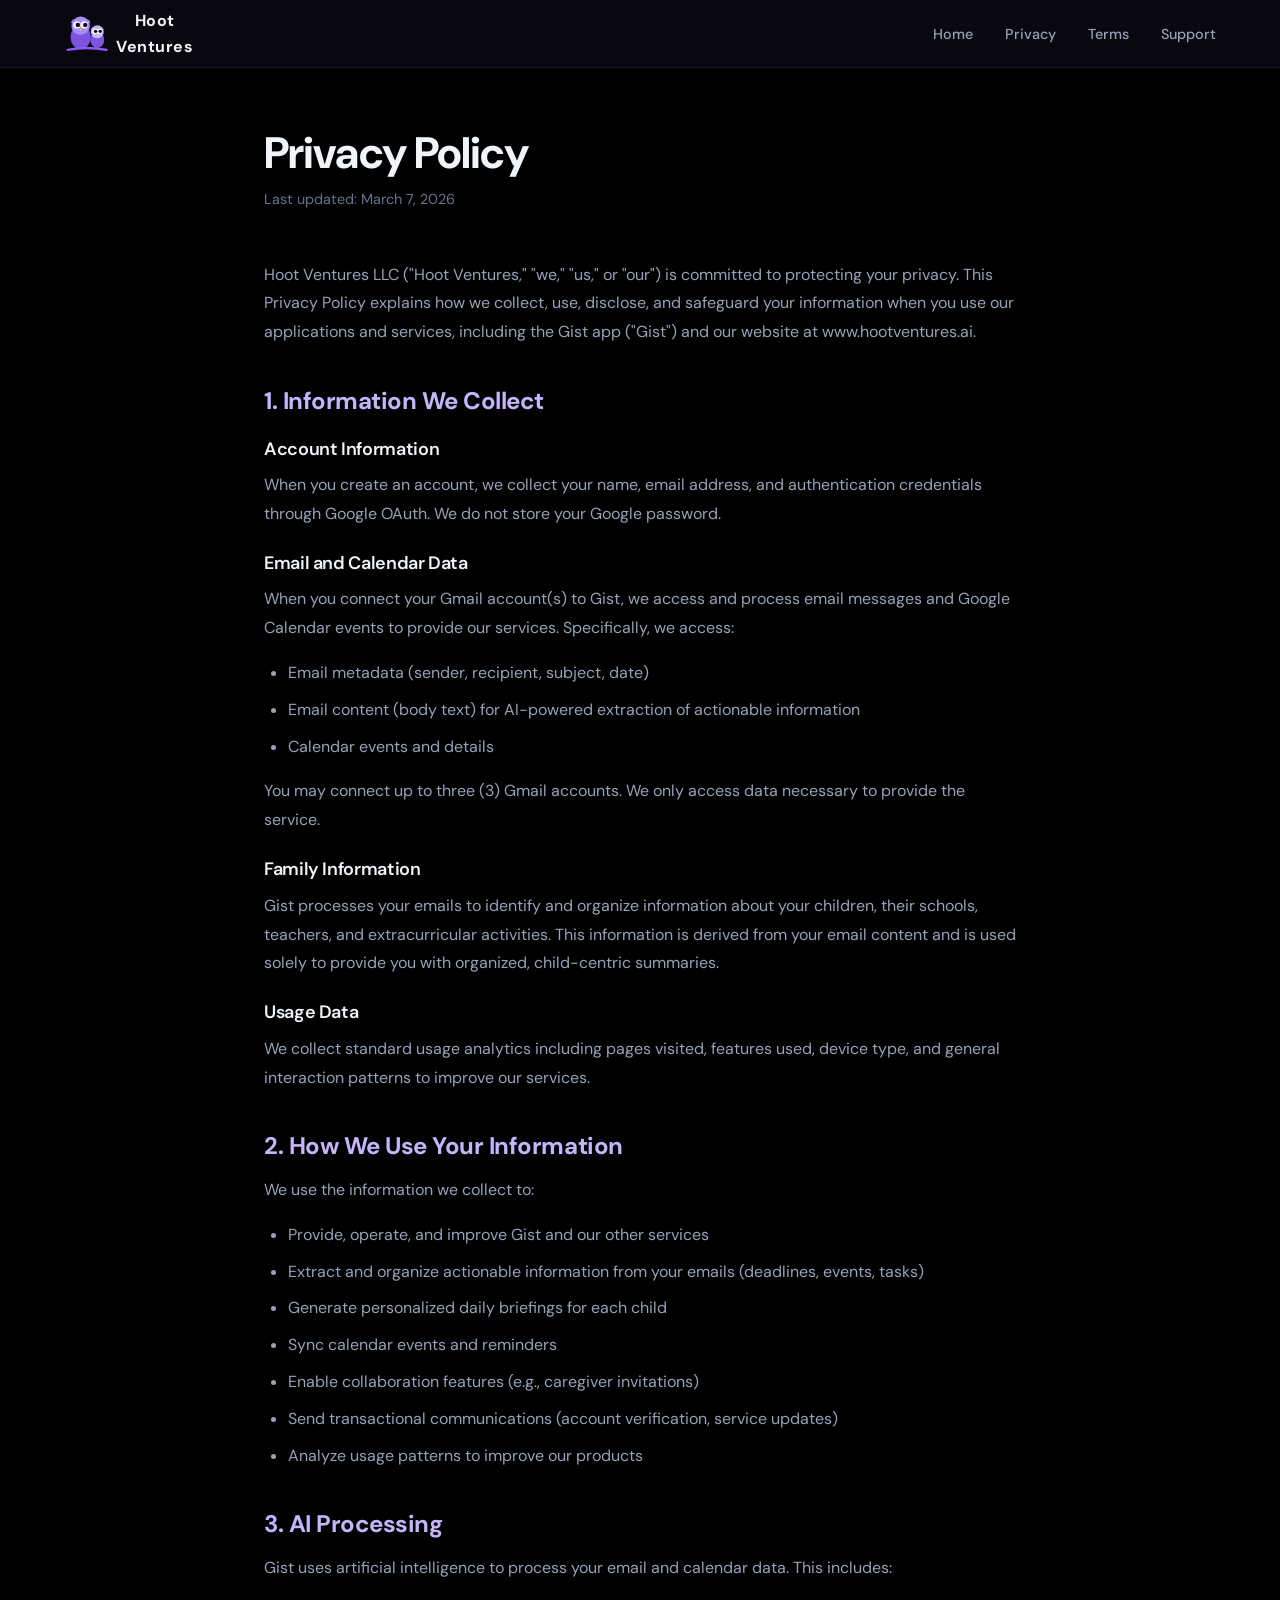
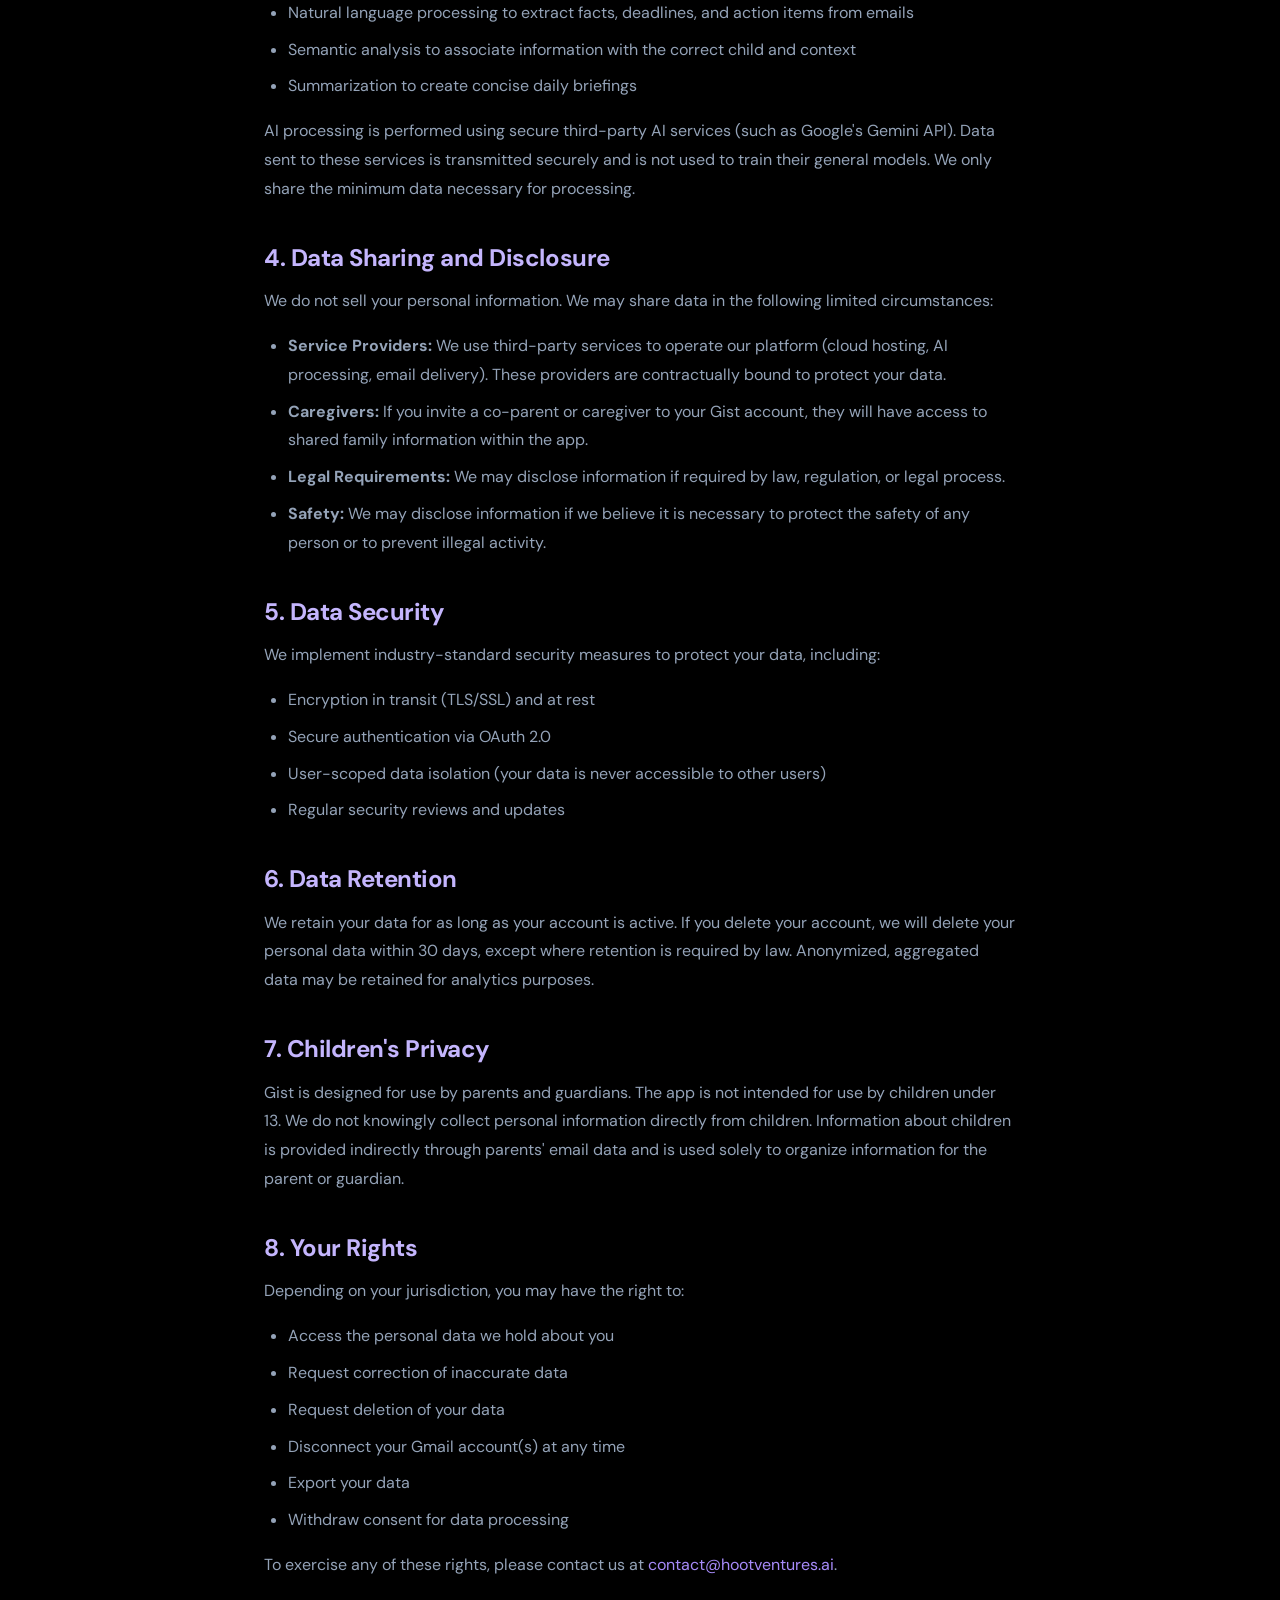
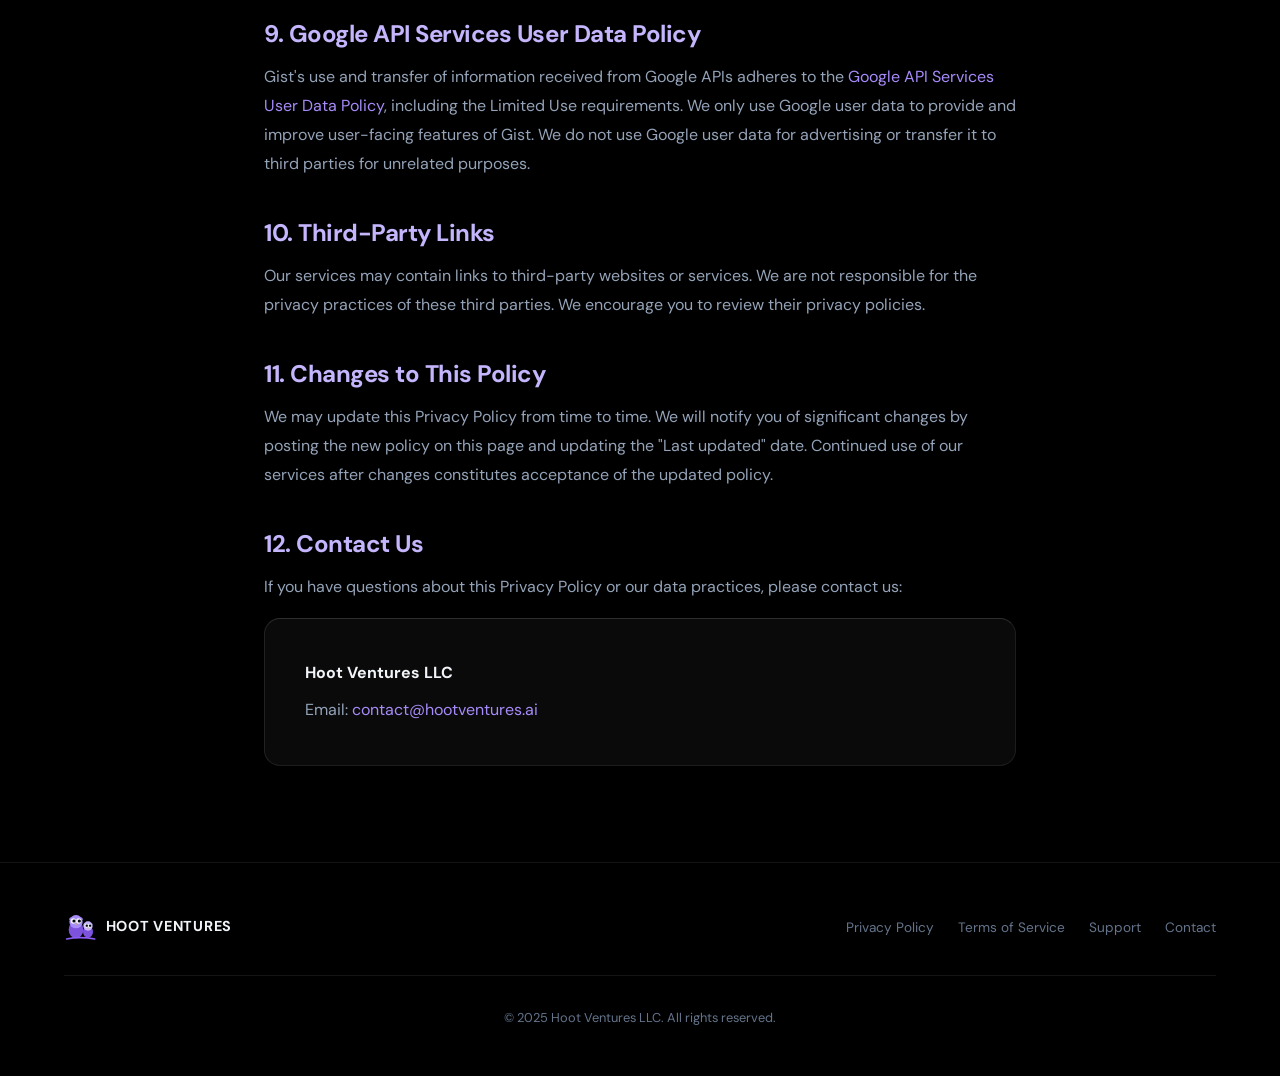
==== privacy.html @ 36d4ffcf "Unify site typography to DM Sans with proper type scale - Replace Inter (body) and Outfit (headings)" ====
<!DOCTYPE html>
<html lang="en">
<head>
  <script async src="https://www.googletagmanager.com/gtag/js?id=G-TLER1XJFMF"></script>
  <script>
    window.dataLayer = window.dataLayer || [];
    function gtag(){dataLayer.push(arguments);}
    gtag('js', new Date());
    gtag('config', 'G-TLER1XJFMF');
  </script>

  <meta charset="UTF-8">
  <meta name="viewport" content="width=device-width, initial-scale=1.0">
  <title>Privacy Policy | Hoot Ventures</title>
  <meta name="description" content="Privacy Policy for Hoot Ventures and its products including Gist.">
  <link rel="canonical" href="https://www.hootventures.ai/privacy.html">

  <link rel="preconnect" href="https://fonts.googleapis.com">
  <link rel="preconnect" href="https://fonts.gstatic.com" crossorigin>
  <link href="https://fonts.googleapis.com/css2?family=DM+Sans:ital,opsz,wght@0,9..40,400;0,9..40,500;0,9..40,600;0,9..40,700;0,9..40,800;1,9..40,400&display=swap" rel="stylesheet">
  <link rel="stylesheet" href="styles.css">

  <link rel="icon" type="image/svg+xml" href="data:image/svg+xml,%3Csvg xmlns='http://www.w3.org/2000/svg' viewBox='0 0 32 32'%3E%3Ccircle cx='16' cy='16' r='15' fill='%238b5cf6'/%3E%3Ccircle cx='11' cy='14' r='4' fill='white'/%3E%3Ccircle cx='21' cy='14' r='4' fill='white'/%3E%3Ccircle cx='12' cy='14' r='2.2' fill='%230a0a12'/%3E%3Ccircle cx='22' cy='14' r='2.2' fill='%230a0a12'/%3E%3Cpath d='M14 20 L16 23 L18 20' fill='%23fbbf24'/%3E%3Cpath d='M6 8 L9 14 L4 11Z' fill='%238b5cf6'/%3E%3Cpath d='M26 8 L23 14 L28 11Z' fill='%238b5cf6'/%3E%3C/svg%3E">
</head>
<body>

  <div class="mesh-bg" aria-hidden="true">
    <video autoplay loop muted playsinline class="bg-video">
      <source src="bg-video.mp4" type="video/mp4">
    </video>
  </div>

  <!-- Navigation -->
  <nav class="nav scrolled">
    <div class="nav-inner">
      <a href="/" class="nav-logo" aria-label="Hoot Ventures Home">
        <svg viewBox="0 0 48 48" fill="none" xmlns="http://www.w3.org/2000/svg">
          <ellipse cx="18" cy="28" rx="11" ry="13" fill="#8b5cf6" opacity="0.9"/>
          <circle cx="18" cy="16" r="10" fill="#a78bfa"/>
          <path d="M9.5 9 L12 16 L7.5 12.5Z" fill="#a78bfa"/>
          <path d="M26.5 9 L24 16 L28.5 12.5Z" fill="#a78bfa"/>
          <circle cx="14" cy="15" r="4" fill="#f1f5f9"/>
          <circle cx="22" cy="15" r="4" fill="#f1f5f9"/>
          <circle cx="15" cy="15" r="2.4" fill="#0a0a12"/>
          <circle cx="23" cy="15" r="2.4" fill="#0a0a12"/>
          <path d="M16.5 19 L18 21.5 L19.5 19Z" fill="#fbbf24"/>
          <ellipse cx="36" cy="31" rx="7.5" ry="9" fill="#8b5cf6" opacity="0.9"/>
          <circle cx="36" cy="22.5" r="7" fill="#c4b5fd"/>
          <path d="M30.5 18 L32.5 22.5 L29 20Z" fill="#c4b5fd"/>
          <path d="M41.5 18 L39.5 22.5 L43 20Z" fill="#c4b5fd"/>
          <circle cx="33.5" cy="22" r="3" fill="#f1f5f9"/>
          <circle cx="38.5" cy="22" r="3" fill="#f1f5f9"/>
          <circle cx="34.2" cy="22" r="1.8" fill="#0a0a12"/>
          <circle cx="39.2" cy="22" r="1.8" fill="#0a0a12"/>
          <path d="M35 25 L36 27 L37 25Z" fill="#fbbf24"/>
          <path d="M4 42 Q 24 38 46 42" stroke="#8b5cf6" stroke-width="2.5" fill="none" stroke-linecap="round"/>
        </svg>
        <span class="nav-logo-text">Hoot <span>Ventures</span></span>
      </a>
      <ul class="nav-links">
        <li><a href="/">Home</a></li>
        <li><a href="privacy.html">Privacy</a></li>
        <li><a href="terms.html">Terms</a></li>
        <li><a href="support.html">Support</a></li>
      </ul>
      <button class="nav-hamburger" id="hamburger" aria-label="Toggle menu">
        <span></span><span></span><span></span>
      </button>
    </div>
  </nav>

  <div class="mobile-menu" id="mobileMenu">
    <a href="/" onclick="closeMobileMenu()">Home</a>
    <a href="privacy.html" onclick="closeMobileMenu()">Privacy</a>
    <a href="terms.html" onclick="closeMobileMenu()">Terms</a>
    <a href="support.html" onclick="closeMobileMenu()">Support</a>
  </div>

  <!-- Content -->
  <div class="content-page">
    <div class="container" style="max-width: 800px;">
      <h1>Privacy Policy</h1>
      <p class="page-updated">Last updated: March 7, 2026</p>

      <p>Hoot Ventures LLC ("Hoot Ventures," "we," "us," or "our") is committed to protecting your privacy. This Privacy Policy explains how we collect, use, disclose, and safeguard your information when you use our applications and services, including the Gist app ("Gist") and our website at www.hootventures.ai.</p>

      <h2>1. Information We Collect</h2>

      <h3>Account Information</h3>
      <p>When you create an account, we collect your name, email address, and authentication credentials through Google OAuth. We do not store your Google password.</p>

      <h3>Email and Calendar Data</h3>
      <p>When you connect your Gmail account(s) to Gist, we access and process email messages and Google Calendar events to provide our services. Specifically, we access:</p>
      <ul>
        <li>Email metadata (sender, recipient, subject, date)</li>
        <li>Email content (body text) for AI-powered extraction of actionable information</li>
        <li>Calendar events and details</li>
      </ul>
      <p>You may connect up to three (3) Gmail accounts. We only access data necessary to provide the service.</p>

      <h3>Family Information</h3>
      <p>Gist processes your emails to identify and organize information about your children, their schools, teachers, and extracurricular activities. This information is derived from your email content and is used solely to provide you with organized, child-centric summaries.</p>

      <h3>Usage Data</h3>
      <p>We collect standard usage analytics including pages visited, features used, device type, and general interaction patterns to improve our services.</p>

      <h2>2. How We Use Your Information</h2>
      <p>We use the information we collect to:</p>
      <ul>
        <li>Provide, operate, and improve Gist and our other services</li>
        <li>Extract and organize actionable information from your emails (deadlines, events, tasks)</li>
        <li>Generate personalized daily briefings for each child</li>
        <li>Sync calendar events and reminders</li>
        <li>Enable collaboration features (e.g., caregiver invitations)</li>
        <li>Send transactional communications (account verification, service updates)</li>
        <li>Analyze usage patterns to improve our products</li>
      </ul>

      <h2>3. AI Processing</h2>
      <p>Gist uses artificial intelligence to process your email and calendar data. This includes:</p>
      <ul>
        <li>Natural language processing to extract facts, deadlines, and action items from emails</li>
        <li>Semantic analysis to associate information with the correct child and context</li>
        <li>Summarization to create concise daily briefings</li>
      </ul>
      <p>AI processing is performed using secure third-party AI services (such as Google's Gemini API). Data sent to these services is transmitted securely and is not used to train their general models. We only share the minimum data necessary for processing.</p>

      <h2>4. Data Sharing and Disclosure</h2>
      <p>We do not sell your personal information. We may share data in the following limited circumstances:</p>
      <ul>
        <li><strong>Service Providers:</strong> We use third-party services to operate our platform (cloud hosting, AI processing, email delivery). These providers are contractually bound to protect your data.</li>
        <li><strong>Caregivers:</strong> If you invite a co-parent or caregiver to your Gist account, they will have access to shared family information within the app.</li>
        <li><strong>Legal Requirements:</strong> We may disclose information if required by law, regulation, or legal process.</li>
        <li><strong>Safety:</strong> We may disclose information if we believe it is necessary to protect the safety of any person or to prevent illegal activity.</li>
      </ul>

      <h2>5. Data Security</h2>
      <p>We implement industry-standard security measures to protect your data, including:</p>
      <ul>
        <li>Encryption in transit (TLS/SSL) and at rest</li>
        <li>Secure authentication via OAuth 2.0</li>
        <li>User-scoped data isolation (your data is never accessible to other users)</li>
        <li>Regular security reviews and updates</li>
      </ul>

      <h2>6. Data Retention</h2>
      <p>We retain your data for as long as your account is active. If you delete your account, we will delete your personal data within 30 days, except where retention is required by law. Anonymized, aggregated data may be retained for analytics purposes.</p>

      <h2>7. Children's Privacy</h2>
      <p>Gist is designed for use by parents and guardians. The app is not intended for use by children under 13. We do not knowingly collect personal information directly from children. Information about children is provided indirectly through parents' email data and is used solely to organize information for the parent or guardian.</p>

      <h2>8. Your Rights</h2>
      <p>Depending on your jurisdiction, you may have the right to:</p>
      <ul>
        <li>Access the personal data we hold about you</li>
        <li>Request correction of inaccurate data</li>
        <li>Request deletion of your data</li>
        <li>Disconnect your Gmail account(s) at any time</li>
        <li>Export your data</li>
        <li>Withdraw consent for data processing</li>
      </ul>
      <p>To exercise any of these rights, please contact us at <a href="mailto:contact@hootventures.ai">contact@hootventures.ai</a>.</p>

      <h2>9. Google API Services User Data Policy</h2>
      <p>Gist's use and transfer of information received from Google APIs adheres to the <a href="https://developers.google.com/terms/api-services-user-data-policy" target="_blank" rel="noopener noreferrer">Google API Services User Data Policy</a>, including the Limited Use requirements. We only use Google user data to provide and improve user-facing features of Gist. We do not use Google user data for advertising or transfer it to third parties for unrelated purposes.</p>

      <h2>10. Third-Party Links</h2>
      <p>Our services may contain links to third-party websites or services. We are not responsible for the privacy practices of these third parties. We encourage you to review their privacy policies.</p>

      <h2>11. Changes to This Policy</h2>
      <p>We may update this Privacy Policy from time to time. We will notify you of significant changes by posting the new policy on this page and updating the "Last updated" date. Continued use of our services after changes constitutes acceptance of the updated policy.</p>

      <h2>12. Contact Us</h2>
      <p>If you have questions about this Privacy Policy or our data practices, please contact us:</p>
      <div class="glass-card" style="margin-top: 1rem;">
        <p style="margin-bottom: 0.5rem;"><strong style="color: var(--text-primary);">Hoot Ventures LLC</strong></p>
        <p style="margin-bottom: 0;">Email: <a href="mailto:contact@hootventures.ai">contact@hootventures.ai</a></p>
      </div>
    </div>
  </div>

  <!-- Footer -->
  <footer class="footer">
    <div class="container">
      <div class="footer-inner">
        <a href="/" class="footer-logo">
          <svg viewBox="0 0 48 48" fill="none" xmlns="http://www.w3.org/2000/svg">
            <ellipse cx="18" cy="28" rx="11" ry="13" fill="#8b5cf6" opacity="0.9"/>
            <circle cx="18" cy="16" r="10" fill="#a78bfa"/>
            <path d="M9.5 9 L12 16 L7.5 12.5Z" fill="#a78bfa"/>
            <path d="M26.5 9 L24 16 L28.5 12.5Z" fill="#a78bfa"/>
            <circle cx="14" cy="15" r="4" fill="#f1f5f9"/>
            <circle cx="22" cy="15" r="4" fill="#f1f5f9"/>
            <circle cx="15" cy="15" r="2.4" fill="#0a0a12"/>
            <circle cx="23" cy="15" r="2.4" fill="#0a0a12"/>
            <path d="M16.5 19 L18 21.5 L19.5 19Z" fill="#fbbf24"/>
            <ellipse cx="36" cy="31" rx="7.5" ry="9" fill="#8b5cf6" opacity="0.9"/>
            <circle cx="36" cy="22.5" r="7" fill="#c4b5fd"/>
            <path d="M30.5 18 L32.5 22.5 L29 20Z" fill="#c4b5fd"/>
            <path d="M41.5 18 L39.5 22.5 L43 20Z" fill="#c4b5fd"/>
            <circle cx="33.5" cy="22" r="3" fill="#f1f5f9"/>
            <circle cx="38.5" cy="22" r="3" fill="#f1f5f9"/>
            <circle cx="34.2" cy="22" r="1.8" fill="#0a0a12"/>
            <circle cx="39.2" cy="22" r="1.8" fill="#0a0a12"/>
            <path d="M35 25 L36 27 L37 25Z" fill="#fbbf24"/>
            <path d="M4 42 Q 24 38 46 42" stroke="#8b5cf6" stroke-width="2.5" fill="none" stroke-linecap="round"/>
          </svg>
          <span class="footer-logo-text">Hoot Ventures</span>
        </a>
        <ul class="footer-links">
          <li><a href="privacy.html">Privacy Policy</a></li>
          <li><a href="terms.html">Terms of Service</a></li>
          <li><a href="support.html">Support</a></li>
          <li><a href="mailto:contact@hootventures.ai">Contact</a></li>
        </ul>
      </div>
      <div class="footer-bottom">
        <p>&copy; 2025 Hoot Ventures LLC. All rights reserved.</p>
      </div>
    </div>
  </footer>

  <script>
    const hamburger = document.getElementById('hamburger');
    const mobileMenu = document.getElementById('mobileMenu');
    hamburger.addEventListener('click', () => {
      hamburger.classList.toggle('active');
      mobileMenu.classList.toggle('active');
      document.body.style.overflow = mobileMenu.classList.contains('active') ? 'hidden' : '';
    });
    function closeMobileMenu() {
      hamburger.classList.remove('active');
      mobileMenu.classList.remove('active');
      document.body.style.overflow = '';
    }
  </script>
</body>
</html>
---- styles.css ----
/* ===========================
   Hoot Ventures - Global Styles
   =========================== */

/* Variables */
:root {
  --bg-primary: #000000;
  --bg-secondary: #111120;
  --text-primary: #f1f5f9;
  --text-secondary: #94a3b8;
  --text-muted: #64748b;
  --accent: #a78bfa;
  --accent-dark: #8b5cf6;
  --accent-light: #c4b5fd;
  --accent-blue: #60a5fa;
  --accent-teal: #2dd4bf;
  --gold: #fbbf24;
  --glass-bg: rgba(255, 255, 255, 0.04);
  --glass-border: rgba(255, 255, 255, 0.08);
  --glass-hover: rgba(255, 255, 255, 0.07);
  --radius-sm: 8px;
  --radius-md: 12px;
  --radius-lg: 16px;
  --radius-xl: 24px;
}


/* Reset */
*, *::before, *::after {
  margin: 0;
  padding: 0;
  box-sizing: border-box;
}

html {
  scroll-behavior: smooth;
  -webkit-font-smoothing: antialiased;
  -moz-osx-font-smoothing: grayscale;
}

body {
  font-family: 'DM Sans', -apple-system, BlinkMacSystemFont, 'Segoe UI', sans-serif;
  font-size: 1rem;
  font-weight: 400;
  background: var(--bg-primary);
  color: var(--text-primary);
  line-height: 1.6;
  overflow-x: hidden;
}

h1, h2, h3, h4, h5, h6 {
  font-family: 'DM Sans', sans-serif;
  letter-spacing: -0.02em;
  line-height: 1.15;
}

h1 { font-size: clamp(2.5rem, 5vw, 3.5rem); font-weight: 700; }
h2 { font-size: clamp(2rem, 4vw, 2.75rem); font-weight: 700; }
h3 { font-size: 1.25rem; font-weight: 600; }
h4 { font-size: 1.125rem; font-weight: 600; }
h5 { font-size: 1rem; font-weight: 600; }
h6 { font-size: 0.875rem; font-weight: 600; text-transform: uppercase; letter-spacing: 0.05em; }

small, .text-sm { font-size: 0.875rem; }
.text-xs { font-size: 0.8rem; }

a {
  color: var(--accent);
  text-decoration: none;
  transition: color 0.2s;
}

a:hover {
  color: var(--accent-light);
}

img {
  max-width: 100%;
  display: block;
}

/* ===========================
   WebGL Ribbon Background
   =========================== */
.mesh-bg {
  position: fixed;
  top: 0;
  left: 0;
  width: 100%;
  height: 100%;
  z-index: 0;
  pointer-events: none;
}

.bg-video {
  display: block;
  width: 100%;
  height: 100%;
  object-fit: cover;
  transition: opacity 0.3s;
  opacity: 0.35;
}


/* ===========================
   Navigation
   =========================== */
.nav {
  position: fixed;
  top: 0;
  left: 0;
  right: 0;
  z-index: 100;
  padding: 1rem 0;
  transition: background 0.3s, backdrop-filter 0.3s;
}

.nav.scrolled {
  background: rgba(10, 10, 18, 0.8);
  backdrop-filter: blur(20px);
  -webkit-backdrop-filter: blur(20px);
  border-bottom: 1px solid var(--glass-border);
  padding: 0.5rem 0;
}

.nav.scrolled .nav-logo {
  flex-direction: row;
  gap: 0.5rem;
}

.nav.scrolled .nav-logo-img {
  height: 40px;
}

.nav.scrolled .nav-logo-text {
  font-size: 1rem;
}

.nav-inner {
  max-width: 1200px;
  margin: 0 auto;
  padding: 0 1.5rem;
  display: flex;
  align-items: center;
  justify-content: space-between;
}

.nav-logo {
  display: flex;
  flex-direction: column;
  align-items: center;
  gap: 0.25rem;
  text-decoration: none;
  color: var(--text-primary);
  transition: all 0.3s cubic-bezier(0.165, 0.84, 0.44, 1);
}

.nav-logo-img {
  height: 99px;
  width: auto;
  display: block;
  transition: height 0.3s cubic-bezier(0.165, 0.84, 0.44, 1);
}

.nav-logo-text {
  font-size: 1.25rem;
  font-weight: 700;
  letter-spacing: 0.03em;
  text-align: center;
  transition: all 0.3s cubic-bezier(0.165, 0.84, 0.44, 1);
}

.nav-links {
  display: flex;
  align-items: center;
  gap: 2rem;
  list-style: none;
}

.nav-links a {
  color: var(--text-secondary);
  font-size: 0.9rem;
  font-weight: 500;
  transition: color 0.2s;
}

.nav-links a:hover {
  color: var(--text-primary);
}


.nav-hamburger {
  display: none;
  flex-direction: column;
  gap: 5px;
  background: none;
  border: none;
  cursor: pointer;
  padding: 4px;
}

.nav-hamburger span {
  display: block;
  width: 24px;
  height: 2px;
  background: var(--text-primary);
  border-radius: 2px;
  transition: transform 0.3s, opacity 0.3s;
}

.nav-hamburger.active span:nth-child(1) {
  transform: rotate(45deg) translate(5px, 5px);
}

.nav-hamburger.active span:nth-child(2) {
  opacity: 0;
}

.nav-hamburger.active span:nth-child(3) {
  transform: rotate(-45deg) translate(5px, -5px);
}

/* Mobile menu */
.mobile-menu {
  display: none;
  position: fixed;
  top: 0;
  left: 0;
  right: 0;
  bottom: 0;
  background: rgba(10, 10, 18, 0.95);
  backdrop-filter: blur(20px);
  -webkit-backdrop-filter: blur(20px);
  z-index: 99;
  flex-direction: column;
  align-items: center;
  justify-content: center;
  gap: 2rem;
}

.mobile-menu.active {
  display: flex;
}

.mobile-menu a {
  color: var(--text-primary);
  font-size: 1.5rem;
  font-weight: 600;
}

/* ===========================
   Layout
   =========================== */
.container {
  max-width: 1200px;
  margin: 0 auto;
  padding: 0 1.5rem;
  position: relative;
  z-index: 1;
}

section {
  padding: 6rem 0;
}

.section-label {
  display: inline-block;
  font-size: 0.8rem;
  font-weight: 600;
  letter-spacing: 0.12em;
  text-transform: uppercase;
  color: var(--accent);
  margin-bottom: 1rem;
  padding: 0.35rem 1rem;
  border: 1px solid rgba(167, 139, 250, 0.3);
  border-radius: 100px;
}

.section-title {
  font-size: clamp(2rem, 4vw, 2.75rem);
  font-weight: 700;
  line-height: 1.1;
  letter-spacing: -0.02em;
  margin-bottom: 1.5rem;
}

.section-subtitle {
  font-size: 1.125rem;
  color: var(--text-secondary);
  max-width: 650px;
  line-height: 1.7;
}

/* ===========================
   Glass Cards
   =========================== */
.glass-card {
  background: var(--glass-bg);
  backdrop-filter: blur(20px);
  -webkit-backdrop-filter: blur(20px);
  border: 1px solid var(--glass-border);
  border-top-color: rgba(255, 255, 255, 0.15);
  border-left-color: rgba(255, 255, 255, 0.1);
  border-radius: var(--radius-lg);
  padding: 2.5rem;
  box-shadow: 0 4px 30px rgba(0, 0, 0, 0.1);
  transition: all 0.4s cubic-bezier(0.165, 0.84, 0.44, 1);
}

.glass-card:hover {
  background: var(--glass-hover);
  border-top-color: rgba(255, 255, 255, 0.25);
  border-left-color: rgba(255, 255, 255, 0.15);
  transform: translateY(-4px);
  box-shadow: 0 10px 40px rgba(0, 0, 0, 0.2);
}

/* ===========================
   Hero Section
   =========================== */
.hero {
  min-height: 100vh;
  display: flex;
  align-items: center;
  justify-content: center;
  text-align: center;
  padding: 10rem 1.5rem 6rem;
}

.hero-content {
  max-width: 900px;
  position: relative;
  z-index: 1;
}

.hero h1 {
  font-size: clamp(3rem, 7vw, 4.5rem);
  font-weight: 800;
  line-height: 1.05;
  letter-spacing: -0.03em;
  margin-bottom: 1.5rem;
  opacity: 0;
  animation: fadeUp 0.8s ease forwards;
}

.hero h1 .gradient-text {
  background: linear-gradient(135deg, var(--accent-light), var(--accent-blue), var(--accent-teal));
  -webkit-background-clip: text;
  background-clip: text;
  -webkit-text-fill-color: transparent;
}

.hero-subtitle {
  font-size: 1.2rem;
  color: var(--text-secondary);
  max-width: 580px;
  margin: 0 auto 2.5rem;
  line-height: 1.7;
  opacity: 0;
  animation: fadeUp 0.8s ease 0.4s forwards;
}

.hero-cta {
  display: flex;
  gap: 1.25rem;
  justify-content: center;
  flex-wrap: wrap;
  opacity: 0;
  animation: fadeUp 0.8s ease 0.4s forwards;
}

.btn {
  display: inline-flex;
  align-items: center;
  gap: 0.5rem;
  padding: 1rem 2.5rem;
  border-radius: 100px;
  font-weight: 600;
  font-size: 1rem;
  letter-spacing: 0.02em;
  cursor: pointer;
  transition: all 0.3s cubic-bezier(0.165, 0.84, 0.44, 1);
  border: none;
  text-decoration: none;
}

.btn-primary {
  background: linear-gradient(135deg, var(--accent-dark), #6b21a8);
  color: white;
  box-shadow: 0 4px 20px rgba(139, 92, 246, 0.4), inset 0 1px 1px rgba(255, 255, 255, 0.2);
}

.btn-primary:hover {
  color: white;
  transform: translateY(-3px);
  box-shadow: 0 8px 30px rgba(139, 92, 246, 0.6), inset 0 1px 1px rgba(255, 255, 255, 0.2);
}

.btn-secondary {
  background: var(--glass-bg);
  color: var(--text-primary);
  border: 1px solid var(--glass-border);
  border-top-color: rgba(255, 255, 255, 0.1);
  backdrop-filter: blur(16px);
  -webkit-backdrop-filter: blur(16px);
}

.btn-secondary:hover {
  color: var(--text-primary);
  background: rgba(255, 255, 255, 0.1);
  border-color: rgba(255, 255, 255, 0.2);
  transform: translateY(-3px);
  box-shadow: 0 8px 30px rgba(0, 0, 0, 0.2);
}

/* ===========================
   About Section
   =========================== */
.about-grid {
  display: grid;
  grid-template-columns: 1fr 1fr;
  gap: 4rem;
  align-items: center;
  margin-top: 3rem;
}

.about-text p {
  color: var(--text-secondary);
  font-size: 1.05rem;
  line-height: 1.8;
  margin-bottom: 1.5rem;
}

.pillars-grid {
  display: grid;
  gap: 1rem;
}

.pillar-card {
  padding: 1.5rem;
}

.pillar-icon {
  width: 40px;
  height: 40px;
  border-radius: var(--radius-sm);
  display: flex;
  align-items: center;
  justify-content: center;
  margin-bottom: 1rem;
  font-size: 1.3rem;
}

.pillar-icon.simplify { background: rgba(167, 139, 250, 0.15); }
.pillar-icon.innovate { background: rgba(96, 165, 250, 0.15); }
.pillar-icon.human { background: rgba(45, 212, 191, 0.15); }

.pillar-card h3 {
  font-size: 1.05rem;
  font-weight: 600;
  margin-bottom: 0.5rem;
}

.pillar-card p {
  font-size: 0.9rem;
  color: var(--text-secondary);
  line-height: 1.6;
}

/* ===========================
   Products Section
   =========================== */
.product-showcase {
  display: grid;
  grid-template-columns: 1fr 1fr;
  gap: 4rem;
  align-items: center;
  margin-top: 3rem;
}

.product-info {
  order: 1;
}

.product-visual {
  order: 2;
  display: flex;
  justify-content: center;
}

.product-badge {
  display: inline-block;
  font-size: 0.8rem;
  font-weight: 600;
  letter-spacing: 0.08em;
  text-transform: uppercase;
  color: var(--accent-teal);
  background: rgba(45, 212, 191, 0.1);
  border: 1px solid rgba(45, 212, 191, 0.2);
  padding: 0.3rem 0.85rem;
  border-radius: 100px;
  margin-bottom: 1rem;
}

.product-name {
  font-size: clamp(1.75rem, 3vw, 2.25rem);
  font-weight: 700;
  letter-spacing: -0.02em;
  margin-bottom: 0.25rem;
}

.product-tagline {
  font-size: 1.125rem;
  color: var(--accent);
  margin-bottom: 1.25rem;
}

.product-desc {
  color: var(--text-secondary);
  line-height: 1.7;
  margin-bottom: 1.5rem;
}

.product-features {
  list-style: none;
  margin-bottom: 2rem;
}

.product-features li {
  display: flex;
  align-items: flex-start;
  gap: 0.75rem;
  color: var(--text-secondary);
  font-size: 0.95rem;
  margin-bottom: 0.75rem;
  line-height: 1.5;
}

.product-features li::before {
  content: '';
  flex-shrink: 0;
  width: 20px;
  height: 20px;
  margin-top: 2px;
  border-radius: 50%;
  background: rgba(167, 139, 250, 0.15);
  border: 1.5px solid var(--accent);
  background-image: url("data:image/svg+xml,%3Csvg xmlns='http://www.w3.org/2000/svg' viewBox='0 0 20 20' fill='%23a78bfa'%3E%3Cpath d='M8.5 13.3 5.7 10.5l1-1L8.5 11.3l4.8-4.8 1 1z'/%3E%3C/svg%3E");
}

/* Phone Mockup */
.phone-mockup {
  width: 280px;
  background: #1a1a2e;
  border-radius: 36px;
  padding: 12px;
  box-shadow: 0 25px 80px rgba(139, 92, 246, 0.15), 0 0 0 1px rgba(255,255,255,0.08);
  position: relative;
}

.phone-mockup::before {
  content: '';
  position: absolute;
  top: 12px;
  left: 50%;
  transform: translateX(-50%);
  width: 80px;
  height: 24px;
  background: #0a0a12;
  border-radius: 0 0 16px 16px;
  z-index: 2;
}

.phone-screen {
  background: #F7F5F2;
  border-radius: 26px;
  padding: 2.5rem 1.25rem 1.5rem;
  min-height: 420px;
}

.mock-header {
  display: flex;
  justify-content: space-between;
  align-items: center;
  margin-bottom: 1.25rem;
}

.mock-app-name {
  font-weight: 700;
  font-size: 1.3rem;
  color: #1c1917;
}

.mock-date {
  font-size: 0.8rem;
  color: #78716c;
}

.mock-child-tab {
  background: #5B8DB8;
  color: white;
  font-size: 0.8rem;
  font-weight: 600;
  padding: 0.5rem 1rem;
  border-radius: 10px;
  margin-bottom: 1rem;
  display: inline-block;
}

.mock-card {
  background: white;
  border-radius: 10px;
  padding: 0.85rem 1rem;
  margin-bottom: 0.6rem;
  box-shadow: 0 1px 3px rgba(0,0,0,0.05);
}

.mock-card-badge {
  font-size: 0.65rem;
  font-weight: 600;
  text-transform: uppercase;
  letter-spacing: 0.05em;
  padding: 0.15rem 0.5rem;
  border-radius: 4px;
  display: inline-block;
  margin-bottom: 0.4rem;
}

.mock-badge-urgent {
  background: #FEF2F2;
  color: #DC2626;
}

.mock-badge-info {
  background: #EDF1F6;
  color: #5B8DB8;
}

.mock-badge-calendar {
  background: #FEF3C7;
  color: #92400E;
}

.mock-badge-task {
  background: #F0FDF4;
  color: #16A34A;
}

.mock-card-text {
  font-size: 0.78rem;
  color: #44403c;
  line-height: 1.4;
}

/* ===========================
   Expertise Section
   =========================== */
.expertise-grid {
  display: grid;
  grid-template-columns: repeat(2, 1fr);
  gap: 1.5rem;
  margin-top: 3rem;
}

.expertise-card {
  padding: 2rem;
}

.expertise-icon {
  width: 48px;
  height: 48px;
  border-radius: var(--radius-md);
  display: flex;
  align-items: center;
  justify-content: center;
  margin-bottom: 1.25rem;
  font-size: 1.4rem;
}

.expertise-icon.ai { background: linear-gradient(135deg, rgba(139, 92, 246, 0.2), rgba(96, 165, 250, 0.2)); }
.expertise-icon.data { background: linear-gradient(135deg, rgba(96, 165, 250, 0.2), rgba(45, 212, 191, 0.2)); }
.expertise-icon.apps { background: linear-gradient(135deg, rgba(45, 212, 191, 0.2), rgba(167, 139, 250, 0.2)); }
.expertise-icon.strategy { background: linear-gradient(135deg, rgba(251, 191, 36, 0.2), rgba(139, 92, 246, 0.2)); }

.expertise-card h3 {
  font-size: 1.15rem;
  font-weight: 600;
  margin-bottom: 0.75rem;
}

.expertise-card p {
  font-size: 0.95rem;
  color: var(--text-secondary);
  line-height: 1.6;
}

/* ===========================
   Contact / CTA Section
   =========================== */
.contact-section {
  text-align: center;
  padding: 6rem 0;
}

.contact-section .section-subtitle {
  margin: 0 auto 2rem;
}

.contact-email {
  font-size: 1.3rem;
  font-weight: 600;
  color: var(--accent);
  margin-top: 1.5rem;
  display: inline-block;
}

.contact-email:hover {
  color: var(--accent-light);
}

/* ===========================
   Footer
   =========================== */
.footer {
  border-top: 1px solid var(--glass-border);
  padding: 3rem 0;
  position: relative;
  z-index: 1;
}

.footer-inner {
  display: flex;
  justify-content: space-between;
  align-items: center;
  flex-wrap: wrap;
  gap: 1.5rem;
}

.footer-logo {
  display: flex;
  align-items: center;
  gap: 0.6rem;
  color: var(--text-primary);
  text-decoration: none;
}

.footer-logo svg {
  width: 32px;
  height: 32px;
}

.footer-logo-text {
  font-weight: 700;
  font-size: 0.9rem;
  letter-spacing: 0.05em;
  text-transform: uppercase;
}

.footer-links {
  display: flex;
  gap: 1.5rem;
  list-style: none;
  flex-wrap: wrap;
}

.footer-links a {
  color: var(--text-muted);
  font-size: 0.85rem;
  transition: color 0.2s;
}

.footer-links a:hover {
  color: var(--text-primary);
}

.footer-bottom {
  text-align: center;
  margin-top: 2rem;
  padding-top: 2rem;
  border-top: 1px solid var(--glass-border);
  color: var(--text-muted);
  font-size: 0.8rem;
}

/* ===========================
   Content Pages (Privacy, Terms, Support)
   =========================== */
.content-page {
  padding-top: 8rem;
  padding-bottom: 4rem;
  min-height: 100vh;
}

.content-page h1 {
  font-size: clamp(2rem, 4vw, 2.75rem);
  font-weight: 700;
  letter-spacing: -0.02em;
  margin-bottom: 0.5rem;
}

.content-page .page-updated {
  color: var(--text-muted);
  font-size: 0.9rem;
  margin-bottom: 3rem;
}

.content-page h2 {
  font-size: 1.5rem;
  font-weight: 700;
  margin-top: 2.5rem;
  margin-bottom: 1rem;
  color: var(--accent-light);
}

.content-page h3 {
  font-size: 1.125rem;
  font-weight: 600;
  margin-top: 1.5rem;
  margin-bottom: 0.75rem;
}

.content-page p {
  color: var(--text-secondary);
  line-height: 1.8;
  margin-bottom: 1rem;
}

.content-page ul, .content-page ol {
  color: var(--text-secondary);
  line-height: 1.8;
  margin-bottom: 1rem;
  padding-left: 1.5rem;
}

.content-page li {
  margin-bottom: 0.5rem;
}

.content-page a {
  color: var(--accent);
}

.content-page .glass-card {
  margin: 2rem 0;
}

/* Support-specific */
.faq-item {
  margin-bottom: 1.5rem;
}

.faq-item h3 {
  color: var(--text-primary);
  margin-bottom: 0.5rem;
}

/* ===========================
   Animations
   =========================== */
@keyframes fadeUp {
  from {
    opacity: 0;
    transform: translateY(24px);
  }
  to {
    opacity: 1;
    transform: translateY(0);
  }
}

.fade-in {
  opacity: 0;
  transform: translateY(24px);
  transition: opacity 0.6s ease, transform 0.6s ease;
}

.fade-in.visible {
  opacity: 1;
  transform: translateY(0);
}

/* ===========================
   Responsive
   =========================== */
@media (max-width: 768px) {
  .nav-links {
    display: none;
  }

  .nav-hamburger {
    display: flex;
  }

  .hero {
    padding: 7rem 1.5rem 3rem;
  }

  .hero-subtitle {
    font-size: 1rem;
  }

  .hero-logo {
    width: 120px;
    height: 120px;
  }

  section {
    padding: 4rem 0;
  }

  .about-grid {
    grid-template-columns: 1fr;
    gap: 2rem;
  }

  .product-showcase {
    grid-template-columns: 1fr;
    gap: 2.5rem;
  }

  .product-visual {
    order: 1;
  }

  .product-info {
    order: 2;
  }

  .expertise-grid {
    grid-template-columns: 1fr;
  }

  .footer-inner {
    flex-direction: column;
    text-align: center;
  }

  .footer-links {
    justify-content: center;
  }

  .phone-mockup {
    width: 260px;
  }
}

@media (max-width: 480px) {
  .hero-cta {
    flex-direction: column;
    align-items: center;
  }

  .btn {
    width: 100%;
    justify-content: center;
    max-width: 280px;
  }
}
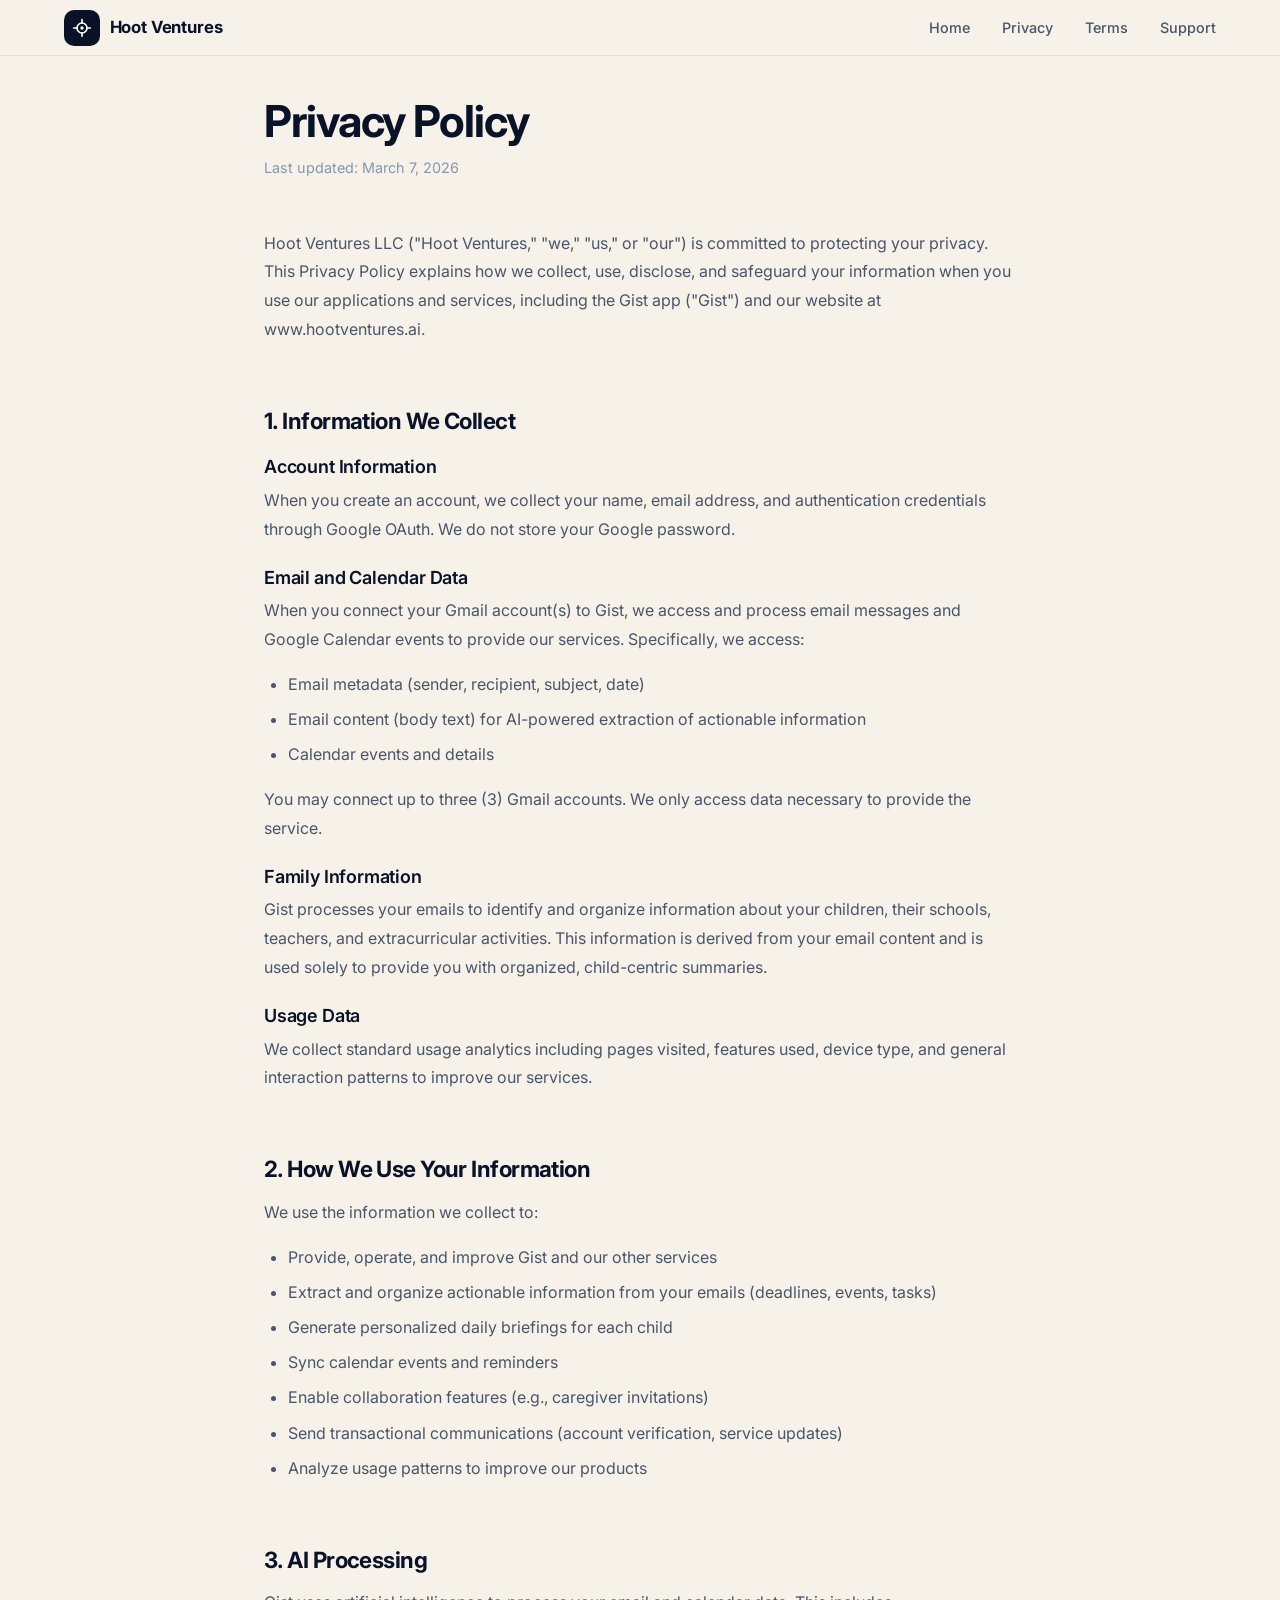
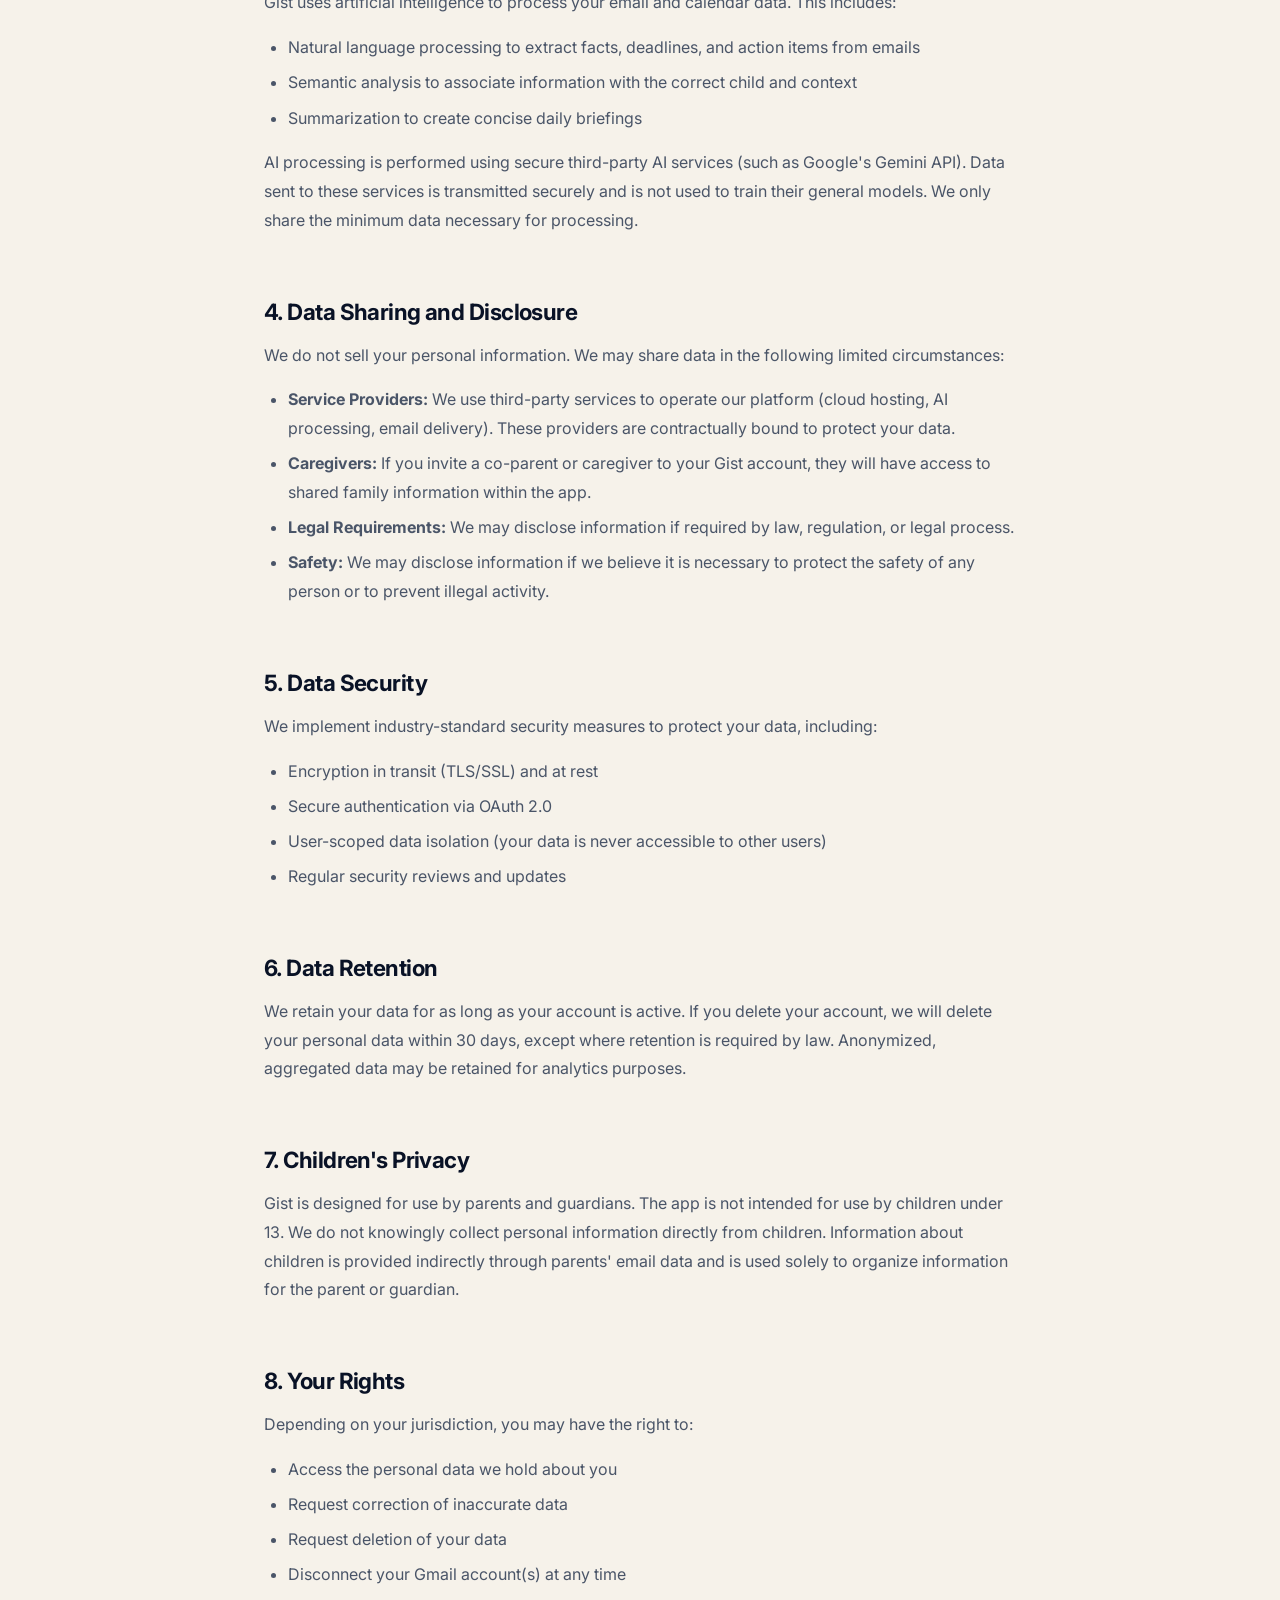
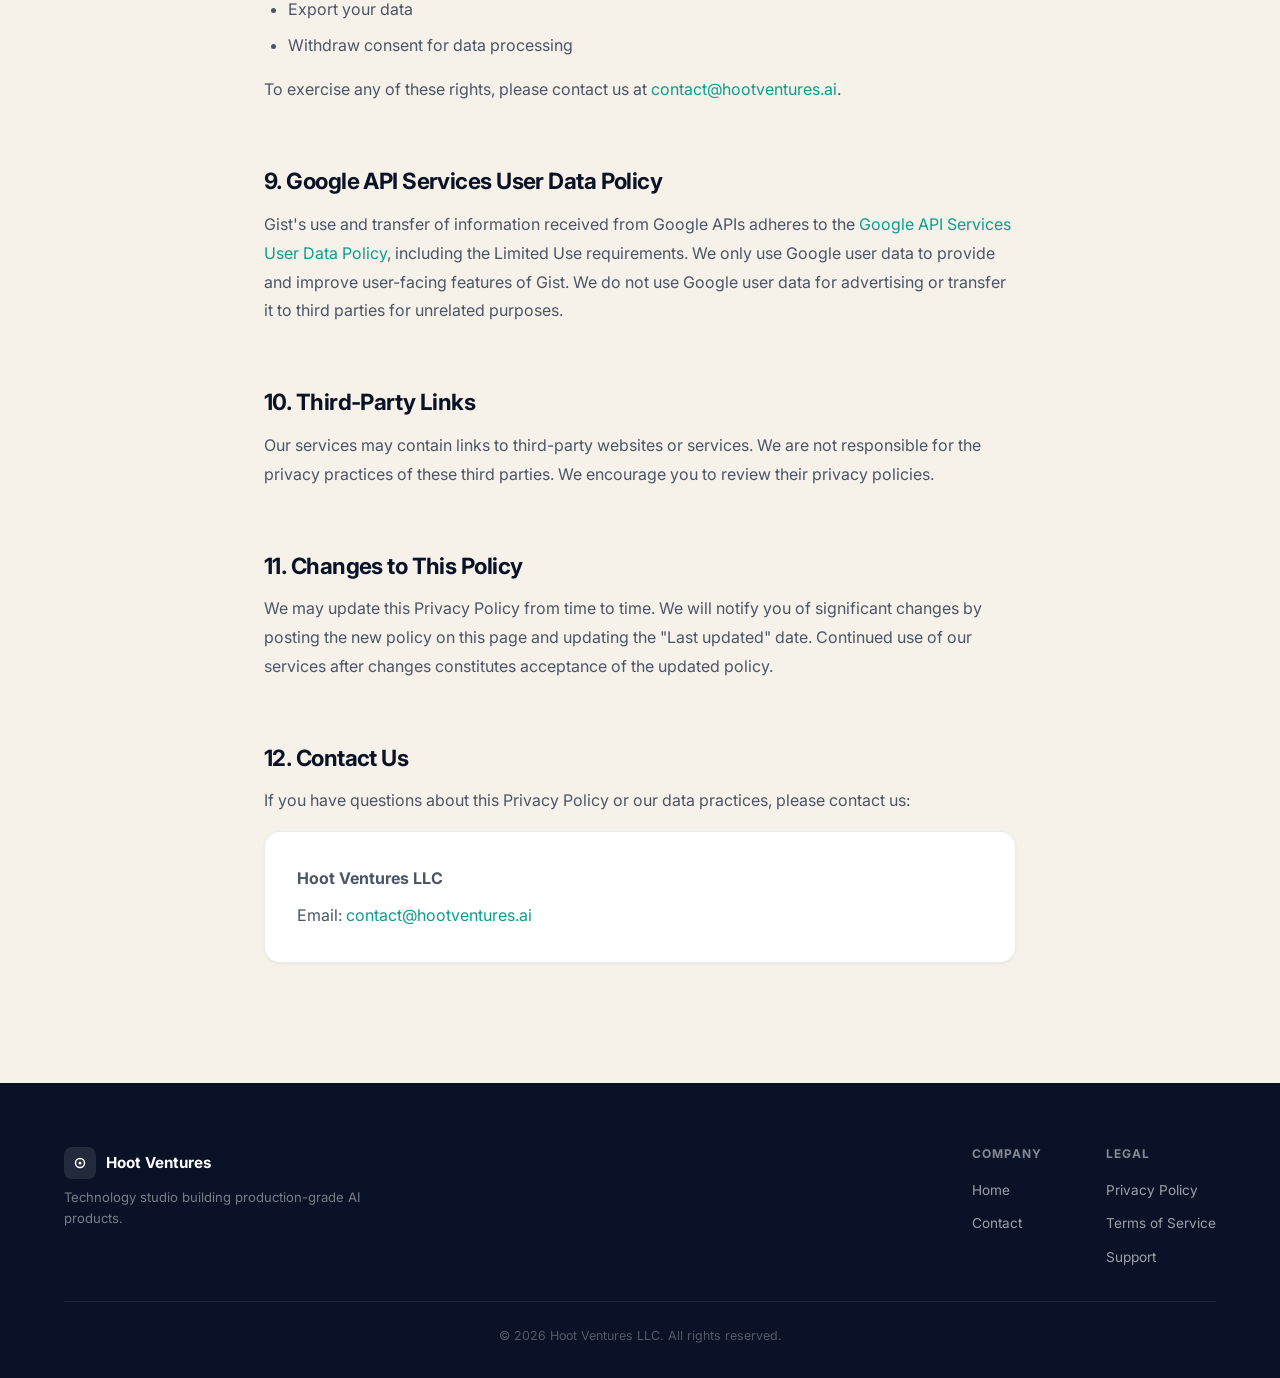
==== commit e4683693: "p90 redesign: production AI studio aesthetic with blueprint centerpiece Complete site rebuild from d" ====
--- a/privacy.html
+++ b/privacy.html
@@ -11,51 +11,35 @@
 
   <meta charset="UTF-8">
   <meta name="viewport" content="width=device-width, initial-scale=1.0">
+  <meta name="theme-color" content="#091226">
   <title>Privacy Policy | Hoot Ventures</title>
   <meta name="description" content="Privacy Policy for Hoot Ventures and its products including Gist.">
   <link rel="canonical" href="https://www.hootventures.ai/privacy.html">
 
   <link rel="preconnect" href="https://fonts.googleapis.com">
   <link rel="preconnect" href="https://fonts.gstatic.com" crossorigin>
-  <link href="https://fonts.googleapis.com/css2?family=DM+Sans:ital,opsz,wght@0,9..40,400;0,9..40,500;0,9..40,600;0,9..40,700;0,9..40,800;1,9..40,400&display=swap" rel="stylesheet">
+  <link href="https://fonts.googleapis.com/css2?family=Inter:ital,opsz,wght@0,14..32,400;0,14..32,500;0,14..32,600;0,14..32,700;0,14..32,800;1,14..32,400&display=swap" rel="stylesheet">
   <link rel="stylesheet" href="styles.css">
 
-  <link rel="icon" type="image/svg+xml" href="data:image/svg+xml,%3Csvg xmlns='http://www.w3.org/2000/svg' viewBox='0 0 32 32'%3E%3Ccircle cx='16' cy='16' r='15' fill='%238b5cf6'/%3E%3Ccircle cx='11' cy='14' r='4' fill='white'/%3E%3Ccircle cx='21' cy='14' r='4' fill='white'/%3E%3Ccircle cx='12' cy='14' r='2.2' fill='%230a0a12'/%3E%3Ccircle cx='22' cy='14' r='2.2' fill='%230a0a12'/%3E%3Cpath d='M14 20 L16 23 L18 20' fill='%23fbbf24'/%3E%3Cpath d='M6 8 L9 14 L4 11Z' fill='%238b5cf6'/%3E%3Cpath d='M26 8 L23 14 L28 11Z' fill='%238b5cf6'/%3E%3C/svg%3E">
+  <link rel="icon" type="image/svg+xml" href="data:image/svg+xml,%3Csvg xmlns='http://www.w3.org/2000/svg' viewBox='0 0 32 32'%3E%3Crect width='32' height='32' rx='8' fill='%23091226'/%3E%3Ccircle cx='16' cy='16' r='6' fill='none' stroke='%230DB7A3' stroke-width='2'/%3E%3Ccircle cx='16' cy='16' r='2' fill='%230DB7A3'/%3E%3C/svg%3E">
 </head>
 <body>
-
-  <div class="mesh-bg" aria-hidden="true">
-    <video autoplay loop muted playsinline class="bg-video">
-      <source src="bg-video.mp4" type="video/mp4">
-    </video>
-  </div>
 
   <!-- Navigation -->
   <nav class="nav scrolled">
     <div class="nav-inner">
       <a href="/" class="nav-logo" aria-label="Hoot Ventures Home">
-        <svg viewBox="0 0 48 48" fill="none" xmlns="http://www.w3.org/2000/svg">
-          <ellipse cx="18" cy="28" rx="11" ry="13" fill="#8b5cf6" opacity="0.9"/>
-          <circle cx="18" cy="16" r="10" fill="#a78bfa"/>
-          <path d="M9.5 9 L12 16 L7.5 12.5Z" fill="#a78bfa"/>
-          <path d="M26.5 9 L24 16 L28.5 12.5Z" fill="#a78bfa"/>
-          <circle cx="14" cy="15" r="4" fill="#f1f5f9"/>
-          <circle cx="22" cy="15" r="4" fill="#f1f5f9"/>
-          <circle cx="15" cy="15" r="2.4" fill="#0a0a12"/>
-          <circle cx="23" cy="15" r="2.4" fill="#0a0a12"/>
-          <path d="M16.5 19 L18 21.5 L19.5 19Z" fill="#fbbf24"/>
-          <ellipse cx="36" cy="31" rx="7.5" ry="9" fill="#8b5cf6" opacity="0.9"/>
-          <circle cx="36" cy="22.5" r="7" fill="#c4b5fd"/>
-          <path d="M30.5 18 L32.5 22.5 L29 20Z" fill="#c4b5fd"/>
-          <path d="M41.5 18 L39.5 22.5 L43 20Z" fill="#c4b5fd"/>
-          <circle cx="33.5" cy="22" r="3" fill="#f1f5f9"/>
-          <circle cx="38.5" cy="22" r="3" fill="#f1f5f9"/>
-          <circle cx="34.2" cy="22" r="1.8" fill="#0a0a12"/>
-          <circle cx="39.2" cy="22" r="1.8" fill="#0a0a12"/>
-          <path d="M35 25 L36 27 L37 25Z" fill="#fbbf24"/>
-          <path d="M4 42 Q 24 38 46 42" stroke="#8b5cf6" stroke-width="2.5" fill="none" stroke-linecap="round"/>
-        </svg>
-        <span class="nav-logo-text">Hoot <span>Ventures</span></span>
+        <div class="nav-logo-mark">
+          <svg viewBox="0 0 24 24" fill="none" stroke="white" stroke-width="2" stroke-linecap="round">
+            <circle cx="12" cy="12" r="6"/>
+            <circle cx="12" cy="12" r="2" fill="white" stroke="none"/>
+            <line x1="12" y1="2" x2="12" y2="6"/>
+            <line x1="12" y1="18" x2="12" y2="22"/>
+            <line x1="2" y1="12" x2="6" y2="12"/>
+            <line x1="18" y1="12" x2="22" y2="12"/>
+          </svg>
+        </div>
+        <span class="nav-logo-text">Hoot Ventures</span>
       </a>
       <ul class="nav-links">
         <li><a href="/">Home</a></li>
@@ -173,7 +157,7 @@
       <h2>12. Contact Us</h2>
       <p>If you have questions about this Privacy Policy or our data practices, please contact us:</p>
       <div class="glass-card" style="margin-top: 1rem;">
-        <p style="margin-bottom: 0.5rem;"><strong style="color: var(--text-primary);">Hoot Ventures LLC</strong></p>
+        <p style="margin-bottom: 0.5rem;"><strong>Hoot Ventures LLC</strong></p>
         <p style="margin-bottom: 0;">Email: <a href="mailto:contact@hootventures.ai">contact@hootventures.ai</a></p>
       </div>
     </div>
@@ -183,39 +167,38 @@
   <footer class="footer">
     <div class="container">
       <div class="footer-inner">
-        <a href="/" class="footer-logo">
-          <svg viewBox="0 0 48 48" fill="none" xmlns="http://www.w3.org/2000/svg">
-            <ellipse cx="18" cy="28" rx="11" ry="13" fill="#8b5cf6" opacity="0.9"/>
-            <circle cx="18" cy="16" r="10" fill="#a78bfa"/>
-            <path d="M9.5 9 L12 16 L7.5 12.5Z" fill="#a78bfa"/>
-            <path d="M26.5 9 L24 16 L28.5 12.5Z" fill="#a78bfa"/>
-            <circle cx="14" cy="15" r="4" fill="#f1f5f9"/>
-            <circle cx="22" cy="15" r="4" fill="#f1f5f9"/>
-            <circle cx="15" cy="15" r="2.4" fill="#0a0a12"/>
-            <circle cx="23" cy="15" r="2.4" fill="#0a0a12"/>
-            <path d="M16.5 19 L18 21.5 L19.5 19Z" fill="#fbbf24"/>
-            <ellipse cx="36" cy="31" rx="7.5" ry="9" fill="#8b5cf6" opacity="0.9"/>
-            <circle cx="36" cy="22.5" r="7" fill="#c4b5fd"/>
-            <path d="M30.5 18 L32.5 22.5 L29 20Z" fill="#c4b5fd"/>
-            <path d="M41.5 18 L39.5 22.5 L43 20Z" fill="#c4b5fd"/>
-            <circle cx="33.5" cy="22" r="3" fill="#f1f5f9"/>
-            <circle cx="38.5" cy="22" r="3" fill="#f1f5f9"/>
-            <circle cx="34.2" cy="22" r="1.8" fill="#0a0a12"/>
-            <circle cx="39.2" cy="22" r="1.8" fill="#0a0a12"/>
-            <path d="M35 25 L36 27 L37 25Z" fill="#fbbf24"/>
-            <path d="M4 42 Q 24 38 46 42" stroke="#8b5cf6" stroke-width="2.5" fill="none" stroke-linecap="round"/>
-          </svg>
-          <span class="footer-logo-text">Hoot Ventures</span>
-        </a>
-        <ul class="footer-links">
-          <li><a href="privacy.html">Privacy Policy</a></li>
-          <li><a href="terms.html">Terms of Service</a></li>
-          <li><a href="support.html">Support</a></li>
-          <li><a href="mailto:contact@hootventures.ai">Contact</a></li>
-        </ul>
+        <div class="footer-brand">
+          <a href="/" class="footer-logo">
+            <div class="footer-logo-mark">
+              <svg viewBox="0 0 24 24" fill="none" stroke="white" stroke-width="2" stroke-linecap="round">
+                <circle cx="12" cy="12" r="6"/>
+                <circle cx="12" cy="12" r="2" fill="white" stroke="none"/>
+              </svg>
+            </div>
+            <span class="footer-logo-text">Hoot Ventures</span>
+          </a>
+          <p>Technology studio building production-grade AI products.</p>
+        </div>
+        <div class="footer-links-section">
+          <div class="footer-links-col">
+            <h4>Company</h4>
+            <ul>
+              <li><a href="/">Home</a></li>
+              <li><a href="mailto:contact@hootventures.ai">Contact</a></li>
+            </ul>
+          </div>
+          <div class="footer-links-col">
+            <h4>Legal</h4>
+            <ul>
+              <li><a href="privacy.html">Privacy Policy</a></li>
+              <li><a href="terms.html">Terms of Service</a></li>
+              <li><a href="support.html">Support</a></li>
+            </ul>
+          </div>
+        </div>
       </div>
       <div class="footer-bottom">
-        <p>&copy; 2025 Hoot Ventures LLC. All rights reserved.</p>
+        <p>&copy; 2026 Hoot Ventures LLC. All rights reserved.</p>
       </div>
     </div>
   </footer>
--- a/styles.css
+++ b/styles.css
@@ -1,29 +1,44 @@
 /* ===========================
-   Hoot Ventures - Global Styles
+   Hoot Ventures — p90 Redesign
+   Production AI Studio Aesthetic
    =========================== */
 
 /* Variables */
 :root {
-  --bg-primary: #000000;
-  --bg-secondary: #111120;
-  --text-primary: #f1f5f9;
-  --text-secondary: #94a3b8;
-  --text-muted: #64748b;
-  --accent: #a78bfa;
-  --accent-dark: #8b5cf6;
-  --accent-light: #c4b5fd;
-  --accent-blue: #60a5fa;
-  --accent-teal: #2dd4bf;
-  --gold: #fbbf24;
-  --glass-bg: rgba(255, 255, 255, 0.04);
-  --glass-border: rgba(255, 255, 255, 0.08);
-  --glass-hover: rgba(255, 255, 255, 0.07);
+  --ink: #091226;
+  --ink-light: #1a2744;
+  --ink-muted: #3d4f6f;
+  --text-primary: #091226;
+  --text-secondary: #4a5568;
+  --text-muted: #8896ab;
+  --paper: #F6F2EA;
+  --paper-light: #FAF8F4;
+  --card-bg: #FFFFFF;
+  --card-border: rgba(9, 18, 38, 0.08);
+  --accent: #0DB7A3;
+  --accent-dark: #0a9e8d;
+  --accent-light: #e6f9f6;
+  --highlight: #FFB86B;
+  --highlight-light: #FFF4E5;
+  --white: #FFFFFF;
   --radius-sm: 8px;
   --radius-md: 12px;
   --radius-lg: 16px;
   --radius-xl: 24px;
-}
-
+  --radius-2xl: 32px;
+  --shadow-sm: 0 1px 3px rgba(9, 18, 38, 0.06);
+  --shadow-md: 0 4px 16px rgba(9, 18, 38, 0.08);
+  --shadow-lg: 0 8px 32px rgba(9, 18, 38, 0.1);
+  --shadow-xl: 0 16px 48px rgba(9, 18, 38, 0.12);
+  --space-xs: 0.5rem;
+  --space-sm: 1rem;
+  --space-md: 1.5rem;
+  --space-lg: 2rem;
+  --space-xl: 3rem;
+  --space-2xl: 4rem;
+  --space-3xl: 6rem;
+  --space-4xl: 8rem;
+}
 
 /* Reset */
 *, *::before, *::after {
@@ -39,39 +54,47 @@
 }
 
 body {
-  font-family: 'DM Sans', -apple-system, BlinkMacSystemFont, 'Segoe UI', sans-serif;
+  font-family: 'Inter', -apple-system, BlinkMacSystemFont, 'Segoe UI', sans-serif;
   font-size: 1rem;
   font-weight: 400;
-  background: var(--bg-primary);
+  background: var(--paper);
   color: var(--text-primary);
   line-height: 1.6;
   overflow-x: hidden;
 }
 
+/* Typography */
 h1, h2, h3, h4, h5, h6 {
-  font-family: 'DM Sans', sans-serif;
-  letter-spacing: -0.02em;
+  font-family: 'Inter', sans-serif;
+  letter-spacing: -0.025em;
   line-height: 1.15;
+  color: var(--ink);
 }
 
 h1 { font-size: clamp(2.5rem, 5vw, 3.5rem); font-weight: 700; }
-h2 { font-size: clamp(2rem, 4vw, 2.75rem); font-weight: 700; }
-h3 { font-size: 1.25rem; font-weight: 600; }
+h2 { font-size: clamp(1.75rem, 3.5vw, 2.5rem); font-weight: 700; }
+h3 { font-size: 1.25rem; font-weight: 600; letter-spacing: -0.01em; }
 h4 { font-size: 1.125rem; font-weight: 600; }
 h5 { font-size: 1rem; font-weight: 600; }
-h6 { font-size: 0.875rem; font-weight: 600; text-transform: uppercase; letter-spacing: 0.05em; }
+h6 { font-size: 0.8rem; font-weight: 600; text-transform: uppercase; letter-spacing: 0.08em; }
 
 small, .text-sm { font-size: 0.875rem; }
 .text-xs { font-size: 0.8rem; }
 
 a {
-  color: var(--accent);
+  color: var(--accent-dark);
   text-decoration: none;
   transition: color 0.2s;
 }
 
 a:hover {
-  color: var(--accent-light);
+  color: var(--ink);
+}
+
+a:focus-visible,
+button:focus-visible {
+  outline: 2px solid var(--accent);
+  outline-offset: 3px;
 }
 
 img {
@@ -80,27 +103,28 @@
 }
 
 /* ===========================
-   WebGL Ribbon Background
+   Layout
    =========================== */
-.mesh-bg {
-  position: fixed;
-  top: 0;
-  left: 0;
-  width: 100%;
-  height: 100%;
-  z-index: 0;
-  pointer-events: none;
-}
-
-.bg-video {
-  display: block;
-  width: 100%;
-  height: 100%;
-  object-fit: cover;
-  transition: opacity 0.3s;
-  opacity: 0.35;
-}
-
+.container {
+  max-width: 1200px;
+  margin: 0 auto;
+  padding: 0 1.5rem;
+}
+
+.container-narrow {
+  max-width: 800px;
+  margin: 0 auto;
+  padding: 0 1.5rem;
+}
+
+section {
+  padding: var(--space-4xl) 0;
+  position: relative;
+}
+
+section[id] {
+  scroll-margin-top: 80px;
+}
 
 /* ===========================
    Navigation
@@ -112,28 +136,15 @@
   right: 0;
   z-index: 100;
   padding: 1rem 0;
-  transition: background 0.3s, backdrop-filter 0.3s;
+  transition: all 0.4s cubic-bezier(0.25, 0.1, 0.25, 1);
 }
 
 .nav.scrolled {
-  background: rgba(10, 10, 18, 0.8);
+  background: rgba(246, 242, 234, 0.92);
   backdrop-filter: blur(20px);
   -webkit-backdrop-filter: blur(20px);
-  border-bottom: 1px solid var(--glass-border);
-  padding: 0.5rem 0;
-}
-
-.nav.scrolled .nav-logo {
-  flex-direction: row;
-  gap: 0.5rem;
-}
-
-.nav.scrolled .nav-logo-img {
-  height: 40px;
-}
-
-.nav.scrolled .nav-logo-text {
-  font-size: 1rem;
+  border-bottom: 1px solid var(--card-border);
+  padding: 0.6rem 0;
 }
 
 .nav-inner {
@@ -147,27 +158,36 @@
 
 .nav-logo {
   display: flex;
-  flex-direction: column;
-  align-items: center;
-  gap: 0.25rem;
+  align-items: center;
+  gap: 0.6rem;
   text-decoration: none;
-  color: var(--text-primary);
-  transition: all 0.3s cubic-bezier(0.165, 0.84, 0.44, 1);
-}
-
-.nav-logo-img {
-  height: 99px;
-  width: auto;
-  display: block;
-  transition: height 0.3s cubic-bezier(0.165, 0.84, 0.44, 1);
+  color: var(--ink);
+}
+
+.nav-logo-mark {
+  width: 36px;
+  height: 36px;
+  background: var(--ink);
+  border-radius: 10px;
+  display: flex;
+  align-items: center;
+  justify-content: center;
+  transition: transform 0.3s ease;
+}
+
+.nav-logo:hover .nav-logo-mark {
+  transform: rotate(-6deg);
+}
+
+.nav-logo-mark svg {
+  width: 20px;
+  height: 20px;
 }
 
 .nav-logo-text {
-  font-size: 1.25rem;
+  font-size: 1.05rem;
   font-weight: 700;
-  letter-spacing: 0.03em;
-  text-align: center;
-  transition: all 0.3s cubic-bezier(0.165, 0.84, 0.44, 1);
+  letter-spacing: -0.01em;
 }
 
 .nav-links {
@@ -184,10 +204,30 @@
   transition: color 0.2s;
 }
 
-.nav-links a:hover {
-  color: var(--text-primary);
-}
-
+.nav-links a:hover,
+.nav-links a.active {
+  color: var(--ink);
+}
+
+.nav-cta {
+  display: inline-flex;
+  align-items: center;
+  gap: 0.4rem;
+  padding: 0.55rem 1.25rem;
+  background: var(--ink);
+  color: var(--white) !important;
+  border-radius: 100px;
+  font-size: 0.85rem;
+  font-weight: 600;
+  transition: all 0.3s ease;
+}
+
+.nav-cta:hover {
+  background: var(--ink-light);
+  color: var(--white) !important;
+  transform: translateY(-1px);
+  box-shadow: var(--shadow-md);
+}
 
 .nav-hamburger {
   display: none;
@@ -203,7 +243,7 @@
   display: block;
   width: 24px;
   height: 2px;
-  background: var(--text-primary);
+  background: var(--ink);
   border-radius: 2px;
   transition: transform 0.3s, opacity 0.3s;
 }
@@ -211,24 +251,17 @@
 .nav-hamburger.active span:nth-child(1) {
   transform: rotate(45deg) translate(5px, 5px);
 }
-
-.nav-hamburger.active span:nth-child(2) {
-  opacity: 0;
-}
-
+.nav-hamburger.active span:nth-child(2) { opacity: 0; }
 .nav-hamburger.active span:nth-child(3) {
   transform: rotate(-45deg) translate(5px, -5px);
 }
 
 /* Mobile menu */
 .mobile-menu {
-  display: none;
+  display: flex;
   position: fixed;
-  top: 0;
-  left: 0;
-  right: 0;
-  bottom: 0;
-  background: rgba(10, 10, 18, 0.95);
+  top: 0; left: 0; right: 0; bottom: 0;
+  background: rgba(246, 242, 234, 0.98);
   backdrop-filter: blur(20px);
   -webkit-backdrop-filter: blur(20px);
   z-index: 99;
@@ -236,83 +269,130 @@
   align-items: center;
   justify-content: center;
   gap: 2rem;
+  opacity: 0;
+  visibility: hidden;
+  transition: opacity 0.3s ease, visibility 0.3s;
 }
 
 .mobile-menu.active {
-  display: flex;
+  opacity: 1;
+  visibility: visible;
 }
 
 .mobile-menu a {
-  color: var(--text-primary);
+  color: var(--ink);
   font-size: 1.5rem;
   font-weight: 600;
 }
 
 /* ===========================
-   Layout
+   Buttons
    =========================== */
-.container {
-  max-width: 1200px;
-  margin: 0 auto;
-  padding: 0 1.5rem;
-  position: relative;
-  z-index: 1;
-}
-
-section {
-  padding: 6rem 0;
-}
-
+.btn {
+  display: inline-flex;
+  align-items: center;
+  gap: 0.5rem;
+  padding: 0.85rem 2rem;
+  border-radius: 100px;
+  font-weight: 600;
+  font-size: 0.95rem;
+  cursor: pointer;
+  transition: all 0.3s cubic-bezier(0.25, 0.1, 0.25, 1);
+  border: none;
+  text-decoration: none;
+  letter-spacing: -0.01em;
+}
+
+.btn-primary {
+  background: var(--ink);
+  color: var(--white);
+  box-shadow: var(--shadow-md);
+}
+
+.btn-primary:hover {
+  color: var(--white);
+  background: var(--ink-light);
+  transform: translateY(-2px);
+  box-shadow: var(--shadow-lg);
+}
+
+.btn-secondary {
+  background: var(--white);
+  color: var(--ink);
+  border: 1px solid var(--card-border);
+  box-shadow: var(--shadow-sm);
+}
+
+.btn-secondary:hover {
+  color: var(--ink);
+  background: var(--paper-light);
+  transform: translateY(-2px);
+  box-shadow: var(--shadow-md);
+}
+
+.btn-accent {
+  background: var(--accent);
+  color: var(--white);
+  box-shadow: 0 4px 16px rgba(13, 183, 163, 0.3);
+}
+
+.btn-accent:hover {
+  color: var(--white);
+  background: var(--accent-dark);
+  transform: translateY(-2px);
+  box-shadow: 0 8px 24px rgba(13, 183, 163, 0.4);
+}
+
+.btn-ghost {
+  background: transparent;
+  color: var(--ink);
+  padding: 0.85rem 0;
+}
+
+.btn-ghost:hover {
+  color: var(--accent-dark);
+}
+
+.btn-ghost svg {
+  transition: transform 0.2s ease;
+}
+
+.btn-ghost:hover svg {
+  transform: translateX(3px);
+}
+
+/* ===========================
+   Section Labels
+   =========================== */
 .section-label {
-  display: inline-block;
-  font-size: 0.8rem;
-  font-weight: 600;
-  letter-spacing: 0.12em;
+  display: inline-flex;
+  align-items: center;
+  gap: 0.5rem;
+  font-size: 0.75rem;
+  font-weight: 700;
+  letter-spacing: 0.1em;
   text-transform: uppercase;
-  color: var(--accent);
-  margin-bottom: 1rem;
-  padding: 0.35rem 1rem;
-  border: 1px solid rgba(167, 139, 250, 0.3);
-  border-radius: 100px;
+  color: var(--accent-dark);
+  margin-bottom: var(--space-md);
+}
+
+.section-label::before {
+  content: '';
+  width: 24px;
+  height: 2px;
+  background: var(--accent);
+  border-radius: 1px;
 }
 
 .section-title {
-  font-size: clamp(2rem, 4vw, 2.75rem);
-  font-weight: 700;
-  line-height: 1.1;
-  letter-spacing: -0.02em;
-  margin-bottom: 1.5rem;
+  margin-bottom: var(--space-md);
 }
 
 .section-subtitle {
   font-size: 1.125rem;
   color: var(--text-secondary);
-  max-width: 650px;
+  max-width: 640px;
   line-height: 1.7;
-}
-
-/* ===========================
-   Glass Cards
-   =========================== */
-.glass-card {
-  background: var(--glass-bg);
-  backdrop-filter: blur(20px);
-  -webkit-backdrop-filter: blur(20px);
-  border: 1px solid var(--glass-border);
-  border-top-color: rgba(255, 255, 255, 0.15);
-  border-left-color: rgba(255, 255, 255, 0.1);
-  border-radius: var(--radius-lg);
-  padding: 2.5rem;
-  box-shadow: 0 4px 30px rgba(0, 0, 0, 0.1);
-  transition: all 0.4s cubic-bezier(0.165, 0.84, 0.44, 1);
-}
-
-.glass-card:hover {
-  background: var(--glass-hover);
-  border-top-color: rgba(255, 255, 255, 0.25);
-  border-left-color: rgba(255, 255, 255, 0.15);
-  transform: translateY(-4px);
-  box-shadow: 0 10px 40px rgba(0, 0, 0, 0.2);
 }
 
 /* ===========================
@@ -322,252 +402,1080 @@
   min-height: 100vh;
   display: flex;
   align-items: center;
-  justify-content: center;
-  text-align: center;
-  padding: 10rem 1.5rem 6rem;
-}
-
-.hero-content {
-  max-width: 900px;
+  padding: 8rem 0 var(--space-4xl);
+  background: var(--ink);
+  color: var(--white);
+  position: relative;
+  overflow: hidden;
+}
+
+.hero::before {
+  content: '';
+  position: absolute;
+  top: 0; left: 0; right: 0; bottom: 0;
+  background:
+    radial-gradient(ellipse at 20% 50%, rgba(13, 183, 163, 0.08) 0%, transparent 60%),
+    radial-gradient(ellipse at 80% 30%, rgba(255, 184, 107, 0.06) 0%, transparent 50%),
+    radial-gradient(ellipse at 50% 80%, rgba(13, 183, 163, 0.04) 0%, transparent 40%);
+  pointer-events: none;
+}
+
+.hero .container {
   position: relative;
   z-index: 1;
 }
 
-.hero h1 {
-  font-size: clamp(3rem, 7vw, 4.5rem);
+.hero-grid {
+  display: grid;
+  grid-template-columns: 1.1fr 0.9fr;
+  gap: var(--space-3xl);
+  align-items: center;
+}
+
+.hero-content h1 {
+  font-size: clamp(2.75rem, 5.5vw, 4rem);
   font-weight: 800;
   line-height: 1.05;
-  letter-spacing: -0.03em;
-  margin-bottom: 1.5rem;
+  letter-spacing: -0.035em;
+  color: var(--white);
+  margin-bottom: var(--space-md);
   opacity: 0;
   animation: fadeUp 0.8s ease forwards;
 }
 
-.hero h1 .gradient-text {
-  background: linear-gradient(135deg, var(--accent-light), var(--accent-blue), var(--accent-teal));
-  -webkit-background-clip: text;
-  background-clip: text;
-  -webkit-text-fill-color: transparent;
+.hero-content h1 .accent-word {
+  color: var(--accent);
 }
 
 .hero-subtitle {
-  font-size: 1.2rem;
-  color: var(--text-secondary);
-  max-width: 580px;
-  margin: 0 auto 2.5rem;
+  font-size: 1.15rem;
+  color: rgba(255, 255, 255, 0.65);
+  max-width: 520px;
   line-height: 1.7;
+  margin-bottom: var(--space-lg);
   opacity: 0;
-  animation: fadeUp 0.8s ease 0.4s forwards;
+  animation: fadeUp 0.8s ease 0.15s forwards;
 }
 
 .hero-cta {
   display: flex;
-  gap: 1.25rem;
+  gap: 1rem;
+  flex-wrap: wrap;
+  margin-bottom: var(--space-xl);
+  opacity: 0;
+  animation: fadeUp 0.8s ease 0.3s forwards;
+}
+
+.hero .btn-primary {
+  background: var(--accent);
+  box-shadow: 0 4px 20px rgba(13, 183, 163, 0.3);
+}
+
+.hero .btn-primary:hover {
+  background: var(--accent-dark);
+  box-shadow: 0 8px 30px rgba(13, 183, 163, 0.4);
+}
+
+.hero .btn-secondary {
+  background: rgba(255, 255, 255, 0.08);
+  color: var(--white);
+  border: 1px solid rgba(255, 255, 255, 0.15);
+}
+
+.hero .btn-secondary:hover {
+  color: var(--white);
+  background: rgba(255, 255, 255, 0.14);
+  border-color: rgba(255, 255, 255, 0.25);
+}
+
+.hero-microcopy {
+  font-size: 0.8rem;
+  color: rgba(255, 255, 255, 0.4);
+  letter-spacing: 0.02em;
+  opacity: 0;
+  animation: fadeUp 0.8s ease 0.45s forwards;
+}
+
+/* Trust strip */
+.trust-strip {
+  opacity: 0;
+  animation: fadeUp 0.8s ease 0.5s forwards;
+}
+
+.trust-strip-label {
+  font-size: 0.7rem;
+  font-weight: 600;
+  text-transform: uppercase;
+  letter-spacing: 0.1em;
+  color: rgba(255, 255, 255, 0.35);
+  margin-bottom: 0.75rem;
+}
+
+.trust-strip-logos {
+  display: flex;
+  gap: 2rem;
+  flex-wrap: wrap;
+  align-items: center;
+}
+
+.trust-strip-logos span {
+  font-size: 0.8rem;
+  font-weight: 500;
+  color: rgba(255, 255, 255, 0.45);
+  letter-spacing: 0.02em;
+}
+
+/* Hero right side - abstract system visual */
+.hero-visual {
+  position: relative;
+  opacity: 0;
+  animation: fadeUp 0.8s ease 0.3s forwards;
+}
+
+.hero-diagram {
+  position: relative;
+  width: 100%;
+  aspect-ratio: 1;
+  max-width: 480px;
+  margin: 0 auto;
+}
+
+/* Animated node system in hero */
+.hero-node {
+  position: absolute;
+  border-radius: 14px;
+  display: flex;
+  align-items: center;
+  gap: 0.5rem;
+  padding: 0.6rem 1rem;
+  font-size: 0.78rem;
+  font-weight: 500;
+  animation: nodeFloat 6s ease-in-out infinite;
+  white-space: nowrap;
+}
+
+.hero-node-icon {
+  width: 28px;
+  height: 28px;
+  border-radius: 8px;
+  display: flex;
+  align-items: center;
   justify-content: center;
+  flex-shrink: 0;
+}
+
+.hero-node-icon svg {
+  width: 16px;
+  height: 16px;
+}
+
+.hero-node.input {
+  background: rgba(255, 255, 255, 0.06);
+  border: 1px solid rgba(255, 255, 255, 0.1);
+  color: rgba(255, 255, 255, 0.7);
+}
+
+.hero-node.input .hero-node-icon {
+  background: rgba(255, 255, 255, 0.08);
+}
+
+.hero-node.agent {
+  background: rgba(13, 183, 163, 0.1);
+  border: 1px solid rgba(13, 183, 163, 0.2);
+  color: var(--accent);
+}
+
+.hero-node.agent .hero-node-icon {
+  background: rgba(13, 183, 163, 0.15);
+}
+
+.hero-node.output {
+  background: rgba(255, 184, 107, 0.1);
+  border: 1px solid rgba(255, 184, 107, 0.2);
+  color: var(--highlight);
+}
+
+.hero-node.output .hero-node-icon {
+  background: rgba(255, 184, 107, 0.15);
+}
+
+/* Node positions */
+.hero-node:nth-child(1) { top: 5%; left: 0%; animation-delay: 0s; }
+.hero-node:nth-child(2) { top: 18%; left: 55%; animation-delay: 0.8s; }
+.hero-node:nth-child(3) { top: 32%; left: 8%; animation-delay: 1.6s; }
+.hero-node:nth-child(4) { top: 45%; left: 40%; animation-delay: 0.4s; }
+.hero-node:nth-child(5) { top: 58%; left: 5%; animation-delay: 1.2s; }
+.hero-node:nth-child(6) { top: 70%; left: 50%; animation-delay: 2s; }
+.hero-node:nth-child(7) { top: 82%; left: 15%; animation-delay: 0.6s; }
+
+@keyframes nodeFloat {
+  0%, 100% { transform: translateY(0); }
+  50% { transform: translateY(-8px); }
+}
+
+/* Connecting lines (SVG) */
+.hero-lines {
+  position: absolute;
+  top: 0; left: 0;
+  width: 100%;
+  height: 100%;
+  pointer-events: none;
+}
+
+.hero-lines line {
+  stroke: rgba(13, 183, 163, 0.15);
+  stroke-width: 1;
+  stroke-dasharray: 6 4;
+}
+
+/* ===========================
+   Proof Cards Section
+   =========================== */
+.proof-section {
+  padding: var(--space-3xl) 0;
+  background: var(--paper);
+}
+
+.proof-grid {
+  display: grid;
+  grid-template-columns: repeat(3, 1fr);
+  gap: var(--space-md);
+}
+
+.proof-card {
+  background: var(--card-bg);
+  border: 1px solid var(--card-border);
+  border-radius: var(--radius-lg);
+  padding: var(--space-lg);
+  transition: all 0.3s ease;
+  position: relative;
+  overflow: hidden;
+}
+
+.proof-card:hover {
+  transform: translateY(-4px);
+  box-shadow: var(--shadow-lg);
+}
+
+.proof-card-label {
+  font-size: 0.7rem;
+  font-weight: 700;
+  text-transform: uppercase;
+  letter-spacing: 0.08em;
+  color: var(--accent-dark);
+  margin-bottom: var(--space-sm);
+}
+
+.proof-card h3 {
+  font-size: 1.15rem;
+  margin-bottom: var(--space-xs);
+  line-height: 1.3;
+}
+
+.proof-card p {
+  font-size: 0.9rem;
+  color: var(--text-secondary);
+  line-height: 1.6;
+}
+
+.proof-card-accent {
+  position: absolute;
+  top: 0; left: 0; right: 0;
+  height: 3px;
+}
+
+.proof-card:nth-child(1) .proof-card-accent { background: var(--accent); }
+.proof-card:nth-child(2) .proof-card-accent { background: var(--highlight); }
+.proof-card:nth-child(3) .proof-card-accent { background: var(--ink); }
+
+/* Metric callouts inside proof cards */
+.proof-metrics {
+  display: flex;
   flex-wrap: wrap;
-  opacity: 0;
-  animation: fadeUp 0.8s ease 0.4s forwards;
-}
-
-.btn {
-  display: inline-flex;
-  align-items: center;
-  gap: 0.5rem;
-  padding: 1rem 2.5rem;
+  gap: var(--space-sm);
+  margin-top: var(--space-sm);
+}
+
+.proof-metric {
+  font-size: 0.8rem;
+  font-weight: 600;
+  color: var(--ink);
+  background: var(--paper);
+  padding: 0.25rem 0.7rem;
   border-radius: 100px;
-  font-weight: 600;
-  font-size: 1rem;
-  letter-spacing: 0.02em;
-  cursor: pointer;
-  transition: all 0.3s cubic-bezier(0.165, 0.84, 0.44, 1);
-  border: none;
-  text-decoration: none;
-}
-
-.btn-primary {
-  background: linear-gradient(135deg, var(--accent-dark), #6b21a8);
-  color: white;
-  box-shadow: 0 4px 20px rgba(139, 92, 246, 0.4), inset 0 1px 1px rgba(255, 255, 255, 0.2);
-}
-
-.btn-primary:hover {
-  color: white;
-  transform: translateY(-3px);
-  box-shadow: 0 8px 30px rgba(139, 92, 246, 0.6), inset 0 1px 1px rgba(255, 255, 255, 0.2);
-}
-
-.btn-secondary {
-  background: var(--glass-bg);
-  color: var(--text-primary);
-  border: 1px solid var(--glass-border);
-  border-top-color: rgba(255, 255, 255, 0.1);
-  backdrop-filter: blur(16px);
-  -webkit-backdrop-filter: blur(16px);
-}
-
-.btn-secondary:hover {
-  color: var(--text-primary);
-  background: rgba(255, 255, 255, 0.1);
-  border-color: rgba(255, 255, 255, 0.2);
-  transform: translateY(-3px);
-  box-shadow: 0 8px 30px rgba(0, 0, 0, 0.2);
 }
 
 /* ===========================
-   About Section
+   Problem Section
    =========================== */
-.about-grid {
+.problem-section {
+  background: var(--white);
+  border-top: 1px solid var(--card-border);
+  border-bottom: 1px solid var(--card-border);
+}
+
+.problem-grid {
   display: grid;
   grid-template-columns: 1fr 1fr;
-  gap: 4rem;
-  align-items: center;
-  margin-top: 3rem;
-}
-
-.about-text p {
-  color: var(--text-secondary);
+  gap: var(--space-3xl);
+  align-items: center;
+}
+
+.problem-text h2 {
+  margin-bottom: var(--space-md);
+}
+
+.problem-text p {
+  color: var(--text-secondary);
+  line-height: 1.8;
+  margin-bottom: var(--space-sm);
+}
+
+.problem-text p:last-of-type {
+  color: var(--ink);
+  font-weight: 600;
+  margin-top: var(--space-md);
+}
+
+.problem-visual {
+  display: flex;
+  flex-direction: column;
+  gap: var(--space-lg);
+}
+
+.problem-compare {
+  border-radius: var(--radius-lg);
+  padding: var(--space-lg);
+}
+
+.problem-compare-label {
+  font-size: 0.7rem;
+  font-weight: 700;
+  text-transform: uppercase;
+  letter-spacing: 0.08em;
+  margin-bottom: var(--space-sm);
+}
+
+.problem-compare-flow {
+  display: flex;
+  align-items: center;
+  gap: 0.5rem;
+  flex-wrap: wrap;
+}
+
+.problem-compare-flow span {
+  font-size: 0.82rem;
+  font-weight: 500;
+  padding: 0.4rem 0.85rem;
+  border-radius: var(--radius-sm);
+}
+
+.problem-compare-flow .arrow {
+  color: var(--text-muted);
+  font-size: 0.9rem;
+  padding: 0;
+  background: none;
+}
+
+.compare-demo {
+  background: var(--paper-light);
+  border: 1px dashed rgba(9, 18, 38, 0.15);
+}
+
+.compare-demo .problem-compare-label {
+  color: var(--text-muted);
+}
+
+.compare-demo .problem-compare-flow span:not(.arrow) {
+  background: var(--white);
+  color: var(--text-secondary);
+  border: 1px solid var(--card-border);
+}
+
+.compare-production {
+  background: var(--ink);
+}
+
+.compare-production .problem-compare-label {
+  color: var(--accent);
+}
+
+.compare-production .problem-compare-flow span:not(.arrow) {
+  background: rgba(255, 255, 255, 0.08);
+  color: rgba(255, 255, 255, 0.85);
+  border: 1px solid rgba(255, 255, 255, 0.12);
+}
+
+.compare-production .problem-compare-flow .arrow {
+  color: rgba(255, 255, 255, 0.35);
+}
+
+/* ===========================
+   Approach Section
+   =========================== */
+.approach-section {
+  background: var(--paper);
+}
+
+.approach-content {
+  max-width: 700px;
+}
+
+.approach-content h2 {
+  margin-bottom: var(--space-md);
+}
+
+.approach-content > p {
+  color: var(--text-secondary);
+  line-height: 1.8;
+  margin-bottom: var(--space-md);
+}
+
+.approach-pillars {
+  display: grid;
+  grid-template-columns: repeat(5, 1fr);
+  gap: var(--space-sm);
+  margin-top: var(--space-2xl);
+}
+
+.approach-pillar {
+  text-align: center;
+}
+
+.approach-pillar-icon {
+  width: 48px;
+  height: 48px;
+  border-radius: var(--radius-md);
+  background: var(--white);
+  border: 1px solid var(--card-border);
+  display: flex;
+  align-items: center;
+  justify-content: center;
+  margin: 0 auto var(--space-xs);
+  transition: all 0.3s ease;
+}
+
+.approach-pillar:hover .approach-pillar-icon {
+  background: var(--accent-light);
+  border-color: var(--accent);
+  transform: translateY(-2px);
+  box-shadow: var(--shadow-md);
+}
+
+.approach-pillar-icon svg {
+  width: 22px;
+  height: 22px;
+  stroke: var(--ink-muted);
+  stroke-width: 1.8;
+  fill: none;
+}
+
+.approach-pillar:hover .approach-pillar-icon svg {
+  stroke: var(--accent-dark);
+}
+
+.approach-pillar-text {
+  font-size: 0.78rem;
+  font-weight: 600;
+  color: var(--text-secondary);
+  line-height: 1.3;
+}
+
+/* ===========================
+   Blueprint Section (Centerpiece)
+   =========================== */
+.blueprint-section {
+  background: var(--white);
+  border-top: 1px solid var(--card-border);
+  border-bottom: 1px solid var(--card-border);
+  padding: var(--space-4xl) 0;
+  overflow: hidden;
+}
+
+.blueprint-header {
+  text-align: center;
+  max-width: 700px;
+  margin: 0 auto var(--space-3xl);
+}
+
+.blueprint-header h2 {
+  margin-bottom: var(--space-sm);
+}
+
+.blueprint-header p {
+  color: var(--text-secondary);
+  line-height: 1.7;
+}
+
+/* Three-zone diagram */
+.blueprint-diagram {
+  display: grid;
+  grid-template-columns: 240px 1fr 240px;
+  gap: var(--space-lg);
+  align-items: stretch;
+  margin-bottom: var(--space-2xl);
+}
+
+/* Zone 1: Chaos */
+.blueprint-chaos {
+  background: var(--paper);
+  border: 1px dashed rgba(9, 18, 38, 0.12);
+  border-radius: var(--radius-xl);
+  padding: var(--space-lg);
+  display: flex;
+  flex-direction: column;
+}
+
+.blueprint-zone-title {
+  font-size: 0.7rem;
+  font-weight: 700;
+  text-transform: uppercase;
+  letter-spacing: 0.1em;
+  margin-bottom: 0.25rem;
+}
+
+.blueprint-zone-subtitle {
+  font-size: 0.78rem;
+  color: var(--text-muted);
+  margin-bottom: var(--space-md);
+  line-height: 1.5;
+}
+
+.chaos-nodes {
+  display: flex;
+  flex-wrap: wrap;
+  gap: 0.5rem;
+  flex: 1;
+  align-content: flex-start;
+}
+
+.chaos-node {
+  display: flex;
+  align-items: center;
+  gap: 0.4rem;
+  padding: 0.4rem 0.7rem;
+  background: var(--white);
+  border: 1px solid var(--card-border);
+  border-radius: var(--radius-sm);
+  font-size: 0.75rem;
+  font-weight: 500;
+  color: var(--text-secondary);
+  transition: all 0.2s ease;
+  cursor: default;
+  position: relative;
+}
+
+.chaos-node:hover {
+  border-color: var(--accent);
+  color: var(--ink);
+  transform: translateY(-2px);
+  box-shadow: var(--shadow-sm);
+}
+
+.chaos-node svg {
+  width: 14px;
+  height: 14px;
+  stroke: var(--text-muted);
+  stroke-width: 1.8;
+  fill: none;
+  flex-shrink: 0;
+}
+
+.chaos-node:hover svg {
+  stroke: var(--accent);
+}
+
+/* Rotation for organic feel */
+.chaos-node:nth-child(1) { transform: rotate(-2deg); }
+.chaos-node:nth-child(2) { transform: rotate(1deg); }
+.chaos-node:nth-child(3) { transform: rotate(-1deg); }
+.chaos-node:nth-child(4) { transform: rotate(2deg); }
+.chaos-node:nth-child(5) { transform: rotate(-1.5deg); }
+.chaos-node:nth-child(6) { transform: rotate(1.5deg); }
+.chaos-node:nth-child(7) { transform: rotate(-0.5deg); }
+
+.chaos-node:hover {
+  transform: rotate(0deg) translateY(-2px);
+}
+
+/* Zone 2: Engine */
+.blueprint-engine {
+  background: var(--ink);
+  border-radius: var(--radius-xl);
+  padding: var(--space-lg);
+  display: flex;
+  flex-direction: column;
+  gap: var(--space-sm);
+  position: relative;
+}
+
+.blueprint-engine .blueprint-zone-title {
+  color: var(--accent);
+}
+
+.blueprint-engine .blueprint-zone-subtitle {
+  color: rgba(255, 255, 255, 0.4);
+}
+
+.engine-layer {
+  background: rgba(255, 255, 255, 0.04);
+  border: 1px solid rgba(255, 255, 255, 0.08);
+  border-radius: var(--radius-md);
+  padding: 0.85rem 1rem;
+  display: flex;
+  align-items: center;
+  gap: 0.75rem;
+  cursor: default;
+  transition: all 0.25s ease;
+  position: relative;
+}
+
+.engine-layer:hover {
+  background: rgba(255, 255, 255, 0.08);
+  border-color: rgba(13, 183, 163, 0.3);
+  transform: translateX(4px);
+}
+
+.engine-layer-num {
+  width: 28px;
+  height: 28px;
+  border-radius: 8px;
+  background: rgba(13, 183, 163, 0.15);
+  display: flex;
+  align-items: center;
+  justify-content: center;
+  font-size: 0.7rem;
+  font-weight: 700;
+  color: var(--accent);
+  flex-shrink: 0;
+}
+
+.engine-layer-content {
+  flex: 1;
+  min-width: 0;
+}
+
+.engine-layer-title {
+  font-size: 0.82rem;
+  font-weight: 600;
+  color: rgba(255, 255, 255, 0.9);
+  margin-bottom: 0.15rem;
+}
+
+.engine-layer-desc {
+  font-size: 0.72rem;
+  color: rgba(255, 255, 255, 0.4);
+  line-height: 1.4;
+}
+
+.engine-layer-chevron {
+  color: rgba(255, 255, 255, 0.2);
+  font-size: 0.8rem;
+  transition: all 0.2s ease;
+}
+
+.engine-layer:hover .engine-layer-chevron {
+  color: var(--accent);
+  transform: translateX(2px);
+}
+
+/* Engine layer hover tooltip */
+.engine-tooltip {
+  display: none;
+  position: absolute;
+  left: calc(100% + 12px);
+  top: 50%;
+  transform: translateY(-50%);
+  background: var(--white);
+  color: var(--ink);
+  border-radius: var(--radius-md);
+  padding: 1rem 1.25rem;
+  width: 280px;
+  box-shadow: var(--shadow-xl);
+  z-index: 10;
+  font-size: 0.8rem;
+  line-height: 1.6;
+  border: 1px solid var(--card-border);
+}
+
+.engine-tooltip::before {
+  content: '';
+  position: absolute;
+  left: -6px;
+  top: 50%;
+  transform: translateY(-50%) rotate(45deg);
+  width: 12px;
+  height: 12px;
+  background: var(--white);
+  border-left: 1px solid var(--card-border);
+  border-bottom: 1px solid var(--card-border);
+}
+
+.engine-layer:hover .engine-tooltip {
+  display: block;
+  animation: tooltipIn 0.2s ease;
+}
+
+@keyframes tooltipIn {
+  from { opacity: 0; transform: translateY(-50%) translateX(-4px); }
+  to { opacity: 1; transform: translateY(-50%) translateX(0); }
+}
+
+.engine-tooltip-title {
+  font-weight: 700;
+  font-size: 0.82rem;
+  margin-bottom: 0.35rem;
+  color: var(--ink);
+}
+
+.engine-tooltip-body {
+  color: var(--text-secondary);
+}
+
+/* Governance bar */
+.engine-governance {
+  background: rgba(13, 183, 163, 0.08);
+  border: 1px solid rgba(13, 183, 163, 0.15);
+  border-radius: var(--radius-md);
+  padding: 0.65rem 1rem;
+  display: flex;
+  align-items: center;
+  gap: 1rem;
+  margin-top: auto;
+}
+
+.engine-governance-label {
+  font-size: 0.7rem;
+  font-weight: 700;
+  text-transform: uppercase;
+  letter-spacing: 0.08em;
+  color: var(--accent);
+  flex-shrink: 0;
+}
+
+.engine-governance-items {
+  display: flex;
+  gap: 0.75rem;
+  flex-wrap: wrap;
+}
+
+.engine-governance-items span {
+  font-size: 0.7rem;
+  color: rgba(255, 255, 255, 0.5);
+}
+
+/* Zone 3: Experiences */
+.blueprint-experiences {
+  display: flex;
+  flex-direction: column;
+  gap: var(--space-sm);
+}
+
+.experience-card {
+  background: var(--card-bg);
+  border: 1px solid var(--card-border);
+  border-radius: var(--radius-lg);
+  padding: var(--space-md);
+  transition: all 0.3s ease;
+  flex: 1;
+  display: flex;
+  flex-direction: column;
+}
+
+.experience-card:hover {
+  transform: translateY(-3px);
+  box-shadow: var(--shadow-lg);
+}
+
+.experience-card.primary {
+  border-left: 4px solid var(--accent);
+}
+
+.experience-card-label {
+  font-size: 0.65rem;
+  font-weight: 700;
+  text-transform: uppercase;
+  letter-spacing: 0.08em;
+  color: var(--accent-dark);
+  margin-bottom: 0.35rem;
+}
+
+.experience-card h3 {
   font-size: 1.05rem;
+  margin-bottom: 0.35rem;
+}
+
+.experience-card p {
+  font-size: 0.8rem;
+  color: var(--text-secondary);
+  line-height: 1.5;
+  flex: 1;
+}
+
+.experience-card-bullets {
+  list-style: none;
+  margin-top: 0.5rem;
+}
+
+.experience-card-bullets li {
+  font-size: 0.78rem;
+  color: var(--text-secondary);
+  padding: 0.2rem 0;
+  padding-left: 1rem;
+  position: relative;
+}
+
+.experience-card-bullets li::before {
+  content: '';
+  position: absolute;
+  left: 0;
+  top: 0.6rem;
+  width: 5px;
+  height: 5px;
+  border-radius: 50%;
+  background: var(--accent);
+}
+
+/* Blueprint microcopy */
+.blueprint-footer {
+  text-align: center;
+  max-width: 560px;
+  margin: 0 auto;
+}
+
+.blueprint-footer p {
+  font-size: 1rem;
+  color: var(--text-secondary);
+  line-height: 1.7;
+}
+
+.blueprint-footer p strong {
+  color: var(--ink);
+}
+
+.blueprint-cta {
+  margin-top: var(--space-md);
+  display: flex;
+  gap: var(--space-sm);
+  justify-content: center;
+}
+
+/* Technical brief block */
+.blueprint-brief {
+  background: var(--paper);
+  border: 1px solid var(--card-border);
+  border-radius: var(--radius-lg);
+  padding: var(--space-lg);
+  margin-top: var(--space-2xl);
+  max-width: 800px;
+  margin-left: auto;
+  margin-right: auto;
+}
+
+.blueprint-brief h3 {
+  font-size: 0.85rem;
+  text-transform: uppercase;
+  letter-spacing: 0.06em;
+  color: var(--ink-muted);
+  margin-bottom: var(--space-sm);
+}
+
+.blueprint-brief p {
+  font-size: 0.9rem;
+  color: var(--text-secondary);
   line-height: 1.8;
-  margin-bottom: 1.5rem;
-}
-
-.pillars-grid {
+}
+
+/* ===========================
+   Proof / Credibility Section
+   =========================== */
+.credibility-section {
+  background: var(--paper);
+}
+
+.credibility-grid {
   display: grid;
-  gap: 1rem;
-}
-
-.pillar-card {
-  padding: 1.5rem;
-}
-
-.pillar-icon {
-  width: 40px;
-  height: 40px;
-  border-radius: var(--radius-sm);
-  display: flex;
-  align-items: center;
-  justify-content: center;
-  margin-bottom: 1rem;
-  font-size: 1.3rem;
-}
-
-.pillar-icon.simplify { background: rgba(167, 139, 250, 0.15); }
-.pillar-icon.innovate { background: rgba(96, 165, 250, 0.15); }
-.pillar-icon.human { background: rgba(45, 212, 191, 0.15); }
-
-.pillar-card h3 {
-  font-size: 1.05rem;
-  font-weight: 600;
-  margin-bottom: 0.5rem;
-}
-
-.pillar-card p {
+  grid-template-columns: 1fr 1.2fr;
+  gap: var(--space-3xl);
+  align-items: center;
+}
+
+.credibility-text h2 {
+  margin-bottom: var(--space-md);
+}
+
+.credibility-text p {
+  color: var(--text-secondary);
+  line-height: 1.8;
+  margin-bottom: var(--space-sm);
+}
+
+.credibility-text ul {
+  list-style: none;
+  margin: var(--space-md) 0;
+}
+
+.credibility-text ul li {
+  color: var(--text-secondary);
+  font-size: 0.95rem;
+  padding: 0.4rem 0;
+  padding-left: 1.5rem;
+  position: relative;
+  line-height: 1.6;
+}
+
+.credibility-text ul li::before {
+  content: '';
+  position: absolute;
+  left: 0;
+  top: 0.75rem;
+  width: 8px;
+  height: 2px;
+  background: var(--accent);
+  border-radius: 1px;
+}
+
+.founder-line {
+  margin-top: var(--space-lg);
+  padding-top: var(--space-md);
+  border-top: 1px solid var(--card-border);
+}
+
+.founder-name {
+  font-weight: 700;
+  font-size: 1rem;
+  color: var(--ink);
+}
+
+.founder-title {
+  font-size: 0.85rem;
+  color: var(--text-muted);
+  margin-bottom: 0.25rem;
+}
+
+.founder-tagline {
   font-size: 0.9rem;
   color: var(--text-secondary);
-  line-height: 1.6;
+  font-style: italic;
+}
+
+/* Metrics strip */
+.metrics-strip {
+  background: var(--card-bg);
+  border: 1px solid var(--card-border);
+  border-radius: var(--radius-xl);
+  padding: var(--space-lg) var(--space-2xl);
+  display: grid;
+  grid-template-columns: repeat(3, 1fr);
+  gap: var(--space-lg);
+  text-align: center;
+}
+
+.metric-item {
+  padding: var(--space-sm) 0;
+}
+
+.metric-value {
+  font-size: clamp(2rem, 4vw, 2.75rem);
+  font-weight: 800;
+  color: var(--ink);
+  letter-spacing: -0.03em;
+  line-height: 1;
+  margin-bottom: 0.35rem;
+}
+
+.metric-label {
+  font-size: 0.78rem;
+  color: var(--text-muted);
+  line-height: 1.4;
 }
 
 /* ===========================
    Products Section
    =========================== */
+.products-section {
+  background: var(--white);
+  border-top: 1px solid var(--card-border);
+  border-bottom: 1px solid var(--card-border);
+}
+
 .product-showcase {
   display: grid;
   grid-template-columns: 1fr 1fr;
-  gap: 4rem;
-  align-items: center;
-  margin-top: 3rem;
-}
-
-.product-info {
-  order: 1;
-}
-
-.product-visual {
-  order: 2;
-  display: flex;
-  justify-content: center;
-}
-
-.product-badge {
-  display: inline-block;
-  font-size: 0.8rem;
-  font-weight: 600;
-  letter-spacing: 0.08em;
-  text-transform: uppercase;
-  color: var(--accent-teal);
-  background: rgba(45, 212, 191, 0.1);
-  border: 1px solid rgba(45, 212, 191, 0.2);
-  padding: 0.3rem 0.85rem;
-  border-radius: 100px;
-  margin-bottom: 1rem;
-}
-
-.product-name {
+  gap: var(--space-3xl);
+  align-items: center;
+}
+
+.product-info h2 {
   font-size: clamp(1.75rem, 3vw, 2.25rem);
-  font-weight: 700;
-  letter-spacing: -0.02em;
   margin-bottom: 0.25rem;
 }
 
 .product-tagline {
-  font-size: 1.125rem;
-  color: var(--accent);
-  margin-bottom: 1.25rem;
+  font-size: 1.05rem;
+  color: var(--accent-dark);
+  font-weight: 500;
+  margin-bottom: var(--space-md);
 }
 
 .product-desc {
   color: var(--text-secondary);
-  line-height: 1.7;
-  margin-bottom: 1.5rem;
+  line-height: 1.8;
+  margin-bottom: var(--space-md);
 }
 
 .product-features {
   list-style: none;
-  margin-bottom: 2rem;
+  margin-bottom: var(--space-lg);
 }
 
 .product-features li {
   display: flex;
   align-items: flex-start;
-  gap: 0.75rem;
-  color: var(--text-secondary);
-  font-size: 0.95rem;
-  margin-bottom: 0.75rem;
+  gap: 0.6rem;
+  color: var(--text-secondary);
+  font-size: 0.92rem;
+  margin-bottom: 0.65rem;
   line-height: 1.5;
 }
 
 .product-features li::before {
   content: '';
   flex-shrink: 0;
-  width: 20px;
-  height: 20px;
-  margin-top: 2px;
+  width: 18px;
+  height: 18px;
+  margin-top: 3px;
   border-radius: 50%;
-  background: rgba(167, 139, 250, 0.15);
+  background: var(--accent-light);
   border: 1.5px solid var(--accent);
-  background-image: url("data:image/svg+xml,%3Csvg xmlns='http://www.w3.org/2000/svg' viewBox='0 0 20 20' fill='%23a78bfa'%3E%3Cpath d='M8.5 13.3 5.7 10.5l1-1L8.5 11.3l4.8-4.8 1 1z'/%3E%3C/svg%3E");
+  background-image: url("data:image/svg+xml,%3Csvg xmlns='http://www.w3.org/2000/svg' viewBox='0 0 20 20' fill='%230DB7A3'%3E%3Cpath d='M8.5 13.3 5.7 10.5l1-1L8.5 11.3l4.8-4.8 1 1z'/%3E%3C/svg%3E");
+}
+
+.product-visual {
+  display: flex;
+  justify-content: center;
 }
 
 /* Phone Mockup */
 .phone-mockup {
-  width: 280px;
-  background: #1a1a2e;
+  width: 300px;
+  background: var(--ink);
   border-radius: 36px;
   padding: 12px;
-  box-shadow: 0 25px 80px rgba(139, 92, 246, 0.15), 0 0 0 1px rgba(255,255,255,0.08);
+  box-shadow: var(--shadow-xl);
   position: relative;
 }
 
 .phone-mockup::before {
   content: '';
   position: absolute;
-  top: 12px;
+  top: 20px;
   left: 50%;
   transform: translateX(-50%);
-  width: 80px;
-  height: 24px;
-  background: #0a0a12;
-  border-radius: 0 0 16px 16px;
+  width: 100px;
+  height: 28px;
+  background: #050a15;
+  border-radius: 20px;
   z-index: 2;
 }
 
@@ -626,25 +1534,10 @@
   margin-bottom: 0.4rem;
 }
 
-.mock-badge-urgent {
-  background: #FEF2F2;
-  color: #DC2626;
-}
-
-.mock-badge-info {
-  background: #EDF1F6;
-  color: #5B8DB8;
-}
-
-.mock-badge-calendar {
-  background: #FEF3C7;
-  color: #92400E;
-}
-
-.mock-badge-task {
-  background: #F0FDF4;
-  color: #16A34A;
-}
+.mock-badge-urgent { background: #FEF2F2; color: #DC2626; }
+.mock-badge-info { background: #EDF1F6; color: #5B8DB8; }
+.mock-badge-calendar { background: #FEF3C7; color: #92400E; }
+.mock-badge-task { background: #F0FDF4; color: #16A34A; }
 
 .mock-card-text {
   font-size: 0.78rem;
@@ -653,205 +1546,429 @@
 }
 
 /* ===========================
-   Expertise Section
+   Services Section
    =========================== */
-.expertise-grid {
+.services-section {
+  background: var(--paper);
+}
+
+.services-grid {
   display: grid;
-  grid-template-columns: repeat(2, 1fr);
-  gap: 1.5rem;
-  margin-top: 3rem;
-}
-
-.expertise-card {
-  padding: 2rem;
-}
-
-.expertise-icon {
-  width: 48px;
-  height: 48px;
-  border-radius: var(--radius-md);
-  display: flex;
-  align-items: center;
-  justify-content: center;
-  margin-bottom: 1.25rem;
-  font-size: 1.4rem;
-}
-
-.expertise-icon.ai { background: linear-gradient(135deg, rgba(139, 92, 246, 0.2), rgba(96, 165, 250, 0.2)); }
-.expertise-icon.data { background: linear-gradient(135deg, rgba(96, 165, 250, 0.2), rgba(45, 212, 191, 0.2)); }
-.expertise-icon.apps { background: linear-gradient(135deg, rgba(45, 212, 191, 0.2), rgba(167, 139, 250, 0.2)); }
-.expertise-icon.strategy { background: linear-gradient(135deg, rgba(251, 191, 36, 0.2), rgba(139, 92, 246, 0.2)); }
-
-.expertise-card h3 {
-  font-size: 1.15rem;
-  font-weight: 600;
-  margin-bottom: 0.75rem;
-}
-
-.expertise-card p {
+  grid-template-columns: repeat(3, 1fr);
+  gap: var(--space-md);
+  margin-top: var(--space-2xl);
+}
+
+.service-card {
+  background: var(--card-bg);
+  border: 1px solid var(--card-border);
+  border-radius: var(--radius-lg);
+  padding: var(--space-lg);
+  transition: all 0.3s ease;
+}
+
+.service-card:hover {
+  transform: translateY(-4px);
+  box-shadow: var(--shadow-lg);
+}
+
+.service-card h3 {
+  margin-bottom: var(--space-xs);
+}
+
+.service-card p {
+  font-size: 0.9rem;
+  color: var(--text-secondary);
+  line-height: 1.7;
+}
+
+.services-note {
+  text-align: center;
+  margin-top: var(--space-2xl);
   font-size: 0.95rem;
   color: var(--text-secondary);
-  line-height: 1.6;
+  font-style: italic;
 }
 
 /* ===========================
-   Contact / CTA Section
+   Culture Section
+   =========================== */
+.culture-section {
+  background: var(--ink);
+  color: var(--white);
+}
+
+.culture-section h2 {
+  color: var(--white);
+  margin-bottom: var(--space-md);
+}
+
+.culture-content {
+  max-width: 640px;
+}
+
+.culture-content p {
+  color: rgba(255, 255, 255, 0.65);
+  line-height: 1.8;
+  margin-bottom: var(--space-sm);
+}
+
+.culture-values {
+  list-style: none;
+  margin: var(--space-lg) 0;
+  display: flex;
+  flex-direction: column;
+  gap: 0.5rem;
+}
+
+.culture-values li {
+  color: rgba(255, 255, 255, 0.7);
+  font-size: 0.95rem;
+  padding-left: 1.5rem;
+  position: relative;
+  line-height: 1.7;
+}
+
+.culture-values li::before {
+  content: '';
+  position: absolute;
+  left: 0;
+  top: 0.65rem;
+  width: 8px;
+  height: 2px;
+  background: var(--accent);
+  border-radius: 1px;
+}
+
+.culture-section .btn-accent {
+  margin-top: var(--space-sm);
+}
+
+/* ===========================
+   Contact Section
    =========================== */
 .contact-section {
-  text-align: center;
-  padding: 6rem 0;
-}
-
-.contact-section .section-subtitle {
-  margin: 0 auto 2rem;
-}
-
-.contact-email {
-  font-size: 1.3rem;
+  background: var(--paper);
+  padding: var(--space-4xl) 0;
+}
+
+.contact-grid {
+  display: grid;
+  grid-template-columns: 1fr 1fr;
+  gap: var(--space-3xl);
+  align-items: start;
+}
+
+.contact-text h2 {
+  margin-bottom: var(--space-md);
+}
+
+.contact-text p {
+  color: var(--text-secondary);
+  line-height: 1.8;
+  margin-bottom: var(--space-md);
+}
+
+.contact-email-link {
+  display: inline-flex;
+  align-items: center;
+  gap: 0.5rem;
+  font-size: 1.1rem;
   font-weight: 600;
-  color: var(--accent);
-  margin-top: 1.5rem;
-  display: inline-block;
-}
-
-.contact-email:hover {
-  color: var(--accent-light);
+  color: var(--accent-dark);
+  padding: 0.75rem 1.5rem;
+  background: var(--accent-light);
+  border-radius: var(--radius-md);
+  transition: all 0.3s ease;
+}
+
+.contact-email-link:hover {
+  color: var(--white);
+  background: var(--accent);
+  transform: translateY(-2px);
+  box-shadow: 0 4px 16px rgba(13, 183, 163, 0.3);
+}
+
+/* Contact form */
+.contact-form {
+  background: var(--card-bg);
+  border: 1px solid var(--card-border);
+  border-radius: var(--radius-xl);
+  padding: var(--space-2xl);
+  box-shadow: var(--shadow-md);
+}
+
+.contact-form h3 {
+  margin-bottom: var(--space-md);
+}
+
+.form-group {
+  margin-bottom: var(--space-md);
+}
+
+.form-group label {
+  display: block;
+  font-size: 0.82rem;
+  font-weight: 600;
+  color: var(--ink);
+  margin-bottom: 0.4rem;
+}
+
+.form-group input,
+.form-group textarea,
+.form-group select {
+  width: 100%;
+  padding: 0.7rem 1rem;
+  border: 1px solid var(--card-border);
+  border-radius: var(--radius-sm);
+  font-family: inherit;
+  font-size: 0.9rem;
+  color: var(--ink);
+  background: var(--paper-light);
+  transition: border-color 0.2s, box-shadow 0.2s;
+}
+
+.form-group input:focus,
+.form-group textarea:focus,
+.form-group select:focus {
+  outline: none;
+  border-color: var(--accent);
+  box-shadow: 0 0 0 3px rgba(13, 183, 163, 0.1);
+}
+
+.form-group textarea {
+  resize: vertical;
+  min-height: 80px;
+}
+
+.form-radio-group {
+  display: flex;
+  gap: 0.75rem;
+  flex-wrap: wrap;
+}
+
+.form-radio {
+  display: flex;
+  align-items: center;
+  gap: 0.35rem;
+  cursor: pointer;
+}
+
+.form-radio input[type="radio"] {
+  width: auto;
+  accent-color: var(--accent);
+}
+
+.form-radio span {
+  font-size: 0.85rem;
+  color: var(--text-secondary);
+}
+
+.form-submit {
+  width: 100%;
+  padding: 0.85rem;
+  background: var(--ink);
+  color: var(--white);
+  border: none;
+  border-radius: var(--radius-sm);
+  font-family: inherit;
+  font-size: 0.95rem;
+  font-weight: 600;
+  cursor: pointer;
+  transition: all 0.3s ease;
+}
+
+.form-submit:hover {
+  background: var(--ink-light);
+  transform: translateY(-1px);
+  box-shadow: var(--shadow-md);
 }
 
 /* ===========================
    Footer
    =========================== */
 .footer {
-  border-top: 1px solid var(--glass-border);
-  padding: 3rem 0;
-  position: relative;
-  z-index: 1;
+  background: var(--ink);
+  color: var(--white);
+  padding: var(--space-2xl) 0 var(--space-lg);
 }
 
 .footer-inner {
   display: flex;
   justify-content: space-between;
-  align-items: center;
+  align-items: flex-start;
   flex-wrap: wrap;
-  gap: 1.5rem;
+  gap: var(--space-lg);
+}
+
+.footer-brand p {
+  font-size: 0.82rem;
+  color: rgba(255, 255, 255, 0.45);
+  max-width: 300px;
+  line-height: 1.6;
+  margin-top: 0.5rem;
 }
 
 .footer-logo {
   display: flex;
   align-items: center;
   gap: 0.6rem;
-  color: var(--text-primary);
+  color: var(--white);
   text-decoration: none;
 }
 
-.footer-logo svg {
+.footer-logo-mark {
   width: 32px;
   height: 32px;
+  background: rgba(255, 255, 255, 0.1);
+  border-radius: 8px;
+  display: flex;
+  align-items: center;
+  justify-content: center;
+}
+
+.footer-logo-mark svg {
+  width: 18px;
+  height: 18px;
 }
 
 .footer-logo-text {
   font-weight: 700;
-  font-size: 0.9rem;
-  letter-spacing: 0.05em;
+  font-size: 0.95rem;
+}
+
+.footer-links-section {
+  display: flex;
+  gap: var(--space-2xl);
+}
+
+.footer-links-col h4 {
+  font-size: 0.75rem;
+  font-weight: 700;
   text-transform: uppercase;
-}
-
-.footer-links {
-  display: flex;
-  gap: 1.5rem;
+  letter-spacing: 0.08em;
+  color: rgba(255, 255, 255, 0.5);
+  margin-bottom: var(--space-sm);
+}
+
+.footer-links-col ul {
   list-style: none;
-  flex-wrap: wrap;
-}
-
-.footer-links a {
-  color: var(--text-muted);
+  display: flex;
+  flex-direction: column;
+  gap: 0.5rem;
+}
+
+.footer-links-col a {
+  color: rgba(255, 255, 255, 0.6);
   font-size: 0.85rem;
   transition: color 0.2s;
 }
 
-.footer-links a:hover {
-  color: var(--text-primary);
+.footer-links-col a:hover {
+  color: var(--white);
 }
 
 .footer-bottom {
   text-align: center;
-  margin-top: 2rem;
-  padding-top: 2rem;
-  border-top: 1px solid var(--glass-border);
-  color: var(--text-muted);
-  font-size: 0.8rem;
+  margin-top: var(--space-lg);
+  padding-top: var(--space-md);
+  border-top: 1px solid rgba(255, 255, 255, 0.08);
+  color: rgba(255, 255, 255, 0.3);
+  font-size: 0.78rem;
+}
+
+.footer-bottom a {
+  color: rgba(255, 255, 255, 0.4);
+}
+
+.footer-bottom a:hover {
+  color: rgba(255, 255, 255, 0.7);
 }
 
 /* ===========================
    Content Pages (Privacy, Terms, Support)
    =========================== */
 .content-page {
-  padding-top: 8rem;
-  padding-bottom: 4rem;
+  padding-top: 6rem;
+  padding-bottom: var(--space-3xl);
   min-height: 100vh;
+  background: var(--paper);
 }
 
 .content-page h1 {
   font-size: clamp(2rem, 4vw, 2.75rem);
-  font-weight: 700;
-  letter-spacing: -0.02em;
   margin-bottom: 0.5rem;
 }
 
 .content-page .page-updated {
   color: var(--text-muted);
   font-size: 0.9rem;
-  margin-bottom: 3rem;
+  margin-bottom: var(--space-xl);
 }
 
 .content-page h2 {
-  font-size: 1.5rem;
-  font-weight: 700;
-  margin-top: 2.5rem;
-  margin-bottom: 1rem;
-  color: var(--accent-light);
+  font-size: 1.4rem;
+  margin-top: var(--space-2xl);
+  margin-bottom: var(--space-sm);
+  color: var(--ink);
 }
 
 .content-page h3 {
   font-size: 1.125rem;
-  font-weight: 600;
-  margin-top: 1.5rem;
-  margin-bottom: 0.75rem;
+  margin-top: var(--space-md);
+  margin-bottom: 0.5rem;
 }
 
 .content-page p {
   color: var(--text-secondary);
   line-height: 1.8;
-  margin-bottom: 1rem;
+  margin-bottom: var(--space-sm);
 }
 
 .content-page ul, .content-page ol {
   color: var(--text-secondary);
   line-height: 1.8;
-  margin-bottom: 1rem;
+  margin-bottom: var(--space-sm);
   padding-left: 1.5rem;
 }
 
 .content-page li {
-  margin-bottom: 0.5rem;
+  margin-bottom: 0.4rem;
 }
 
 .content-page a {
-  color: var(--accent);
+  color: var(--accent-dark);
 }
 
 .content-page .glass-card {
-  margin: 2rem 0;
+  background: var(--card-bg);
+  border: 1px solid var(--card-border);
+  border-radius: var(--radius-lg);
+  padding: var(--space-lg);
+  margin: var(--space-md) 0;
+  backdrop-filter: none;
+  -webkit-backdrop-filter: none;
+  box-shadow: var(--shadow-sm);
+}
+
+.content-page .glass-card:hover {
+  transform: none;
 }
 
 /* Support-specific */
 .faq-item {
-  margin-bottom: 1.5rem;
+  margin-bottom: var(--space-md);
+  padding-bottom: var(--space-md);
+  border-bottom: 1px solid var(--card-border);
+}
+
+.faq-item:last-child {
+  border-bottom: none;
 }
 
 .faq-item h3 {
-  color: var(--text-primary);
-  margin-bottom: 0.5rem;
+  color: var(--ink);
+  margin-bottom: 0.35rem;
 }
 
 /* ===========================
@@ -860,7 +1977,7 @@
 @keyframes fadeUp {
   from {
     opacity: 0;
-    transform: translateY(24px);
+    transform: translateY(20px);
   }
   to {
     opacity: 1;
@@ -870,7 +1987,7 @@
 
 .fade-in {
   opacity: 0;
-  transform: translateY(24px);
+  transform: translateY(20px);
   transition: opacity 0.6s ease, transform 0.6s ease;
 }
 
@@ -879,9 +1996,53 @@
   transform: translateY(0);
 }
 
+@media (prefers-reduced-motion: reduce) {
+  *, *::before, *::after {
+    animation-duration: 0.01ms !important;
+    transition-duration: 0.01ms !important;
+  }
+}
+
 /* ===========================
    Responsive
    =========================== */
+@media (max-width: 1024px) {
+  .blueprint-diagram {
+    grid-template-columns: 1fr;
+    gap: var(--space-md);
+  }
+
+  .blueprint-chaos {
+    flex-direction: row;
+    flex-wrap: wrap;
+    gap: var(--space-sm);
+    align-items: flex-start;
+  }
+
+  .blueprint-chaos .blueprint-zone-title,
+  .blueprint-chaos .blueprint-zone-subtitle {
+    width: 100%;
+  }
+
+  .engine-tooltip {
+    display: none !important;
+  }
+
+  .blueprint-experiences {
+    flex-direction: row;
+    flex-wrap: wrap;
+  }
+
+  .experience-card {
+    flex: 1 1 200px;
+  }
+
+  .credibility-grid {
+    grid-template-columns: 1fr;
+    gap: var(--space-2xl);
+  }
+}
+
 @media (max-width: 768px) {
   .nav-links {
     display: none;
@@ -891,52 +2052,76 @@
     display: flex;
   }
 
+  section {
+    padding: var(--space-3xl) 0;
+  }
+
   .hero {
-    padding: 7rem 1.5rem 3rem;
-  }
-
-  .hero-subtitle {
-    font-size: 1rem;
-  }
-
-  .hero-logo {
-    width: 120px;
-    height: 120px;
-  }
-
-  section {
-    padding: 4rem 0;
-  }
-
-  .about-grid {
+    padding: 6rem 0 var(--space-3xl);
+  }
+
+  .hero-grid {
     grid-template-columns: 1fr;
-    gap: 2rem;
+    gap: var(--space-2xl);
+  }
+
+  .hero-visual {
+    display: none;
+  }
+
+  .hero-content h1 {
+    font-size: clamp(2.25rem, 8vw, 3rem);
+  }
+
+  .proof-grid {
+    grid-template-columns: 1fr;
+  }
+
+  .problem-grid {
+    grid-template-columns: 1fr;
+    gap: var(--space-2xl);
+  }
+
+  .approach-pillars {
+    grid-template-columns: repeat(3, 1fr);
   }
 
   .product-showcase {
     grid-template-columns: 1fr;
-    gap: 2.5rem;
-  }
-
-  .product-visual {
-    order: 1;
-  }
-
-  .product-info {
-    order: 2;
-  }
-
-  .expertise-grid {
+    gap: var(--space-2xl);
+  }
+
+  .services-grid {
     grid-template-columns: 1fr;
+  }
+
+  .contact-grid {
+    grid-template-columns: 1fr;
+    gap: var(--space-2xl);
   }
 
   .footer-inner {
     flex-direction: column;
-    text-align: center;
-  }
-
-  .footer-links {
-    justify-content: center;
+    gap: var(--space-lg);
+  }
+
+  .footer-links-section {
+    gap: var(--space-2xl);
+  }
+
+  .metrics-strip {
+    grid-template-columns: 1fr;
+    gap: 0;
+    padding: var(--space-md);
+  }
+
+  .metric-item {
+    padding: var(--space-sm);
+    border-bottom: 1px solid var(--card-border);
+  }
+
+  .metric-item:last-child {
+    border-bottom: none;
   }
 
   .phone-mockup {
@@ -947,12 +2132,18 @@
 @media (max-width: 480px) {
   .hero-cta {
     flex-direction: column;
-    align-items: center;
   }
 
   .btn {
     width: 100%;
     justify-content: center;
-    max-width: 280px;
-  }
-}
+  }
+
+  .approach-pillars {
+    grid-template-columns: repeat(2, 1fr);
+  }
+
+  .trust-strip-logos {
+    gap: 1rem;
+  }
+}
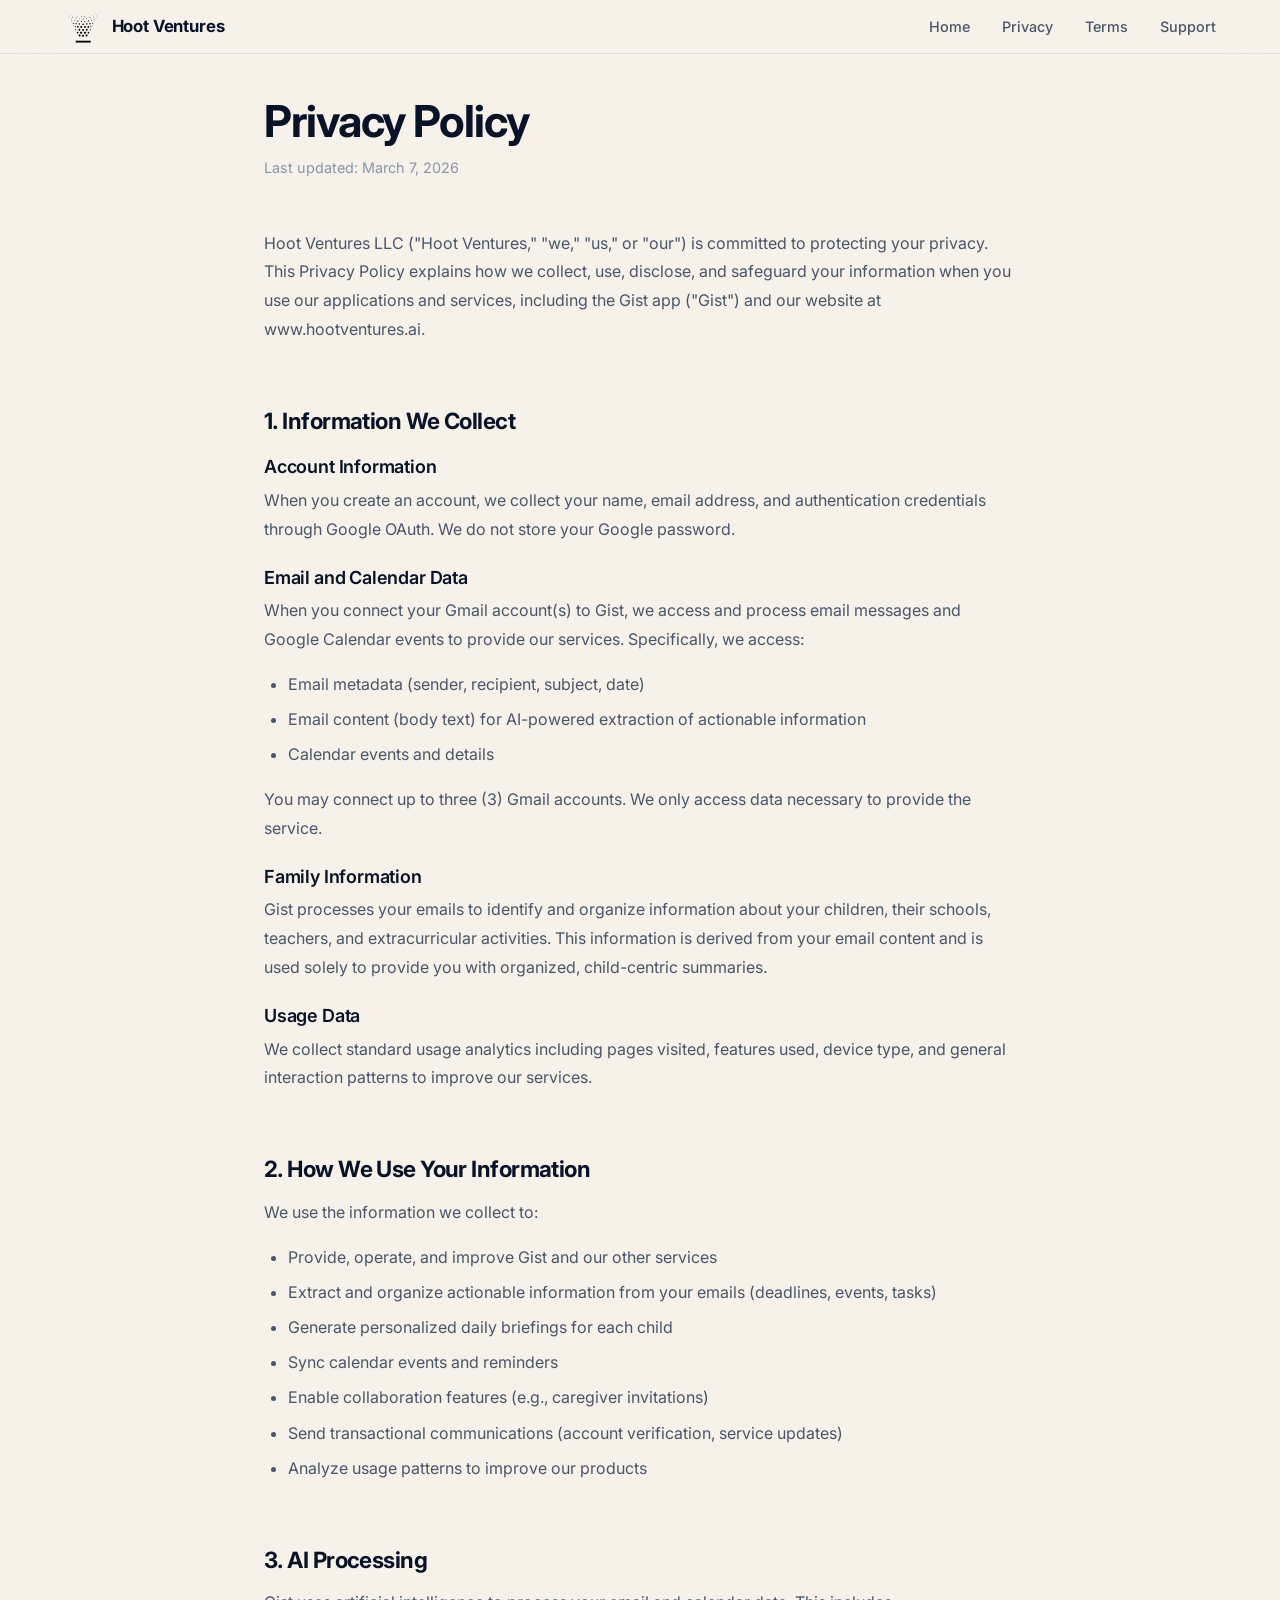
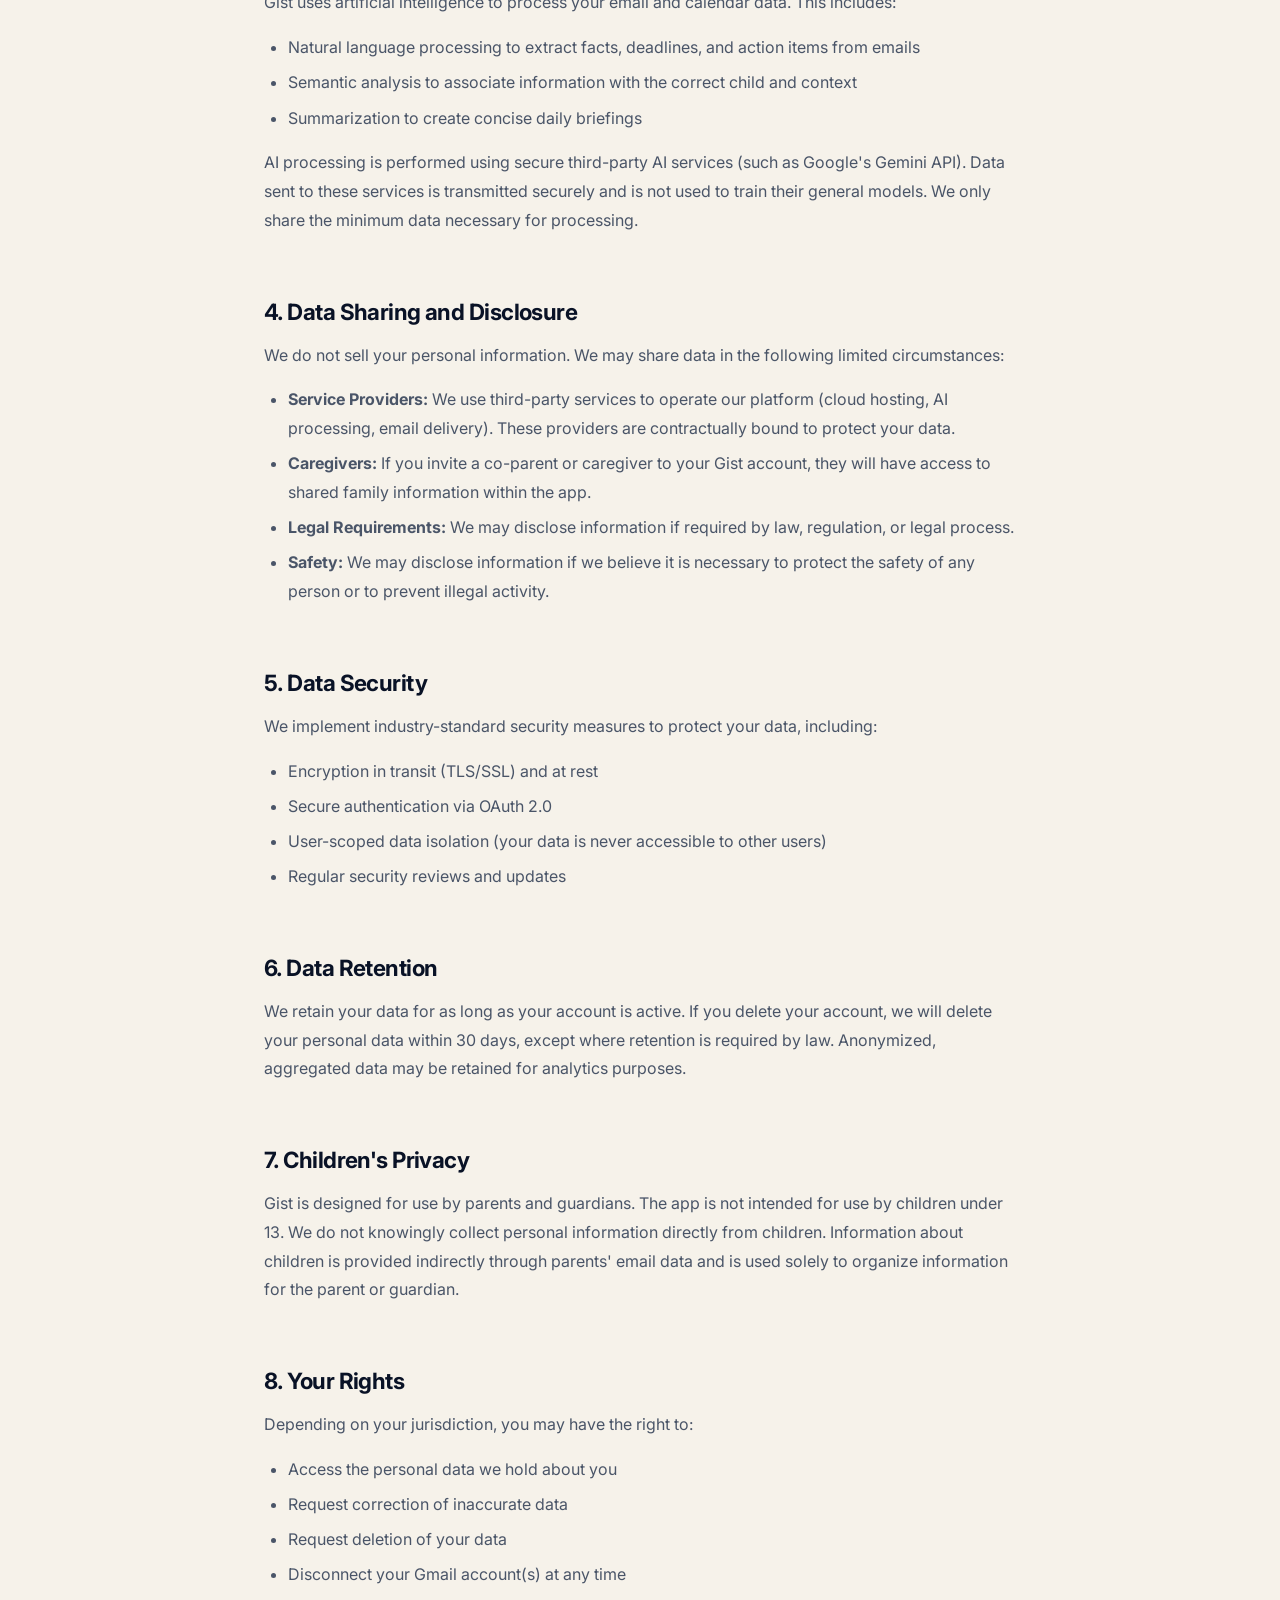
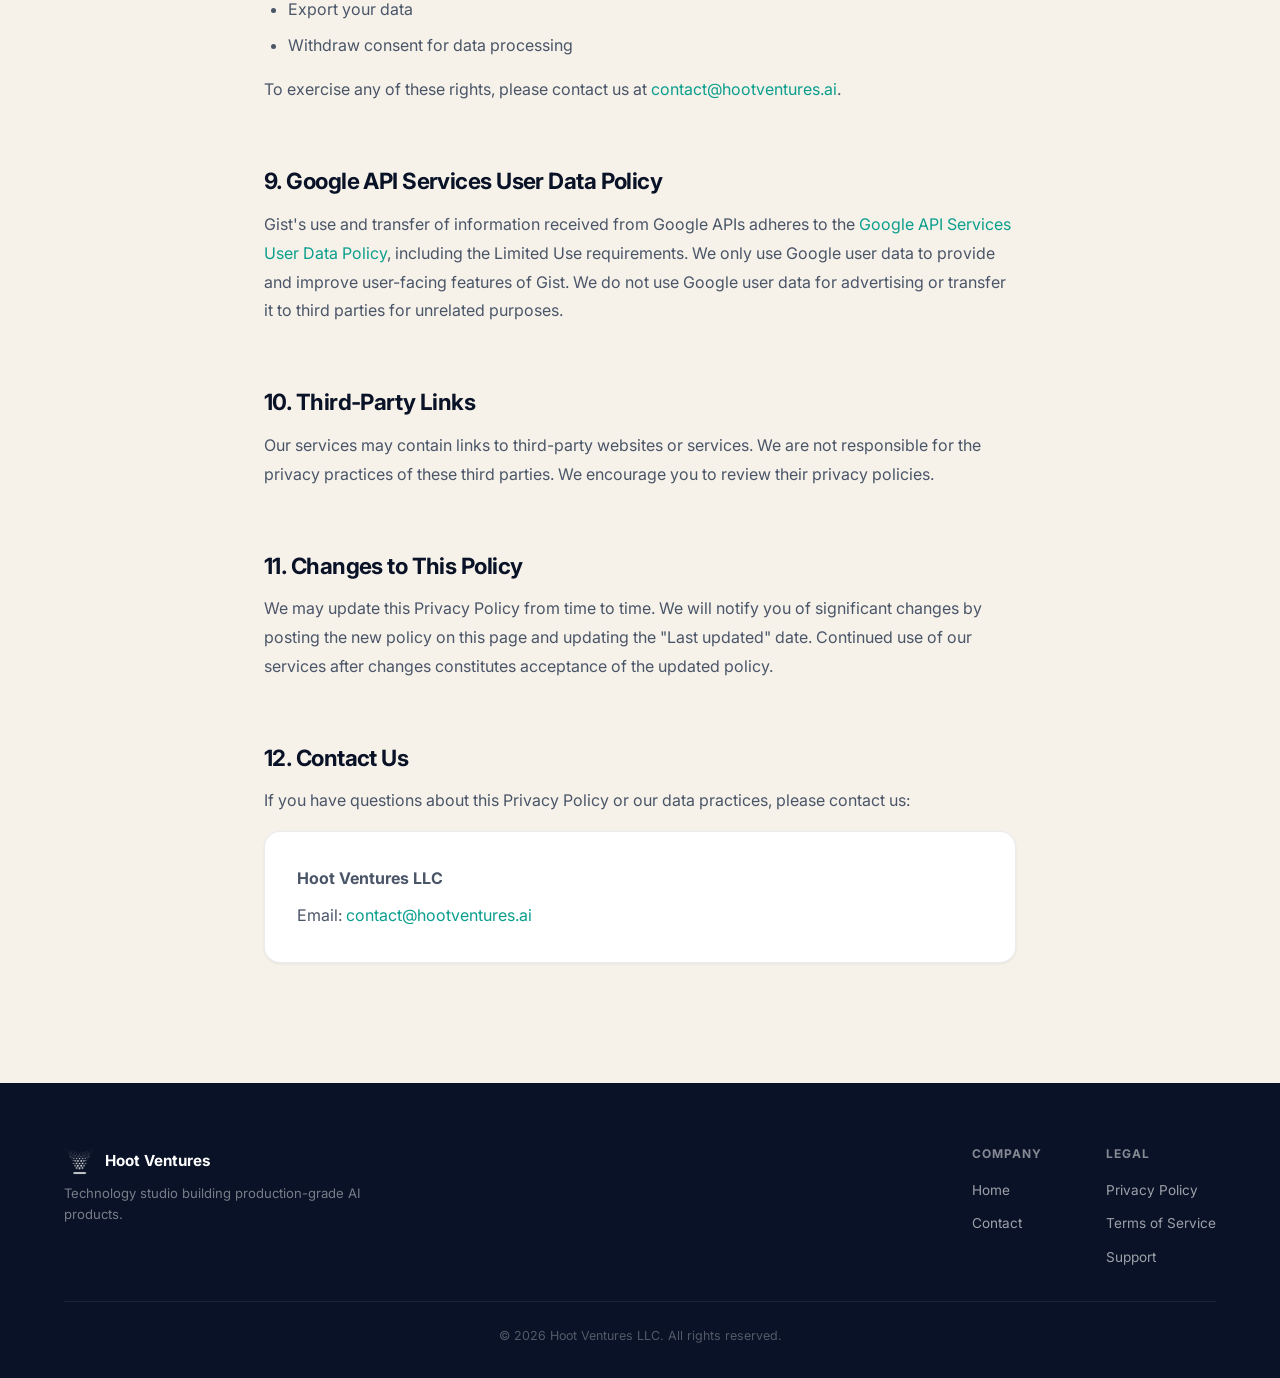
==== commit d2ff9684: "Replace SVG placeholder logos with official Hoot Ventures logo across all pages Dark logo for nav (l" ====
--- a/privacy.html
+++ b/privacy.html
@@ -21,7 +21,8 @@
   <link href="https://fonts.googleapis.com/css2?family=Inter:ital,opsz,wght@0,14..32,400;0,14..32,500;0,14..32,600;0,14..32,700;0,14..32,800;1,14..32,400&display=swap" rel="stylesheet">
   <link rel="stylesheet" href="styles.css">
 
-  <link rel="icon" type="image/svg+xml" href="data:image/svg+xml,%3Csvg xmlns='http://www.w3.org/2000/svg' viewBox='0 0 32 32'%3E%3Crect width='32' height='32' rx='8' fill='%23091226'/%3E%3Ccircle cx='16' cy='16' r='6' fill='none' stroke='%230DB7A3' stroke-width='2'/%3E%3Ccircle cx='16' cy='16' r='2' fill='%230DB7A3'/%3E%3C/svg%3E">
+  <link rel="icon" type="image/png" sizes="64x64" href="favicon-64.png">
+  <link rel="icon" type="image/png" sizes="32x32" href="favicon.png">
 </head>
 <body>
 
@@ -30,14 +31,7 @@
     <div class="nav-inner">
       <a href="/" class="nav-logo" aria-label="Hoot Ventures Home">
         <div class="nav-logo-mark">
-          <svg viewBox="0 0 24 24" fill="none" stroke="white" stroke-width="2" stroke-linecap="round">
-            <circle cx="12" cy="12" r="6"/>
-            <circle cx="12" cy="12" r="2" fill="white" stroke="none"/>
-            <line x1="12" y1="2" x2="12" y2="6"/>
-            <line x1="12" y1="18" x2="12" y2="22"/>
-            <line x1="2" y1="12" x2="6" y2="12"/>
-            <line x1="18" y1="12" x2="22" y2="12"/>
-          </svg>
+          <img src="hoot-ventures-logo-transparent-dark.png" alt="Hoot Ventures logo">
         </div>
         <span class="nav-logo-text">Hoot Ventures</span>
       </a>
@@ -170,10 +164,7 @@
         <div class="footer-brand">
           <a href="/" class="footer-logo">
             <div class="footer-logo-mark">
-              <svg viewBox="0 0 24 24" fill="none" stroke="white" stroke-width="2" stroke-linecap="round">
-                <circle cx="12" cy="12" r="6"/>
-                <circle cx="12" cy="12" r="2" fill="white" stroke="none"/>
-              </svg>
+              <img src="hoot-ventures-logo-transparent-light.png" alt="Hoot Ventures logo">
             </div>
             <span class="footer-logo-text">Hoot Ventures</span>
           </a>
--- a/styles.css
+++ b/styles.css
@@ -165,23 +165,21 @@
 }
 
 .nav-logo-mark {
-  width: 36px;
-  height: 36px;
-  background: var(--ink);
-  border-radius: 10px;
-  display: flex;
-  align-items: center;
-  justify-content: center;
+  height: 34px;
+  width: auto;
+  display: flex;
+  align-items: center;
   transition: transform 0.3s ease;
 }
 
 .nav-logo:hover .nav-logo-mark {
-  transform: rotate(-6deg);
-}
-
-.nav-logo-mark svg {
-  width: 20px;
-  height: 20px;
+  transform: scale(1.05);
+}
+
+.nav-logo-mark img {
+  height: 34px;
+  width: auto;
+  display: block;
 }
 
 .nav-logo-text {
@@ -731,9 +729,22 @@
   margin-bottom: var(--space-sm);
 }
 
-.problem-text p:last-of-type {
+.problem-list {
+  list-style: disc;
+  padding-left: 1.5rem;
+  margin-bottom: var(--space-sm);
+  color: var(--text-secondary);
+  line-height: 1.8;
+}
+
+.problem-list li {
+  margin-bottom: 0.25rem;
+}
+
+.problem-punchline {
+  font-weight: 700;
+  font-size: 1.15rem;
   color: var(--ink);
-  font-weight: 600;
   margin-top: var(--space-md);
 }
 
@@ -985,17 +996,32 @@
   stroke: var(--accent);
 }
 
-/* Rotation for organic feel */
-.chaos-node:nth-child(1) { transform: rotate(-2deg); }
-.chaos-node:nth-child(2) { transform: rotate(1deg); }
-.chaos-node:nth-child(3) { transform: rotate(-1deg); }
-.chaos-node:nth-child(4) { transform: rotate(2deg); }
-.chaos-node:nth-child(5) { transform: rotate(-1.5deg); }
-.chaos-node:nth-child(6) { transform: rotate(1.5deg); }
-.chaos-node:nth-child(7) { transform: rotate(-0.5deg); }
+/* Chaos tooltips */
+.chaos-tooltip {
+  display: none;
+  position: absolute;
+  left: calc(100% + 8px);
+  top: 50%;
+  transform: translateY(-50%);
+  background: var(--white);
+  color: var(--text-secondary);
+  border: 1px solid var(--card-border);
+  border-radius: var(--radius-sm);
+  padding: 0.5rem 0.75rem;
+  font-size: 0.75rem;
+  line-height: 1.5;
+  width: 220px;
+  box-shadow: var(--shadow-md);
+  z-index: 10;
+  pointer-events: none;
+}
+
+.chaos-node:hover .chaos-tooltip {
+  display: block;
+}
 
 .chaos-node:hover {
-  transform: rotate(0deg) translateY(-2px);
+  transform: rotate(0deg) translateY(-2px) !important;
 }
 
 /* Zone 2: Engine */
@@ -1066,6 +1092,72 @@
   font-size: 0.72rem;
   color: rgba(255, 255, 255, 0.4);
   line-height: 1.4;
+}
+
+/* Engine module pills */
+.engine-modules {
+  display: flex;
+  gap: 0.4rem;
+  flex-wrap: wrap;
+  margin-top: 0.5rem;
+}
+
+.engine-module {
+  font-size: 0.68rem;
+  font-weight: 600;
+  padding: 0.2rem 0.55rem;
+  background: rgba(255, 255, 255, 0.06);
+  border: 1px solid rgba(255, 255, 255, 0.1);
+  border-radius: var(--radius-sm);
+  color: rgba(255, 255, 255, 0.65);
+}
+
+/* Agent chain visualization */
+.engine-agent-chain {
+  display: flex;
+  align-items: center;
+  gap: 0;
+  margin-top: 0.6rem;
+}
+
+.engine-agent-node {
+  width: 56px;
+  height: 56px;
+  background: rgba(255, 255, 255, 0.04);
+  border: 2px solid var(--accent);
+  border-radius: 50%;
+  display: flex;
+  align-items: center;
+  justify-content: center;
+  font-size: 0.65rem;
+  font-weight: 700;
+  color: var(--accent);
+  text-align: center;
+  flex-shrink: 0;
+}
+
+.engine-agent-line {
+  flex: 1;
+  height: 2px;
+  background: rgba(13, 183, 163, 0.3);
+  min-width: 8px;
+}
+
+/* Context chips */
+.engine-chips {
+  display: flex;
+  gap: 0.4rem;
+  flex-wrap: wrap;
+  margin-top: 0.5rem;
+}
+
+.engine-chip {
+  font-size: 0.68rem;
+  font-weight: 600;
+  padding: 0.2rem 0.6rem;
+  background: rgba(13, 183, 163, 0.1);
+  color: var(--accent);
+  border-radius: 100px;
 }
 
 .engine-layer-chevron {
@@ -1818,18 +1910,16 @@
 }
 
 .footer-logo-mark {
-  width: 32px;
-  height: 32px;
-  background: rgba(255, 255, 255, 0.1);
-  border-radius: 8px;
-  display: flex;
-  align-items: center;
-  justify-content: center;
-}
-
-.footer-logo-mark svg {
-  width: 18px;
-  height: 18px;
+  height: 28px;
+  width: auto;
+  display: flex;
+  align-items: center;
+}
+
+.footer-logo-mark img {
+  height: 28px;
+  width: auto;
+  display: block;
 }
 
 .footer-logo-text {
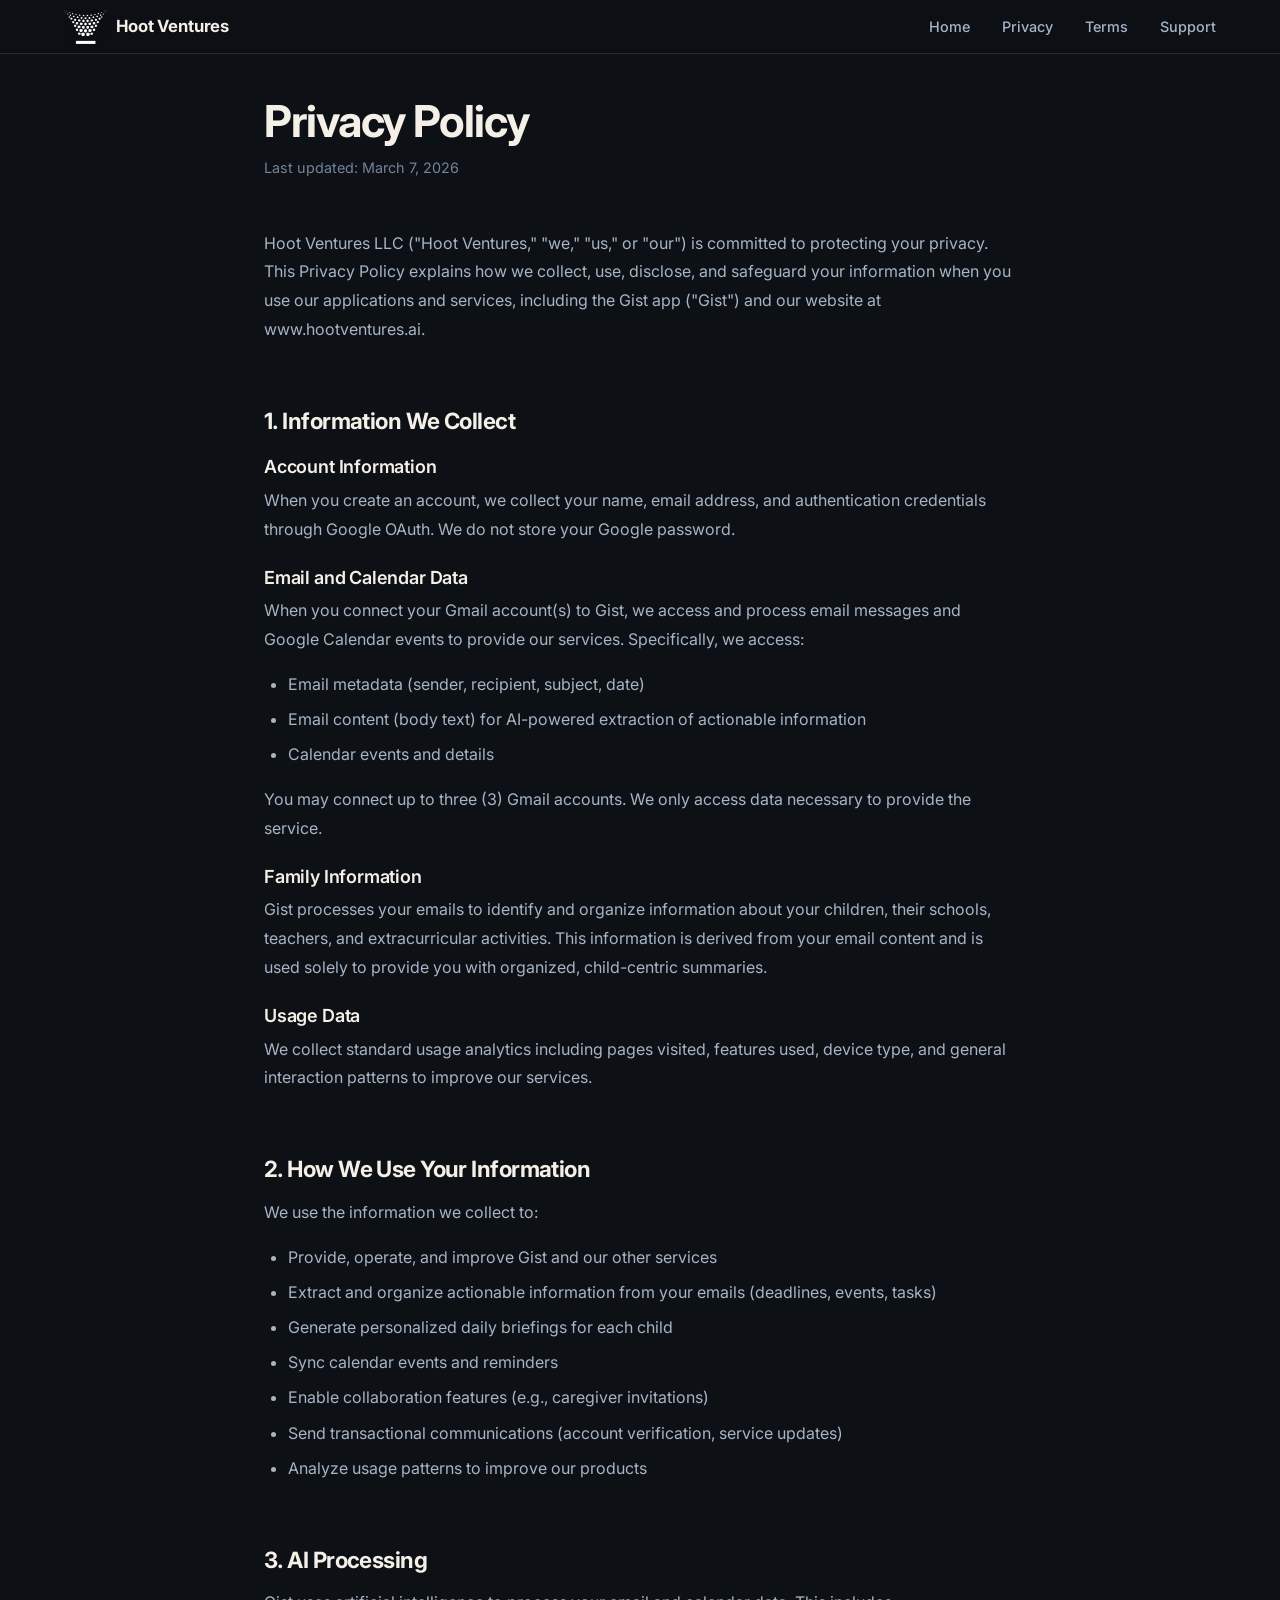
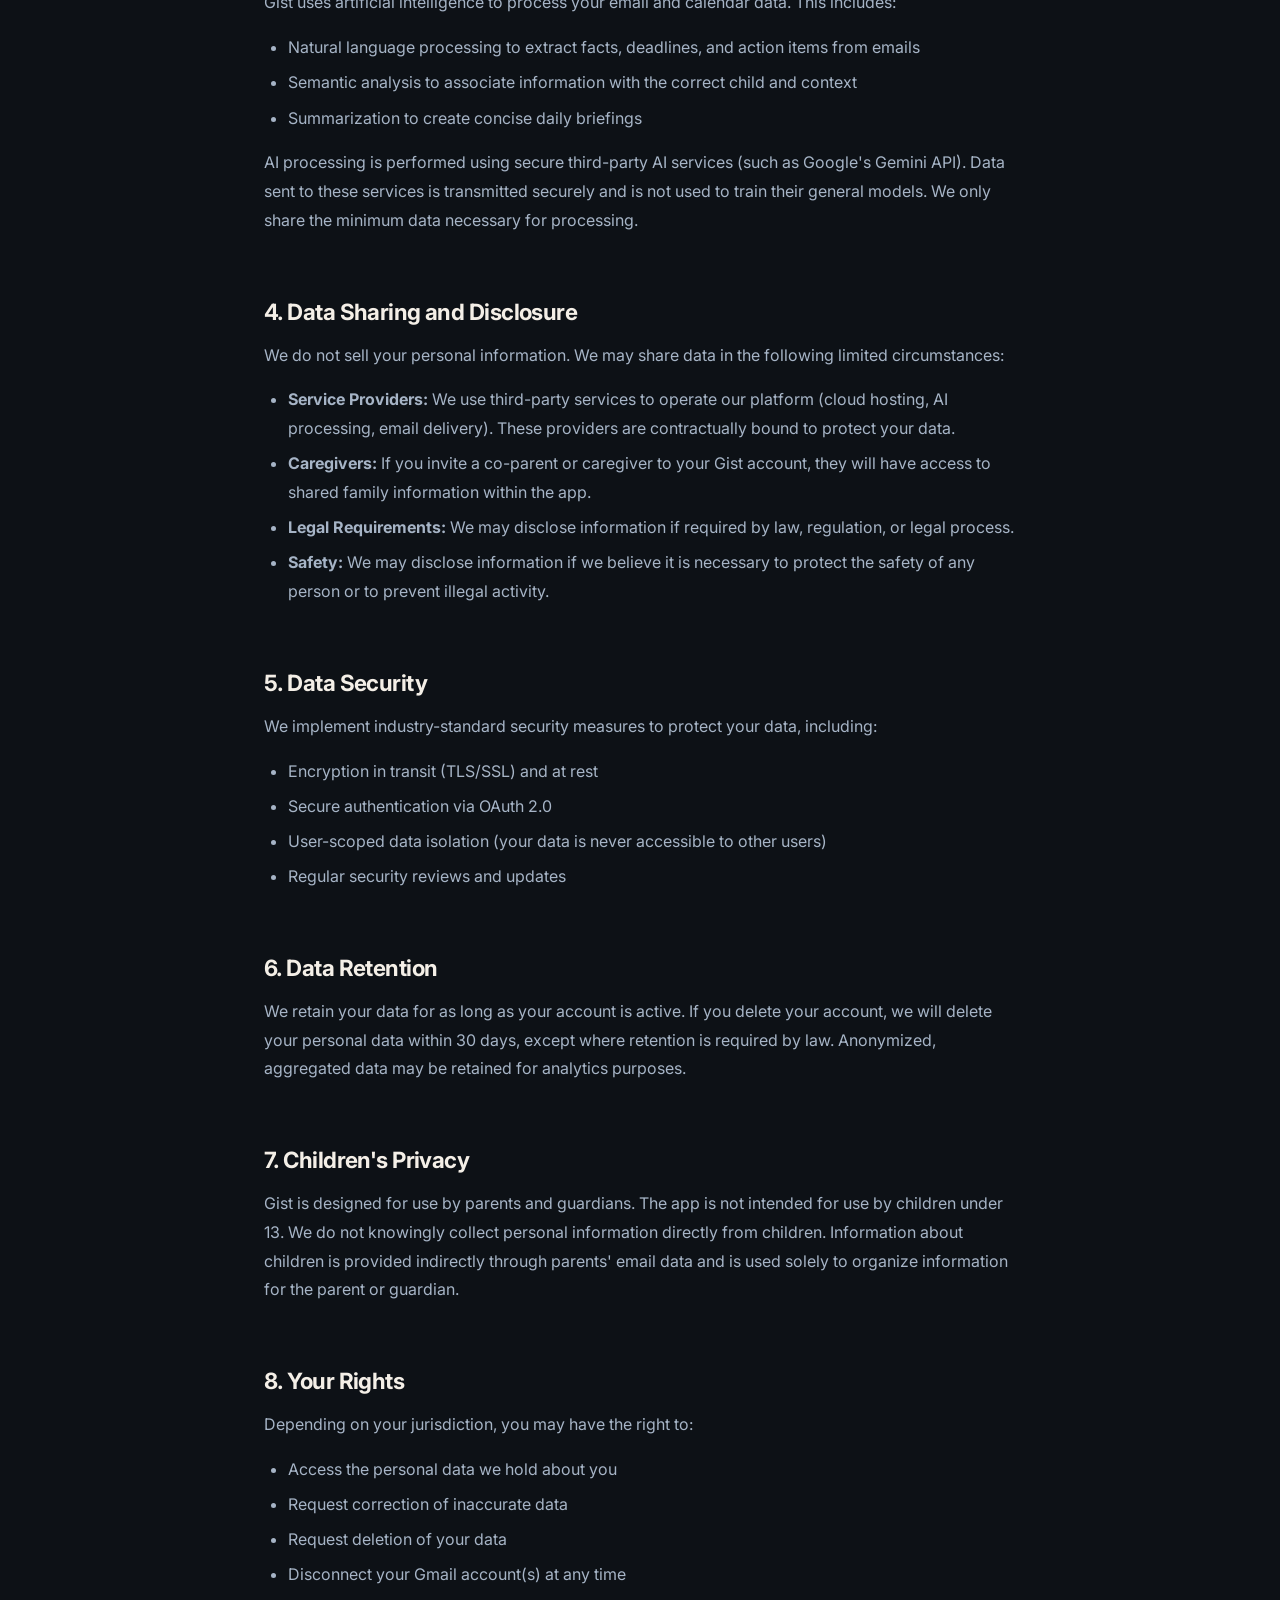
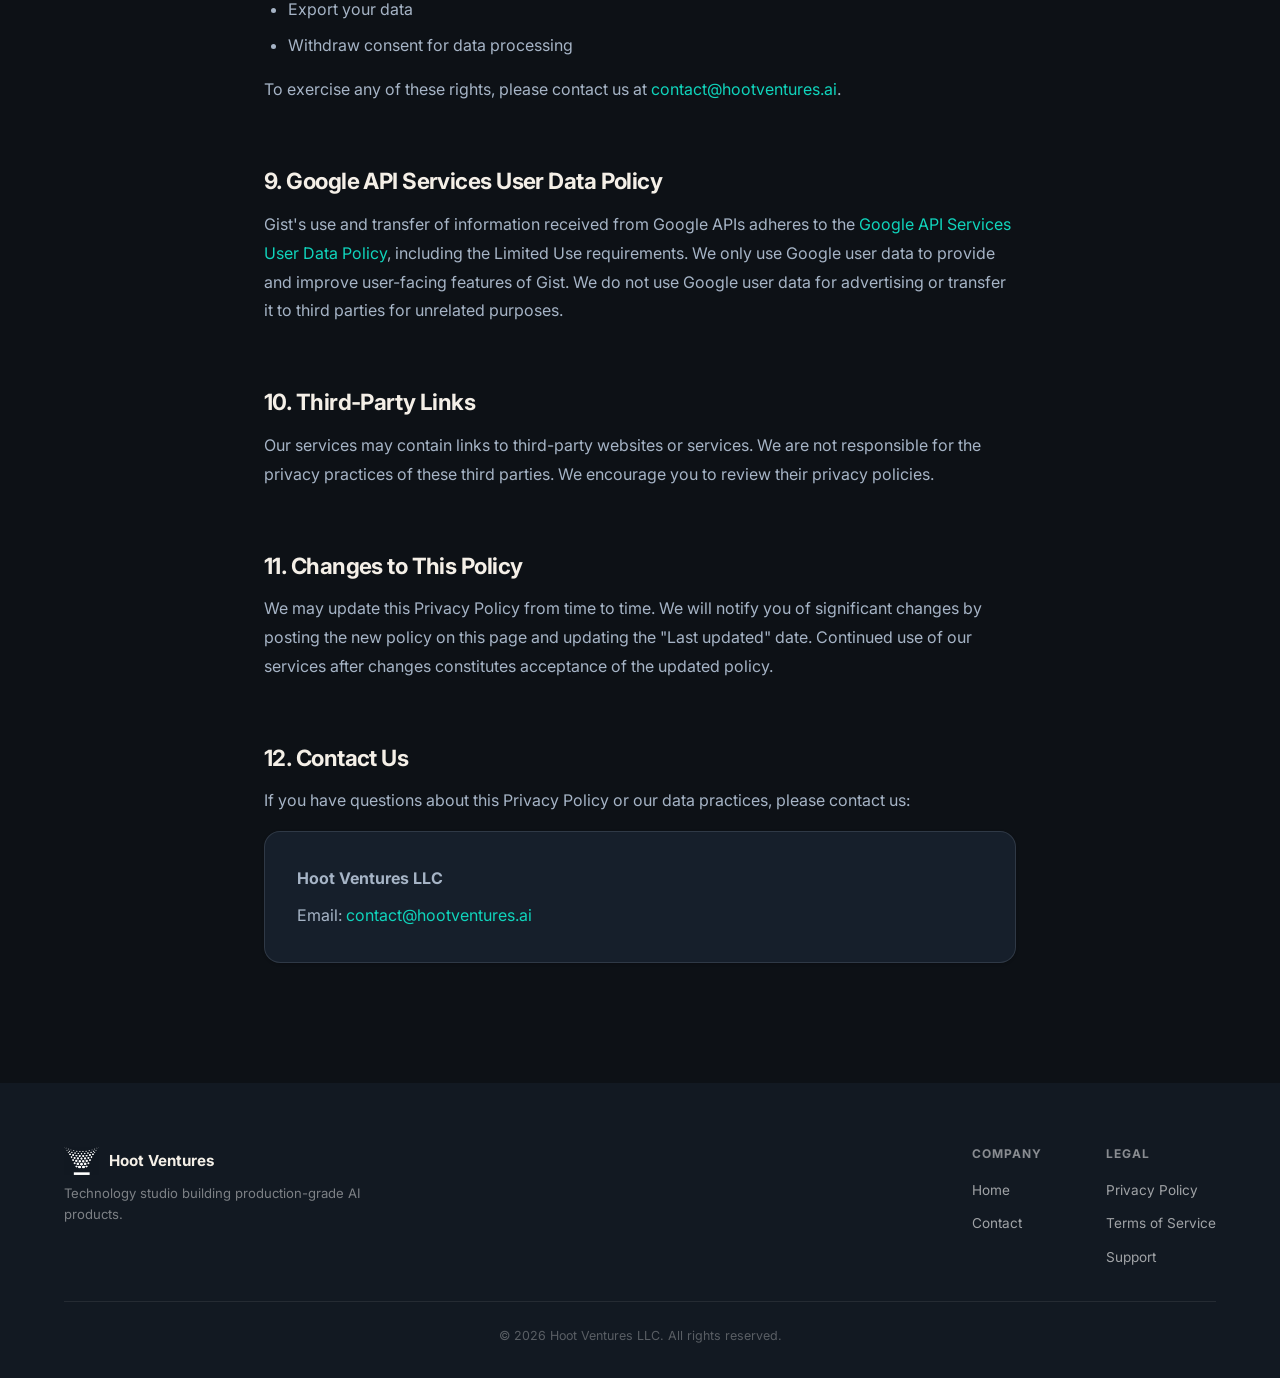
==== commit ee77b66a: "Redesign hero section and update branding assets - Replace hero diagram with Gist phone mockup (AI b" ====
--- a/privacy.html
+++ b/privacy.html
@@ -18,11 +18,10 @@
 
   <link rel="preconnect" href="https://fonts.googleapis.com">
   <link rel="preconnect" href="https://fonts.gstatic.com" crossorigin>
-  <link href="https://fonts.googleapis.com/css2?family=Inter:ital,opsz,wght@0,14..32,400;0,14..32,500;0,14..32,600;0,14..32,700;0,14..32,800;1,14..32,400&display=swap" rel="stylesheet">
+  <link href="https://fonts.googleapis.com/css2?family=Instrument+Serif:ital@0;1&amp;family=Inter:ital,opsz,wght@0,14..32,400;0,14..32,500;0,14..32,600;0,14..32,700;1,14..32,400;1,14..32,500&amp;display=swap" rel="stylesheet">
   <link rel="stylesheet" href="styles.css">
 
-  <link rel="icon" type="image/png" sizes="64x64" href="favicon-64.png">
-  <link rel="icon" type="image/png" sizes="32x32" href="favicon.png">
+  <link rel="icon" type="image/png" href="hoot-ventures-logo.png">
 </head>
 <body>
 
@@ -31,7 +30,7 @@
     <div class="nav-inner">
       <a href="/" class="nav-logo" aria-label="Hoot Ventures Home">
         <div class="nav-logo-mark">
-          <img src="hoot-ventures-logo-transparent-dark.png" alt="Hoot Ventures logo">
+          <img src="hoot-ventures-logo-transparent-light.png" alt="Hoot Ventures logo">
         </div>
         <span class="nav-logo-text">Hoot Ventures</span>
       </a>
--- a/styles.css
+++ b/styles.css
@@ -3,33 +3,35 @@
    Production AI Studio Aesthetic
    =========================== */
 
-/* Variables */
+/* Variables — Dark Mode */
 :root {
-  --ink: #091226;
-  --ink-light: #1a2744;
-  --ink-muted: #3d4f6f;
-  --text-primary: #091226;
-  --text-secondary: #4a5568;
-  --text-muted: #8896ab;
-  --paper: #F6F2EA;
-  --paper-light: #FAF8F4;
-  --card-bg: #FFFFFF;
-  --card-border: rgba(9, 18, 38, 0.08);
+  --ink: #f4efe7;
+  --ink-light: #c8cdd5;
+  --ink-muted: #8896ab;
+  --text-primary: #f4efe7;
+  --text-secondary: #a6b4c6;
+  --text-muted: #738399;
+  --paper: #0d1116;
+  --paper-light: #121922;
+  --card-bg: #161f2b;
+  --card-border: rgba(196, 211, 230, 0.14);
   --accent: #0DB7A3;
-  --accent-dark: #0a9e8d;
-  --accent-light: #e6f9f6;
+  --accent-dark: #10d4bc;
+  --accent-light: rgba(13, 183, 163, 0.12);
   --highlight: #FFB86B;
-  --highlight-light: #FFF4E5;
-  --white: #FFFFFF;
+  --highlight-light: rgba(255, 184, 107, 0.12);
+  --white: #f4efe7;
+  --surface-dark: #0a0f14;
+  --surface-raised: #121922;
   --radius-sm: 8px;
   --radius-md: 12px;
   --radius-lg: 16px;
   --radius-xl: 24px;
   --radius-2xl: 32px;
-  --shadow-sm: 0 1px 3px rgba(9, 18, 38, 0.06);
-  --shadow-md: 0 4px 16px rgba(9, 18, 38, 0.08);
-  --shadow-lg: 0 8px 32px rgba(9, 18, 38, 0.1);
-  --shadow-xl: 0 16px 48px rgba(9, 18, 38, 0.12);
+  --shadow-sm: 0 1px 3px rgba(0, 0, 0, 0.2);
+  --shadow-md: 0 4px 16px rgba(0, 0, 0, 0.25);
+  --shadow-lg: 0 8px 32px rgba(0, 0, 0, 0.3);
+  --shadow-xl: 0 16px 48px rgba(0, 0, 0, 0.35);
   --space-xs: 0.5rem;
   --space-sm: 1rem;
   --space-md: 1.5rem;
@@ -57,10 +59,26 @@
   font-family: 'Inter', -apple-system, BlinkMacSystemFont, 'Segoe UI', sans-serif;
   font-size: 1rem;
   font-weight: 400;
-  background: var(--paper);
-  color: var(--text-primary);
+  background:
+    radial-gradient(circle at top, rgba(142, 197, 255, 0.09), transparent 28%),
+    radial-gradient(circle at 85% 18%, rgba(216, 163, 106, 0.08), transparent 22%),
+    linear-gradient(180deg, #0a0f14 0%, #0d1116 18%, #0d1116 100%);
+  color: var(--text-secondary);
   line-height: 1.6;
   overflow-x: hidden;
+}
+
+body::before {
+  content: "";
+  position: fixed;
+  inset: 0;
+  background-image:
+    linear-gradient(rgba(255, 255, 255, 0.018) 1px, transparent 1px),
+    linear-gradient(90deg, rgba(255, 255, 255, 0.018) 1px, transparent 1px);
+  background-size: 120px 120px;
+  mask-image: linear-gradient(180deg, rgba(0, 0, 0, 0.55), transparent 88%);
+  pointer-events: none;
+  z-index: -1;
 }
 
 /* Typography */
@@ -140,7 +158,7 @@
 }
 
 .nav.scrolled {
-  background: rgba(246, 242, 234, 0.92);
+  background: rgba(13, 17, 22, 0.88);
   backdrop-filter: blur(20px);
   -webkit-backdrop-filter: blur(20px);
   border-bottom: 1px solid var(--card-border);
@@ -212,8 +230,8 @@
   align-items: center;
   gap: 0.4rem;
   padding: 0.55rem 1.25rem;
-  background: var(--ink);
-  color: var(--white) !important;
+  background: var(--accent);
+  color: var(--surface-dark) !important;
   border-radius: 100px;
   font-size: 0.85rem;
   font-weight: 600;
@@ -241,7 +259,7 @@
   display: block;
   width: 24px;
   height: 2px;
-  background: var(--ink);
+  background: var(--white);
   border-radius: 2px;
   transition: transform 0.3s, opacity 0.3s;
 }
@@ -259,7 +277,7 @@
   display: flex;
   position: fixed;
   top: 0; left: 0; right: 0; bottom: 0;
-  background: rgba(246, 242, 234, 0.98);
+  background: rgba(13, 17, 22, 0.98);
   backdrop-filter: blur(20px);
   -webkit-backdrop-filter: blur(20px);
   z-index: 99;
@@ -278,7 +296,7 @@
 }
 
 .mobile-menu a {
-  color: var(--ink);
+  color: var(--white);
   font-size: 1.5rem;
   font-weight: 600;
 }
@@ -302,35 +320,34 @@
 }
 
 .btn-primary {
-  background: var(--ink);
+  background: var(--accent);
+  color: var(--surface-dark);
+  box-shadow: 0 4px 20px rgba(13, 183, 163, 0.3);
+}
+
+.btn-primary:hover {
+  color: var(--surface-dark);
+  background: var(--accent-dark);
+  transform: translateY(-2px);
+  box-shadow: 0 8px 30px rgba(13, 183, 163, 0.4);
+}
+
+.btn-secondary {
+  background: rgba(255, 255, 255, 0.06);
   color: var(--white);
-  box-shadow: var(--shadow-md);
-}
-
-.btn-primary:hover {
+  border: 1px solid rgba(255, 255, 255, 0.12);
+}
+
+.btn-secondary:hover {
   color: var(--white);
-  background: var(--ink-light);
+  background: rgba(255, 255, 255, 0.12);
   transform: translateY(-2px);
-  box-shadow: var(--shadow-lg);
-}
-
-.btn-secondary {
-  background: var(--white);
-  color: var(--ink);
-  border: 1px solid var(--card-border);
-  box-shadow: var(--shadow-sm);
-}
-
-.btn-secondary:hover {
-  color: var(--ink);
-  background: var(--paper-light);
-  transform: translateY(-2px);
-  box-shadow: var(--shadow-md);
+  border-color: rgba(255, 255, 255, 0.2);
 }
 
 .btn-accent {
   background: var(--accent);
-  color: var(--white);
+  color: var(--surface-dark);
   box-shadow: 0 4px 16px rgba(13, 183, 163, 0.3);
 }
 
@@ -343,7 +360,7 @@
 
 .btn-ghost {
   background: transparent;
-  color: var(--ink);
+  color: var(--text-secondary);
   padding: 0.85rem 0;
 }
 
@@ -401,7 +418,7 @@
   display: flex;
   align-items: center;
   padding: 8rem 0 var(--space-4xl);
-  background: var(--ink);
+  background: transparent;
   color: var(--white);
   position: relative;
   overflow: hidden;
@@ -425,9 +442,11 @@
 
 .hero-grid {
   display: grid;
-  grid-template-columns: 1.1fr 0.9fr;
-  gap: var(--space-3xl);
-  align-items: center;
+  grid-template-columns: 1fr 320px;
+  gap: var(--space-xl);
+  align-items: center;
+  max-width: 950px;
+  margin: 0 auto;
 }
 
 .hero-content h1 {
@@ -523,95 +542,30 @@
   letter-spacing: 0.02em;
 }
 
-/* Hero right side - abstract system visual */
+/* Hero right side - phone mockup */
 .hero-visual {
   position: relative;
   opacity: 0;
   animation: fadeUp 0.8s ease 0.3s forwards;
-}
-
-.hero-diagram {
+  display: flex;
+  align-items: center;
+  justify-content: center;
+}
+
+.hero-phone-wrap {
   position: relative;
+  display: inline-block;
+}
+
+.hero-phone-img {
+  display: block;
   width: 100%;
-  aspect-ratio: 1;
-  max-width: 480px;
-  margin: 0 auto;
-}
-
-/* Animated node system in hero */
-.hero-node {
-  position: absolute;
-  border-radius: 14px;
-  display: flex;
-  align-items: center;
-  gap: 0.5rem;
-  padding: 0.6rem 1rem;
-  font-size: 0.78rem;
-  font-weight: 500;
-  animation: nodeFloat 6s ease-in-out infinite;
-  white-space: nowrap;
-}
-
-.hero-node-icon {
-  width: 28px;
-  height: 28px;
-  border-radius: 8px;
-  display: flex;
-  align-items: center;
-  justify-content: center;
-  flex-shrink: 0;
-}
-
-.hero-node-icon svg {
-  width: 16px;
-  height: 16px;
-}
-
-.hero-node.input {
-  background: rgba(255, 255, 255, 0.06);
-  border: 1px solid rgba(255, 255, 255, 0.1);
-  color: rgba(255, 255, 255, 0.7);
-}
-
-.hero-node.input .hero-node-icon {
-  background: rgba(255, 255, 255, 0.08);
-}
-
-.hero-node.agent {
-  background: rgba(13, 183, 163, 0.1);
-  border: 1px solid rgba(13, 183, 163, 0.2);
-  color: var(--accent);
-}
-
-.hero-node.agent .hero-node-icon {
-  background: rgba(13, 183, 163, 0.15);
-}
-
-.hero-node.output {
-  background: rgba(255, 184, 107, 0.1);
-  border: 1px solid rgba(255, 184, 107, 0.2);
-  color: var(--highlight);
-}
-
-.hero-node.output .hero-node-icon {
-  background: rgba(255, 184, 107, 0.15);
-}
-
-/* Node positions */
-.hero-node:nth-child(1) { top: 5%; left: 0%; animation-delay: 0s; }
-.hero-node:nth-child(2) { top: 18%; left: 55%; animation-delay: 0.8s; }
-.hero-node:nth-child(3) { top: 32%; left: 8%; animation-delay: 1.6s; }
-.hero-node:nth-child(4) { top: 45%; left: 40%; animation-delay: 0.4s; }
-.hero-node:nth-child(5) { top: 58%; left: 5%; animation-delay: 1.2s; }
-.hero-node:nth-child(6) { top: 70%; left: 50%; animation-delay: 2s; }
-.hero-node:nth-child(7) { top: 82%; left: 15%; animation-delay: 0.6s; }
-
-@keyframes nodeFloat {
-  0%, 100% { transform: translateY(0); }
-  50% { transform: translateY(-8px); }
-}
-
-/* Connecting lines (SVG) */
+  max-width: 320px;
+  height: auto;
+  filter: drop-shadow(0 40px 80px rgba(0, 0, 0, 0.6)) drop-shadow(0 8px 24px rgba(0, 0, 0, 0.4));
+}
+
+/* Connecting lines (SVG) — kept for potential reuse */
 .hero-lines {
   position: absolute;
   top: 0; left: 0;
@@ -684,7 +638,7 @@
 
 .proof-card:nth-child(1) .proof-card-accent { background: var(--accent); }
 .proof-card:nth-child(2) .proof-card-accent { background: var(--highlight); }
-.proof-card:nth-child(3) .proof-card-accent { background: var(--ink); }
+.proof-card:nth-child(3) .proof-card-accent { background: var(--surface-raised); }
 
 /* Metric callouts inside proof cards */
 .proof-metrics {
@@ -707,7 +661,7 @@
    Problem Section
    =========================== */
 .problem-section {
-  background: var(--white);
+  background: var(--surface-raised);
   border-top: 1px solid var(--card-border);
   border-bottom: 1px solid var(--card-border);
 }
@@ -790,7 +744,7 @@
 
 .compare-demo {
   background: var(--paper-light);
-  border: 1px dashed rgba(9, 18, 38, 0.15);
+  border: 1px dashed rgba(196, 211, 230, 0.15);
 }
 
 .compare-demo .problem-compare-label {
@@ -798,13 +752,13 @@
 }
 
 .compare-demo .problem-compare-flow span:not(.arrow) {
-  background: var(--white);
+  background: var(--card-bg);
   color: var(--text-secondary);
   border: 1px solid var(--card-border);
 }
 
 .compare-production {
-  background: var(--ink);
+  background: var(--surface-raised);
 }
 
 .compare-production .problem-compare-label {
@@ -857,7 +811,7 @@
   width: 48px;
   height: 48px;
   border-radius: var(--radius-md);
-  background: var(--white);
+  background: var(--card-bg);
   border: 1px solid var(--card-border);
   display: flex;
   align-items: center;
@@ -896,7 +850,7 @@
    Blueprint Section (Centerpiece)
    =========================== */
 .blueprint-section {
-  background: var(--white);
+  background: var(--surface-raised);
   border-top: 1px solid var(--card-border);
   border-bottom: 1px solid var(--card-border);
   padding: var(--space-4xl) 0;
@@ -930,7 +884,7 @@
 /* Zone 1: Chaos */
 .blueprint-chaos {
   background: var(--paper);
-  border: 1px dashed rgba(9, 18, 38, 0.12);
+  border: 1px dashed rgba(196, 211, 230, 0.12);
   border-radius: var(--radius-xl);
   padding: var(--space-lg);
   display: flex;
@@ -965,7 +919,7 @@
   align-items: center;
   gap: 0.4rem;
   padding: 0.4rem 0.7rem;
-  background: var(--white);
+  background: var(--card-bg);
   border: 1px solid var(--card-border);
   border-radius: var(--radius-sm);
   font-size: 0.75rem;
@@ -1003,7 +957,7 @@
   left: calc(100% + 8px);
   top: 50%;
   transform: translateY(-50%);
-  background: var(--white);
+  background: var(--card-bg);
   color: var(--text-secondary);
   border: 1px solid var(--card-border);
   border-radius: var(--radius-sm);
@@ -1026,7 +980,7 @@
 
 /* Zone 2: Engine */
 .blueprint-engine {
-  background: var(--ink);
+  background: var(--surface-raised);
   border-radius: var(--radius-xl);
   padding: var(--space-lg);
   display: flex;
@@ -1178,8 +1132,8 @@
   left: calc(100% + 12px);
   top: 50%;
   transform: translateY(-50%);
-  background: var(--white);
-  color: var(--ink);
+  background: var(--card-bg);
+  color: var(--text-primary);
   border-radius: var(--radius-md);
   padding: 1rem 1.25rem;
   width: 280px;
@@ -1198,7 +1152,7 @@
   transform: translateY(-50%) rotate(45deg);
   width: 12px;
   height: 12px;
-  background: var(--white);
+  background: var(--card-bg);
   border-left: 1px solid var(--card-border);
   border-bottom: 1px solid var(--card-border);
 }
@@ -1486,7 +1440,7 @@
    Products Section
    =========================== */
 .products-section {
-  background: var(--white);
+  background: var(--surface-raised);
   border-top: 1px solid var(--card-border);
   border-bottom: 1px solid var(--card-border);
 }
@@ -1551,7 +1505,7 @@
 /* Phone Mockup */
 .phone-mockup {
   width: 300px;
-  background: var(--ink);
+  background: var(--surface-raised);
   border-radius: 36px;
   padding: 12px;
   box-shadow: var(--shadow-xl);
@@ -1686,7 +1640,7 @@
    Culture Section
    =========================== */
 .culture-section {
-  background: var(--ink);
+  background: var(--surface-raised);
   color: var(--white);
 }
 
@@ -1859,7 +1813,7 @@
 .form-submit {
   width: 100%;
   padding: 0.85rem;
-  background: var(--ink);
+  background: var(--surface-raised);
   color: var(--white);
   border: none;
   border-radius: var(--radius-sm);
@@ -1880,7 +1834,7 @@
    Footer
    =========================== */
 .footer {
-  background: var(--ink);
+  background: var(--surface-raised);
   color: var(--white);
   padding: var(--space-2xl) 0 var(--space-lg);
 }
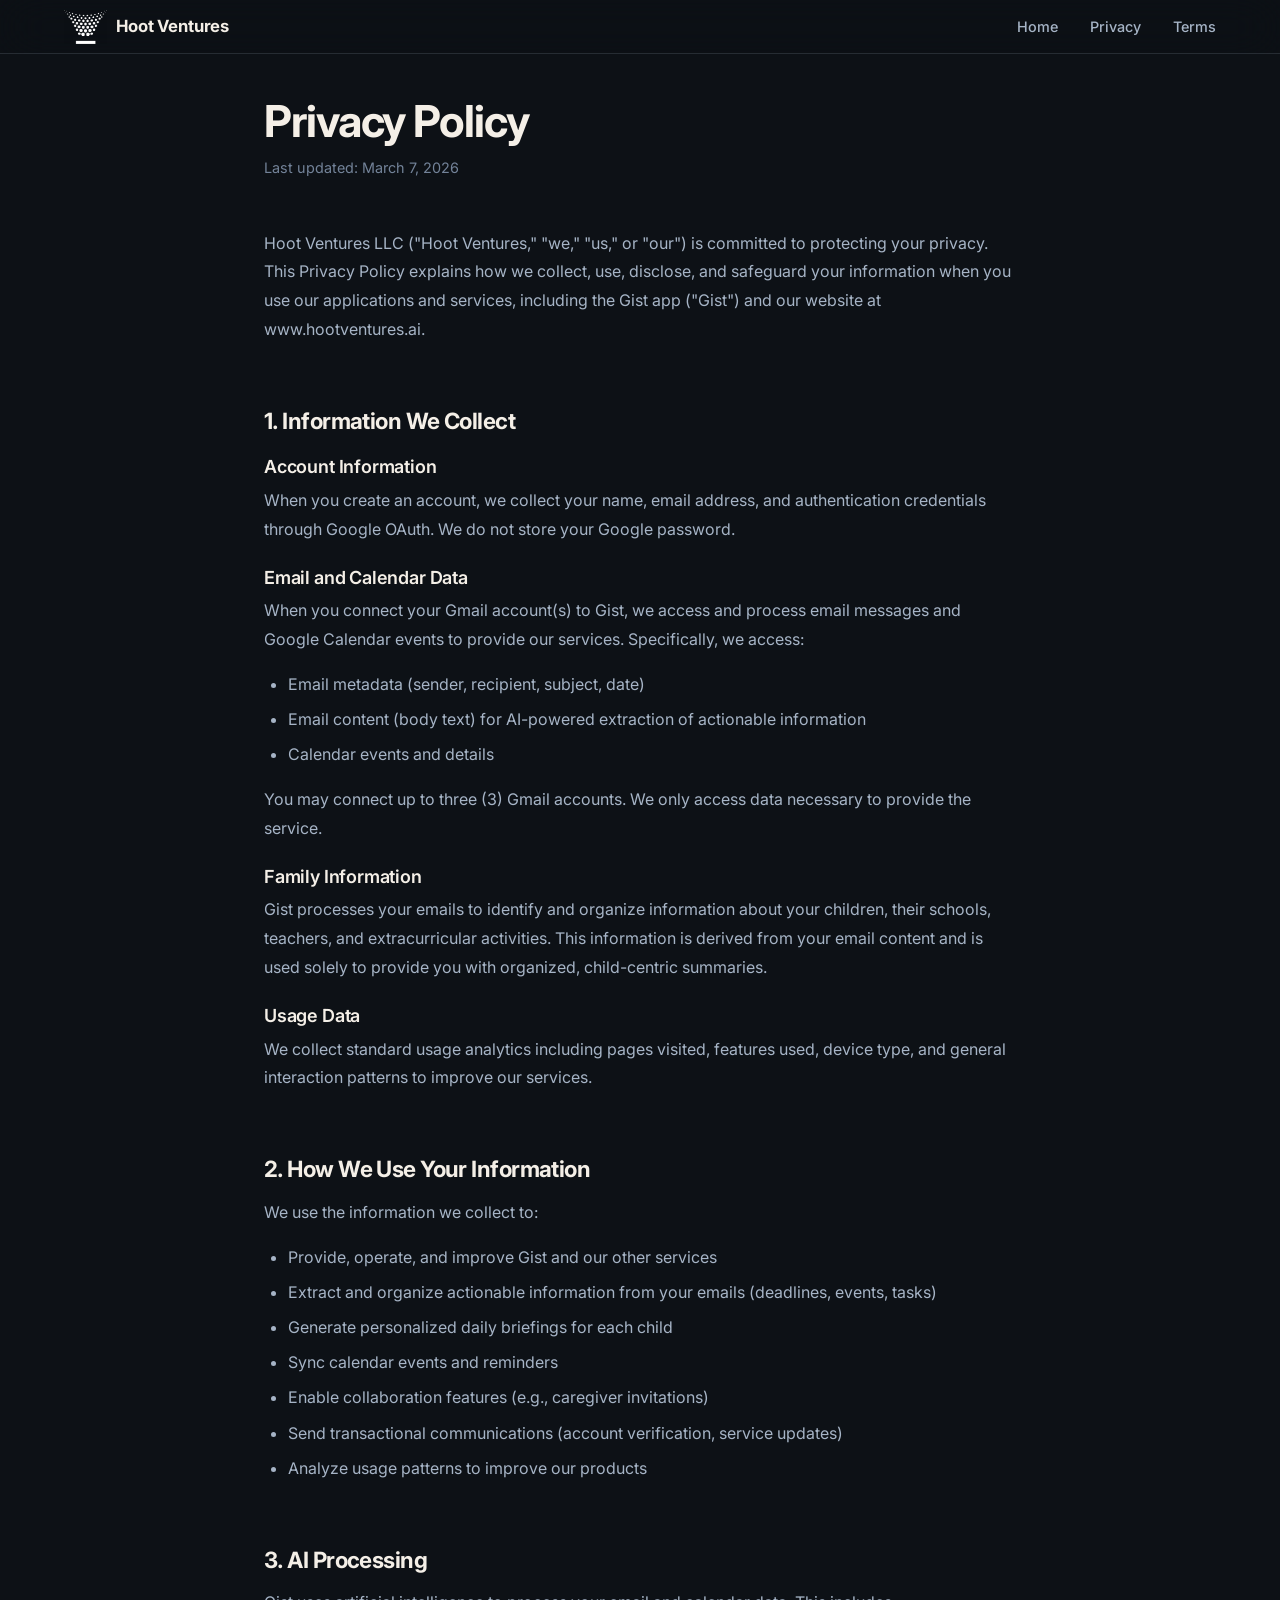
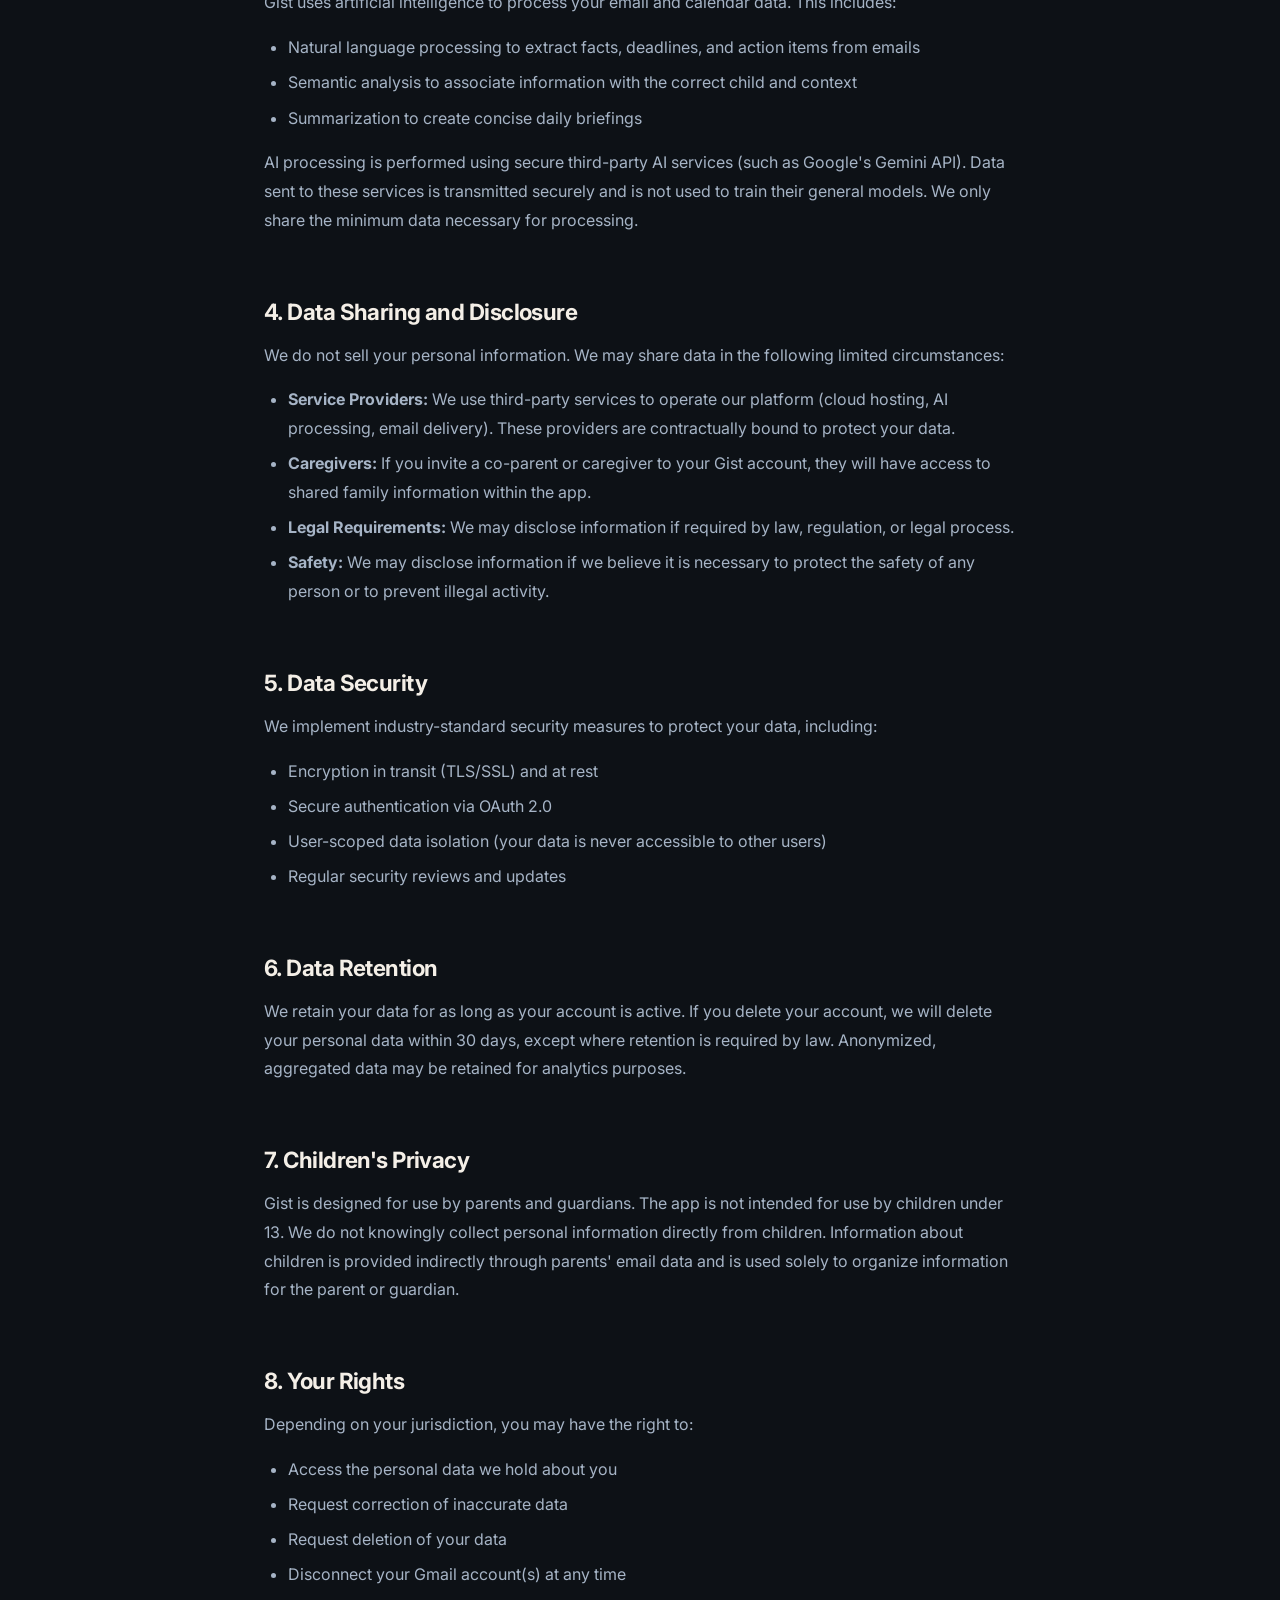
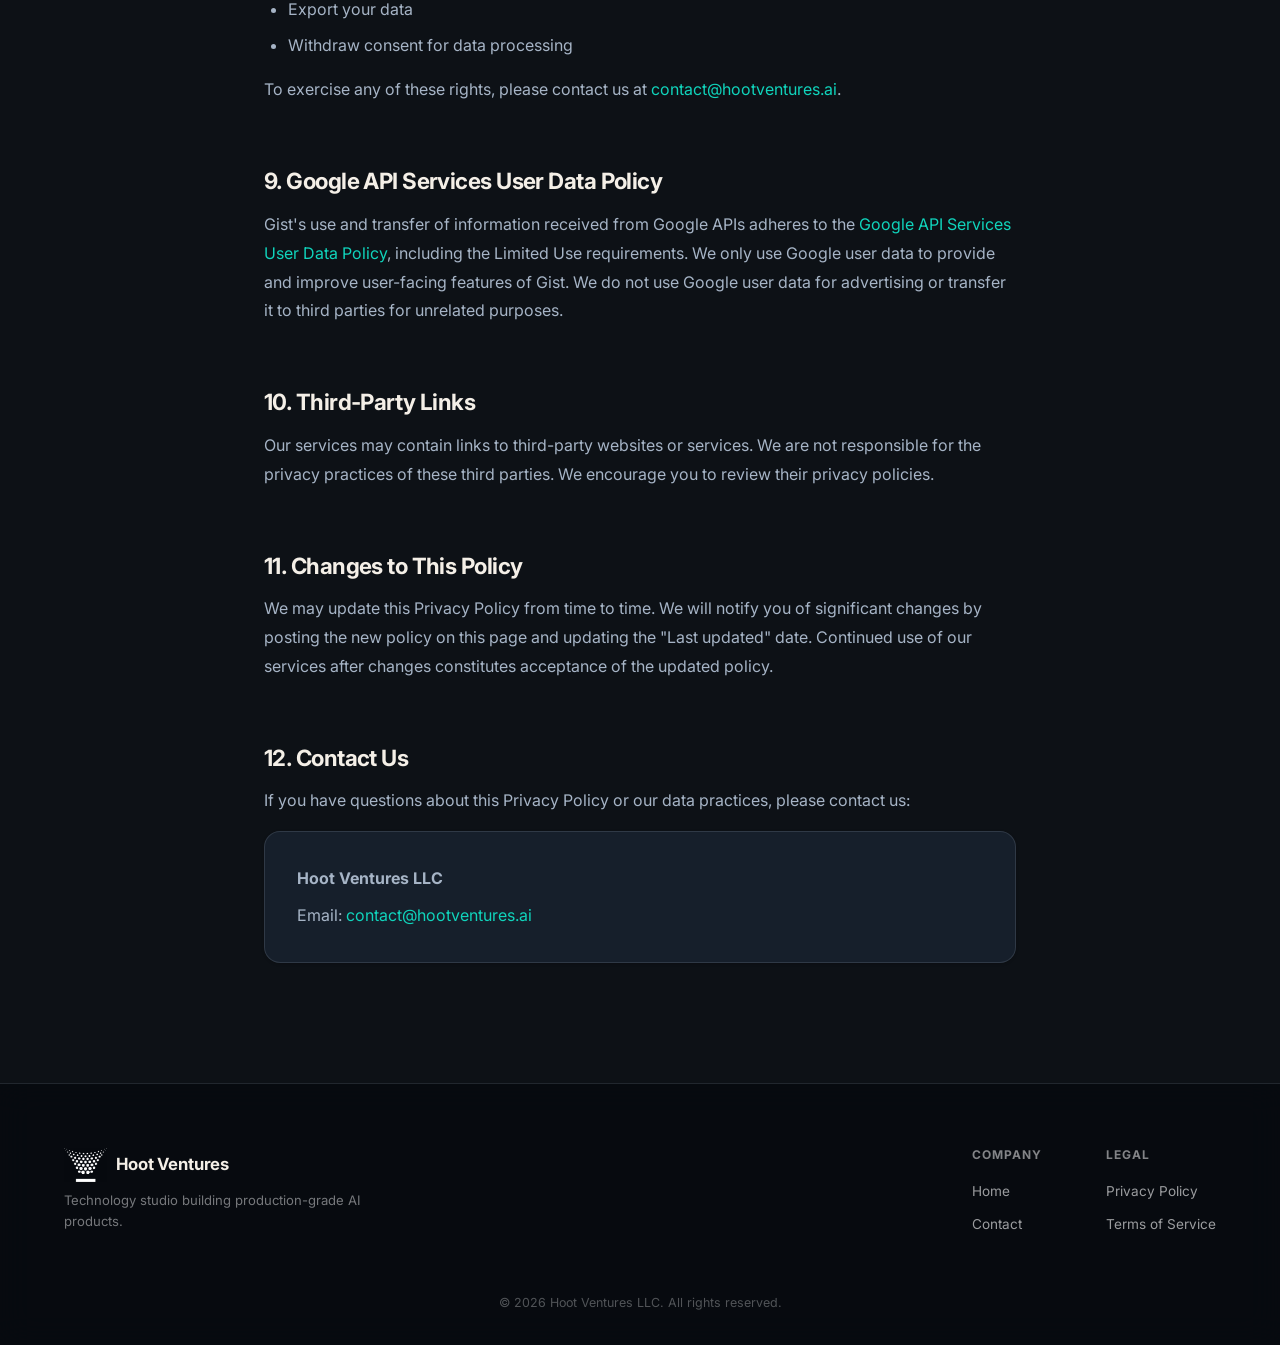
==== commit e3c9df47: "Clean up footer: match header logo size, remove support page and links - Footer logo/name sized to m" ====
--- a/privacy.html
+++ b/privacy.html
@@ -38,7 +38,6 @@
         <li><a href="/">Home</a></li>
         <li><a href="privacy.html">Privacy</a></li>
         <li><a href="terms.html">Terms</a></li>
-        <li><a href="support.html">Support</a></li>
       </ul>
       <button class="nav-hamburger" id="hamburger" aria-label="Toggle menu">
         <span></span><span></span><span></span>
@@ -50,7 +49,6 @@
     <a href="/" onclick="closeMobileMenu()">Home</a>
     <a href="privacy.html" onclick="closeMobileMenu()">Privacy</a>
     <a href="terms.html" onclick="closeMobileMenu()">Terms</a>
-    <a href="support.html" onclick="closeMobileMenu()">Support</a>
   </div>
 
   <!-- Content -->
@@ -182,7 +180,7 @@
             <ul>
               <li><a href="privacy.html">Privacy Policy</a></li>
               <li><a href="terms.html">Terms of Service</a></li>
-              <li><a href="support.html">Support</a></li>
+
             </ul>
           </div>
         </div>
--- a/styles.css
+++ b/styles.css
@@ -39,7 +39,19 @@
   --space-xl: 3rem;
   --space-2xl: 4rem;
   --space-3xl: 6rem;
-  --space-4xl: 8rem;
+  --space-4xl: 5rem;
+}
+
+/* ===========================
+   Desktop / Mobile System
+   Two separate experiences, one codebase.
+   =========================== */
+.desktop-only { display: block; }
+.mobile-only  { display: none;  }
+
+@media (max-width: 768px) {
+  .desktop-only { display: none !important; }
+  .mobile-only  { display: block !important; }
 }
 
 /* Reset */
@@ -53,22 +65,16 @@
   scroll-behavior: smooth;
   -webkit-font-smoothing: antialiased;
   -moz-osx-font-smoothing: grayscale;
-}
-
-body {
-  font-family: 'Inter', -apple-system, BlinkMacSystemFont, 'Segoe UI', sans-serif;
-  font-size: 1rem;
-  font-weight: 400;
-  background:
-    radial-gradient(circle at top, rgba(142, 197, 255, 0.09), transparent 28%),
-    radial-gradient(circle at 85% 18%, rgba(216, 163, 106, 0.08), transparent 22%),
-    linear-gradient(180deg, #0a0f14 0%, #0d1116 18%, #0d1116 100%);
-  color: var(--text-secondary);
-  line-height: 1.6;
-  overflow-x: hidden;
-}
-
-body::before {
+  background: linear-gradient(180deg, #0a0f14 0%, #0d1116 20%, #0d1116 100%);
+}
+
+/* Scroll lock when modal is open — set on <html> only so body::before and position:fixed children still work */
+html.modal-open {
+  overflow: hidden;
+}
+
+/* Subtle grid overlay — also fixed to the viewport */
+html::before {
   content: "";
   position: fixed;
   inset: 0;
@@ -76,7 +82,30 @@
     linear-gradient(rgba(255, 255, 255, 0.018) 1px, transparent 1px),
     linear-gradient(90deg, rgba(255, 255, 255, 0.018) 1px, transparent 1px);
   background-size: 120px 120px;
-  mask-image: linear-gradient(180deg, rgba(0, 0, 0, 0.55), transparent 88%);
+  mask-image: linear-gradient(180deg, rgba(0, 0, 0, 0.5) 0%, rgba(0, 0, 0, 0.2) 55%, rgba(0, 0, 0, 0.08) 100%);
+  pointer-events: none;
+  z-index: -1;
+}
+
+body {
+  font-family: 'Inter', -apple-system, BlinkMacSystemFont, 'Segoe UI', sans-serif;
+  font-size: 1rem;
+  font-weight: 400;
+  background: transparent;
+  color: var(--text-secondary);
+  line-height: 1.6;
+  overflow-x: hidden;
+}
+
+/* Fixed glow layer — position:fixed element works on iOS Safari unlike background-attachment:fixed */
+body::before {
+  content: '';
+  position: fixed;
+  inset: 0;
+  background:
+    radial-gradient(ellipse at 20% 50%, rgba(13, 183, 163, 0.08) 0%, transparent 60%),
+    radial-gradient(ellipse at 80% 30%, rgba(255, 184, 107, 0.06) 0%, transparent 50%),
+    radial-gradient(ellipse at 50% 80%, rgba(13, 183, 163, 0.04) 0%, transparent 40%);
   pointer-events: none;
   z-index: -1;
 }
@@ -158,9 +187,9 @@
 }
 
 .nav.scrolled {
-  background: rgba(13, 17, 22, 0.88);
-  backdrop-filter: blur(20px);
-  -webkit-backdrop-filter: blur(20px);
+  background: rgba(13, 17, 22, 0.45);
+  backdrop-filter: blur(24px);
+  -webkit-backdrop-filter: blur(24px);
   border-bottom: 1px solid var(--card-border);
   padding: 0.6rem 0;
 }
@@ -380,23 +409,16 @@
    Section Labels
    =========================== */
 .section-label {
-  display: inline-flex;
-  align-items: center;
-  gap: 0.5rem;
-  font-size: 0.75rem;
-  font-weight: 700;
-  letter-spacing: 0.1em;
+  display: inline-block;
+  font-size: 0.72rem;
+  font-weight: 600;
+  letter-spacing: 0.12em;
   text-transform: uppercase;
-  color: var(--accent-dark);
+  color: var(--accent);
+  border: 1px solid rgba(13, 183, 163, 0.35);
+  border-radius: 2rem;
+  padding: 0.35rem 1rem;
   margin-bottom: var(--space-md);
-}
-
-.section-label::before {
-  content: '';
-  width: 24px;
-  height: 2px;
-  background: var(--accent);
-  border-radius: 1px;
 }
 
 .section-title {
@@ -421,18 +443,19 @@
   background: transparent;
   color: var(--white);
   position: relative;
-  overflow: hidden;
-}
-
-.hero::before {
-  content: '';
-  position: absolute;
-  top: 0; left: 0; right: 0; bottom: 0;
-  background:
-    radial-gradient(ellipse at 20% 50%, rgba(13, 183, 163, 0.08) 0%, transparent 60%),
-    radial-gradient(ellipse at 80% 30%, rgba(255, 184, 107, 0.06) 0%, transparent 50%),
-    radial-gradient(ellipse at 50% 80%, rgba(13, 183, 163, 0.04) 0%, transparent 40%);
+}
+
+/* .hero::before removed — glows now live on html with background-attachment: fixed
+   so they remain visible throughout the entire scroll journey */
+
+/* Single fixed particle canvas — covers full viewport, spans hero + gauntlet */
+#particleCanvas {
+  position: fixed;
+  inset: 0;
+  width: 100%;
+  height: 100%;
   pointer-events: none;
+  z-index: 1;
 }
 
 .hero .container {
@@ -450,17 +473,17 @@
 }
 
 .hero-content h1 {
-  font-size: clamp(2.75rem, 5.5vw, 4rem);
+  font-size: clamp(3.25rem, 7vw, 6rem);
   font-weight: 800;
-  line-height: 1.05;
-  letter-spacing: -0.035em;
+  line-height: 1.0;
+  letter-spacing: -0.04em;
   color: var(--white);
   margin-bottom: var(--space-md);
   opacity: 0;
   animation: fadeUp 0.8s ease forwards;
 }
 
-.hero-content h1 .accent-word {
+.accent-word {
   color: var(--accent);
 }
 
@@ -776,81 +799,197 @@
 }
 
 /* ===========================
-   Approach Section
+   Deterministic Hardening Section
    =========================== */
-.approach-section {
-  background: var(--paper);
-}
-
-.approach-content {
-  max-width: 700px;
-}
-
-.approach-content h2 {
-  margin-bottom: var(--space-md);
-}
-
-.approach-content > p {
-  color: var(--text-secondary);
-  line-height: 1.8;
-  margin-bottom: var(--space-md);
-}
-
-.approach-pillars {
-  display: grid;
-  grid-template-columns: repeat(5, 1fr);
-  gap: var(--space-sm);
-  margin-top: var(--space-2xl);
-}
-
-.approach-pillar {
+.deterministic-hardening-section {
+  display: flex;
+  flex-direction: column;
+  align-items: center;
+  justify-content: center;
+  padding: 120px 24px;
+  background-color: transparent;
   text-align: center;
-}
-
-.approach-pillar-icon {
-  width: 48px;
-  height: 48px;
-  border-radius: var(--radius-md);
-  background: var(--card-bg);
-  border: 1px solid var(--card-border);
-  display: flex;
-  align-items: center;
-  justify-content: center;
-  margin: 0 auto var(--space-xs);
-  transition: all 0.3s ease;
-}
-
-.approach-pillar:hover .approach-pillar-icon {
-  background: var(--accent-light);
-  border-color: var(--accent);
-  transform: translateY(-2px);
-  box-shadow: var(--shadow-md);
-}
-
-.approach-pillar-icon svg {
-  width: 22px;
-  height: 22px;
-  stroke: var(--ink-muted);
-  stroke-width: 1.8;
+  scroll-margin-top: 56px;
+  border-top: 1px solid var(--card-border);
+}
+
+/* ── Header Block ── */
+.header-block {
+  max-width: 800px;
+  margin-bottom: 64px;
+}
+
+.gs-eyebrow {
+  display: inline-block;
+  font-size: 0.72rem;
+  font-weight: 600;
+  letter-spacing: 0.12em;
+  text-transform: uppercase;
+  color: var(--accent);
+  border: 1px solid rgba(13, 183, 163, 0.35);
+  border-radius: 2rem;
+  padding: 0.35rem 1rem;
+  margin-bottom: 2rem;
+}
+
+.gs-headline {
+  font-size: clamp(2.6rem, 6vw, 4.75rem);
+  font-weight: 800;
+  line-height: 1.0;
+  letter-spacing: -0.04em;
+  color: var(--white);
+  margin-bottom: 1.25rem;
+}
+
+.gs-subtext {
+  font-size: 1.05rem;
+  color: rgba(255, 255, 255, 0.65);
+  max-width: 600px;
+  margin: 0 auto;
+  line-height: 1.7;
+}
+
+/* ── Ring Wrapper: positions HTML labels over the SVG ── */
+.ring-wrapper {
+  position: relative;
+  width: 100%;
+  max-width: clamp(400px, 75vw, 620px);
+  margin: 0 auto;
+  aspect-ratio: 1;
+}
+
+.gs-ring-diagram {
+  width: 100%;
+  height: 100%;
+  display: block;
+  font-family: 'Inter', -apple-system, BlinkMacSystemFont, sans-serif;
+}
+
+/* Ring border circles — match 01-03 top edge */
+.gs-ring-border {
   fill: none;
-}
-
-.approach-pillar:hover .approach-pillar-icon svg {
-  stroke: var(--accent-dark);
-}
-
-.approach-pillar-text {
-  font-size: 0.78rem;
+  stroke: rgba(255, 255, 255, 0.18);
+  stroke-width: 2;
+}
+
+/* Segment fills only (no stroke — diagonal seams removed) */
+.gs-seg {
+  fill: rgba(255, 255, 255, 0.02);
+  stroke: none;
+  transition: fill 0.3s ease;
+}
+.gs-seg:hover {
+  fill: rgba(255, 255, 255, 0.04);
+}
+
+/* Vertical + horizontal dividers */
+.gs-divider {
+  stroke: rgba(255, 255, 255, 0.18);
+  stroke-width: 2;
+}
+
+/* Quadrant text inside the donut — matches old card typography */
+.gs-quad-num {
+  font-size: 38px;
+  font-weight: 800;
+  fill: rgba(255, 255, 255, 0.07);
+  letter-spacing: -0.04em;
+  font-variant-numeric: tabular-nums;
+}
+.gs-quad-num--ai {
+  fill: rgba(180, 138, 255, 0.12);
+}
+.gs-quad-title {
+  font-size: 14px;
+  font-weight: 700;
+  fill: rgba(255, 255, 255, 0.88);
+  letter-spacing: -0.02em;
+}
+.gs-quad-title--ai {
+  fill: #b48aff;
+}
+.gs-center-body {
+  font-size: 13.6px;
+  fill: rgba(255, 255, 255, 0.48);
+}
+
+/* Corner descriptions — outside the donut ring */
+.gs-corner-label {
+  font-size: 13.6px;
+  fill: rgba(255, 255, 255, 0.48);
+  font-family: inherit;
+}
+
+/* Curved label hugging the donut */
+.gs-curved-label {
+  font-size: 13px;
   font-weight: 600;
-  color: var(--text-secondary);
+  letter-spacing: 0.22em;
+  fill: rgba(255, 255, 255, 0.45);
+  text-transform: uppercase;
+}
+
+/* ── Corner description labels (outside the ring) ── */
+.ring-label {
+  position: absolute;
+  display: flex;
+  flex-direction: column;
+  max-width: 170px;
+}
+
+.ring-label-body {
+  font-size: 0.85rem;
+  color: rgba(255, 255, 255, 0.48);
+  line-height: 1.55;
+}
+
+/* Position each label at the visual center of its donut segment */
+.ring-label--nw {
+  top: 14%;
+  left: 6%;
+  text-align: left;
+}
+.ring-label--ne {
+  top: 14%;
+  right: 6%;
+  text-align: right;
+  align-items: flex-end;
+}
+.ring-label--sw {
+  bottom: 14%;
+  left: 6%;
+  text-align: left;
+}
+.ring-label--se {
+  bottom: 14%;
+  right: 6%;
+  text-align: right;
+  align-items: flex-end;
+}
+
+/* ── Ring description list (mobile only, hidden on desktop) ── */
+.ring-desc-list {
+  display: none;
+}
+
+/* ── Footer Block (Mic Drop) ── */
+.footer-block {
+  margin-top: 40px;
+  max-width: 600px;
+}
+
+.footer-block h3 {
+  font-size: clamp(24px, 4vw, 32px);
+  font-weight: 700;
+  color: #ffffff;
   line-height: 1.3;
 }
 
 /* ===========================
-   Blueprint Section (Centerpiece)
+   Production AI Stack Section
    =========================== */
 .blueprint-section {
-  background: var(--surface-raised);
+  background: transparent;
   border-top: 1px solid var(--card-border);
   border-bottom: 1px solid var(--card-border);
   padding: var(--space-4xl) 0;
@@ -864,479 +1003,461 @@
 }
 
 .blueprint-header h2 {
+  font-size: clamp(2.6rem, 6vw, 4.75rem);
+  font-weight: 800;
+  letter-spacing: -0.04em;
+  color: var(--white);
+  line-height: 1.0;
   margin-bottom: var(--space-sm);
 }
 
 .blueprint-header p {
-  color: var(--text-secondary);
+  font-size: 1.05rem;
+  color: rgba(255, 255, 255, 0.65);
   line-height: 1.7;
 }
 
-/* Three-zone diagram */
-.blueprint-diagram {
+/* Data flow connector between sections */
+.bp-flow-connector {
+  display: flex;
+  justify-content: center;
+  align-items: stretch;
+  height: 2rem;
+  position: relative;
+}
+.bp-flow-connector::before {
+  content: '';
+  width: 1px;
+  background: linear-gradient(to bottom, var(--card-border), rgba(196, 211, 230, 0.08));
+}
+.bp-flow-connector::after {
+  content: '';
+  position: absolute;
+  bottom: 0;
+  left: 50%;
+  transform: translateX(-50%);
+  width: 5px;
+  height: 5px;
+  border-right: 1px solid rgba(196, 211, 230, 0.3);
+  border-bottom: 1px solid rgba(196, 211, 230, 0.3);
+  transform: translateX(-50%) rotate(45deg);
+}
+.bp-flow-connector--write::before {
+  background: linear-gradient(to bottom, rgba(255, 156, 80, 0.3), rgba(255, 156, 80, 0.08));
+}
+.bp-flow-connector--write::after {
+  border-color: rgba(255, 156, 80, 0.4);
+}
+
+/* Full-width horizontal rail (inputs / outputs) */
+.bp-rail {
+  display: flex;
+  flex-direction: column;
+  gap: 1rem;
+  padding: 1.25rem 1.75rem;
+  border: 1px solid var(--card-border);
+  border-radius: var(--radius-md);
+  background: var(--card-bg);
+}
+.bp-rail--inputs {
+  border-top: 2px solid rgba(196, 211, 230, 0.15);
+}
+.bp-rail--outputs {
+  border-bottom: 2px solid rgba(13, 183, 163, 0.2);
+}
+.bp-rail-header {
+  display: flex;
+  flex-direction: column;
+  gap: 0.3rem;
+}
+.bp-rail-pills {
+  display: flex;
+  flex-wrap: wrap;
+  gap: 0.5rem;
+}
+.bp-rail-pills .rail-item {
+  justify-content: center;
+  text-align: center;
+}
+
+/* Full-width layer stack */
+.bp-layer-stack {
+  display: flex;
+  flex-direction: column;
+  gap: 0.875rem;
+}
+
+/* Legacy: Side rails (kept for responsive fallback) */
+.stack-rail {
+  background: var(--card-bg);
+  border: 1px solid var(--card-border);
+  border-radius: 1.75rem;
+  padding: 1.25rem;
+  position: sticky;
+  top: 5rem;
+}
+
+.rail-label {
+  font-size: 0.75rem;
+  font-weight: 700;
+  letter-spacing: 0.08em;
+  text-transform: uppercase;
+  color: var(--text-primary);
+  text-align: left;
+}
+
+.rail-desc {
+  font-size: 0.82rem;
+  color: var(--text-secondary);
+  line-height: 1.5;
+  text-align: left;
+}
+
+.rail-items {
+  display: flex;
+  flex-direction: column;
+  gap: 0.5rem;
+}
+
+.rail-item {
+  display: flex;
+  align-items: center;
+  justify-content: center;
+  text-align: center;
+  background: rgba(255, 255, 255, 0.04);
+  border: 1px solid var(--card-border);
+  border-radius: 0.75rem;
+  padding: 0.5rem 0.75rem;
+  font-size: 0.82rem;
+  color: var(--text-secondary);
+  transition: border-color 0.2s ease, background 0.2s ease, color 0.2s ease;
+  cursor: default;
+}
+
+.rail-item:hover {
+  border-color: rgba(13, 183, 163, 0.35);
+  background: rgba(13, 183, 163, 0.06);
+  color: var(--text-primary);
+}
+
+.rail-num {
+  font-size: 0.68rem;
+  color: var(--ink-muted);
+}
+
+/* Layer cards */
+.stack-layers {
+  display: flex;
+  flex-direction: column;
+  gap: 1rem;
+}
+
+.layer-card {
+  background: var(--card-bg);
+  border: 1px solid var(--card-border);
+  border-radius: 2rem;
+  padding: 1.5rem;
+  transition: transform 0.25s ease, box-shadow 0.25s ease;
+}
+
+.layer-card:hover {
+  transform: translateY(-2px);
+  box-shadow: 0 12px 40px rgba(0, 0, 0, 0.3);
+}
+
+.layer-card--accent {
+  border-color: rgba(13, 183, 163, 0.25);
+  background: linear-gradient(135deg, var(--card-bg) 0%, rgba(13, 183, 163, 0.04) 100%);
+}
+
+.layer-card-top {
+  display: flex;
+  align-items: flex-start;
+  justify-content: space-between;
+  gap: 1rem;
+  margin-bottom: 1rem;
+}
+
+.layer-eyebrow {
+  font-size: 0.6rem;
+  font-weight: 700;
+  text-transform: uppercase;
+  letter-spacing: 0.2em;
+  color: var(--ink-muted);
+  margin-bottom: 0.4rem;
+}
+
+.layer-title {
+  font-size: 1.5rem;
+  font-weight: 700;
+  letter-spacing: -0.025em;
+  color: var(--text-primary);
+  margin-bottom: 0.35rem;
+  line-height: 1.3;
+}
+
+.layer-subtitle {
+  font-size: 0.875rem;
+  color: var(--text-secondary);
+  line-height: 1.65;
+  margin-top: 0.5rem;
+}
+
+.layer-num-badge {
+  flex-shrink: 0;
+  width: 1.625rem;
+  height: 1.625rem;
+  border-radius: 50%;
+  border: 1px solid rgba(196, 211, 230, 0.12);
+  background: rgba(255, 255, 255, 0.03);
+  display: flex;
+  align-items: center;
+  justify-content: center;
+  font-size: 0.65rem;
+  font-weight: 700;
+  color: var(--text-muted);
+  opacity: 0.55;
+}
+
+.layer-tags {
+  display: flex;
+  flex-wrap: wrap;
+  gap: 0.5rem;
+}
+
+.layer-tag {
+  display: inline-flex;
+  border: 1px solid var(--card-border);
+  background: rgba(255, 255, 255, 0.04);
+  color: var(--text-secondary);
+  border-radius: 100px;
+  padding: 0.3rem 0.75rem;
+  font-size: 0.78rem;
+  transition: border-color 0.2s ease, background 0.2s ease;
+  cursor: default;
+}
+
+.layer-tag:hover {
+  border-color: rgba(196, 211, 230, 0.3);
+  background: rgba(255, 255, 255, 0.07);
+}
+
+.layer-tag--accent {
+  border-color: rgba(13, 183, 163, 0.2);
+  background: rgba(13, 183, 163, 0.05);
+  color: var(--text-secondary);
+}
+
+.layer-tag--accent:hover {
+  background: rgba(13, 183, 163, 0.1);
+  border-color: rgba(13, 183, 163, 0.4);
+}
+
+.layer-callout {
+  margin-top: 1rem;
+  display: inline-flex;
+  border: 1px solid rgba(13, 183, 163, 0.3);
+  background: rgba(13, 183, 163, 0.08);
+  color: var(--accent);
+  border-radius: 100px;
+  padding: 0.35rem 1rem;
+  font-size: 0.8rem;
+  font-weight: 500;
+}
+
+/* ── The Read/Write Fork — the key architectural claim ── */
+.path-fork {
+  text-align: center;
+  padding: 1rem 0 0.25rem;
+  position: relative;
+}
+
+.path-fork::before {
+  content: '';
+  display: block;
+  width: 1px;
+  height: 1.25rem;
+  background: var(--card-border);
+  margin: 0 auto 0.75rem;
+}
+
+.path-fork::after {
+  content: '';
+  display: block;
+  width: 60%;
+  height: 1px;
+  background: var(--card-border);
+  margin: 0.75rem auto 0;
+}
+
+.path-fork-label {
+  font-size: 0.72rem;
+  font-weight: 600;
+  letter-spacing: 0.08em;
+  text-transform: uppercase;
+  color: var(--ink-muted);
+}
+
+/* Two-column read/write split */
+.layer-split {
   display: grid;
-  grid-template-columns: 240px 1fr 240px;
-  gap: var(--space-lg);
-  align-items: stretch;
-  margin-bottom: var(--space-2xl);
-}
-
-/* Zone 1: Chaos */
-.blueprint-chaos {
-  background: var(--paper);
-  border: 1px dashed rgba(196, 211, 230, 0.12);
-  border-radius: var(--radius-xl);
-  padding: var(--space-lg);
-  display: flex;
-  flex-direction: column;
-}
-
-.blueprint-zone-title {
-  font-size: 0.7rem;
-  font-weight: 700;
+  grid-template-columns: 1fr 1fr;
+  gap: 1rem;
+}
+
+/* Read path styling */
+.layer-card--read {
+  border-color: rgba(196, 211, 230, 0.18);
+}
+
+.layer-eyebrow--read {
+  color: var(--text-secondary);
+}
+
+.layer-tag--read {
+  border-color: rgba(196, 211, 230, 0.15);
+  background: rgba(196, 211, 230, 0.04);
+  color: var(--text-secondary);
+}
+
+.layer-tag--read:hover {
+  border-color: rgba(196, 211, 230, 0.3);
+  background: rgba(196, 211, 230, 0.08);
+}
+
+/* Write path styling — more visually distinct, danger zone */
+.layer-card--write {
+  border-color: rgba(255, 140, 66, 0.25);
+  background: linear-gradient(135deg, var(--card-bg) 0%, rgba(255, 140, 66, 0.03) 100%);
+}
+
+.layer-eyebrow--write {
+  color: #ff9c50;
+}
+
+.layer-tag--write {
+  border-color: rgba(255, 140, 66, 0.2);
+  background: rgba(255, 140, 66, 0.05);
+  color: var(--text-secondary);
+}
+
+.layer-tag--write:hover {
+  background: rgba(255, 140, 66, 0.1);
+  border-color: rgba(255, 140, 66, 0.4);
+}
+
+.layer-card--write .layer-callout {
+  border-color: rgba(255, 140, 66, 0.3);
+  background: rgba(255, 140, 66, 0.08);
+  color: #ff9c50;
+}
+
+/* Path arrows below each split card */
+.path-arrow {
+  margin-top: 1rem;
+  display: flex;
+  align-items: center;
+  gap: 0.5rem;
+  font-size: 0.72rem;
+  font-weight: 500;
+  color: var(--ink-muted);
+  letter-spacing: 0.02em;
+}
+
+.path-arrow svg {
+  width: 16px;
+  height: 16px;
+  color: var(--ink-muted);
+  flex-shrink: 0;
+}
+
+/* Write-path rail item highlight */
+.rail-item--write {
+  border-color: rgba(255, 140, 66, 0.25);
+  color: #ff9c50;
+}
+
+.rail-item--write:hover {
+  border-color: rgba(255, 140, 66, 0.45);
+  background: rgba(255, 140, 66, 0.08);
+  color: #ff9c50;
+}
+
+/* Meta rail items (non-input properties) */
+.rail-item--meta {
+  border-style: dashed;
+  color: var(--ink-muted);
+  font-size: 0.78rem;
+}
+
+/* Fallback callout in the right rail */
+.rail-fallback {
+  margin-top: 1rem;
+  padding: 0.75rem;
+  border: 1px dashed rgba(196, 211, 230, 0.2);
+  border-radius: 0.75rem;
+  background: rgba(255, 255, 255, 0.02);
+}
+
+.rail-fallback-title {
+  font-size: 0.68rem;
+  font-weight: 600;
   text-transform: uppercase;
   letter-spacing: 0.1em;
+  color: var(--ink-muted);
+  margin-bottom: 0.3rem;
+}
+
+.rail-fallback-line {
+  font-size: 0.82rem;
+  font-weight: 500;
+  color: var(--text-secondary);
+  font-style: italic;
+}
+
+/* Stack footer bar */
+.stack-footer {
+  display: flex;
+  align-items: center;
+  justify-content: space-between;
+  gap: 1.5rem;
+  border: 1px solid var(--card-border);
+  background: rgba(255, 255, 255, 0.02);
+  border-radius: 1.5rem;
+  padding: 1.25rem 1.75rem;
+}
+
+.stack-footer-title {
+  font-size: 0.9rem;
+  font-weight: 600;
+  color: var(--text-primary);
   margin-bottom: 0.25rem;
 }
 
-.blueprint-zone-subtitle {
-  font-size: 0.78rem;
-  color: var(--text-muted);
-  margin-bottom: var(--space-md);
+.stack-footer-desc {
+  font-size: 0.82rem;
+  color: var(--text-secondary);
   line-height: 1.5;
 }
 
-.chaos-nodes {
-  display: flex;
-  flex-wrap: wrap;
-  gap: 0.5rem;
-  flex: 1;
-  align-content: flex-start;
-}
-
-.chaos-node {
-  display: flex;
-  align-items: center;
-  gap: 0.4rem;
-  padding: 0.4rem 0.7rem;
-  background: var(--card-bg);
-  border: 1px solid var(--card-border);
-  border-radius: var(--radius-sm);
-  font-size: 0.75rem;
-  font-weight: 500;
-  color: var(--text-secondary);
-  transition: all 0.2s ease;
-  cursor: default;
-  position: relative;
-}
-
-.chaos-node:hover {
-  border-color: var(--accent);
-  color: var(--ink);
-  transform: translateY(-2px);
-  box-shadow: var(--shadow-sm);
-}
-
-.chaos-node svg {
-  width: 14px;
-  height: 14px;
-  stroke: var(--text-muted);
-  stroke-width: 1.8;
-  fill: none;
+.stack-provenance-badge {
   flex-shrink: 0;
-}
-
-.chaos-node:hover svg {
-  stroke: var(--accent);
-}
-
-/* Chaos tooltips */
-.chaos-tooltip {
-  display: none;
-  position: absolute;
-  left: calc(100% + 8px);
-  top: 50%;
-  transform: translateY(-50%);
-  background: var(--card-bg);
-  color: var(--text-secondary);
-  border: 1px solid var(--card-border);
-  border-radius: var(--radius-sm);
-  padding: 0.5rem 0.75rem;
-  font-size: 0.75rem;
-  line-height: 1.5;
-  width: 220px;
-  box-shadow: var(--shadow-md);
-  z-index: 10;
-  pointer-events: none;
-}
-
-.chaos-node:hover .chaos-tooltip {
-  display: block;
-}
-
-.chaos-node:hover {
-  transform: rotate(0deg) translateY(-2px) !important;
-}
-
-/* Zone 2: Engine */
-.blueprint-engine {
-  background: var(--surface-raised);
-  border-radius: var(--radius-xl);
-  padding: var(--space-lg);
-  display: flex;
-  flex-direction: column;
-  gap: var(--space-sm);
-  position: relative;
-}
-
-.blueprint-engine .blueprint-zone-title {
-  color: var(--accent);
-}
-
-.blueprint-engine .blueprint-zone-subtitle {
-  color: rgba(255, 255, 255, 0.4);
-}
-
-.engine-layer {
-  background: rgba(255, 255, 255, 0.04);
-  border: 1px solid rgba(255, 255, 255, 0.08);
-  border-radius: var(--radius-md);
-  padding: 0.85rem 1rem;
-  display: flex;
-  align-items: center;
-  gap: 0.75rem;
-  cursor: default;
-  transition: all 0.25s ease;
-  position: relative;
-}
-
-.engine-layer:hover {
-  background: rgba(255, 255, 255, 0.08);
-  border-color: rgba(13, 183, 163, 0.3);
-  transform: translateX(4px);
-}
-
-.engine-layer-num {
-  width: 28px;
-  height: 28px;
-  border-radius: 8px;
-  background: rgba(13, 183, 163, 0.15);
-  display: flex;
-  align-items: center;
-  justify-content: center;
-  font-size: 0.7rem;
-  font-weight: 700;
-  color: var(--accent);
-  flex-shrink: 0;
-}
-
-.engine-layer-content {
-  flex: 1;
-  min-width: 0;
-}
-
-.engine-layer-title {
-  font-size: 0.82rem;
-  font-weight: 600;
-  color: rgba(255, 255, 255, 0.9);
-  margin-bottom: 0.15rem;
-}
-
-.engine-layer-desc {
-  font-size: 0.72rem;
-  color: rgba(255, 255, 255, 0.4);
-  line-height: 1.4;
-}
-
-/* Engine module pills */
-.engine-modules {
-  display: flex;
-  gap: 0.4rem;
-  flex-wrap: wrap;
-  margin-top: 0.5rem;
-}
-
-.engine-module {
-  font-size: 0.68rem;
-  font-weight: 600;
-  padding: 0.2rem 0.55rem;
-  background: rgba(255, 255, 255, 0.06);
-  border: 1px solid rgba(255, 255, 255, 0.1);
-  border-radius: var(--radius-sm);
-  color: rgba(255, 255, 255, 0.65);
-}
-
-/* Agent chain visualization */
-.engine-agent-chain {
-  display: flex;
-  align-items: center;
-  gap: 0;
-  margin-top: 0.6rem;
-}
-
-.engine-agent-node {
-  width: 56px;
-  height: 56px;
-  background: rgba(255, 255, 255, 0.04);
-  border: 2px solid var(--accent);
-  border-radius: 50%;
-  display: flex;
-  align-items: center;
-  justify-content: center;
-  font-size: 0.65rem;
-  font-weight: 700;
-  color: var(--accent);
-  text-align: center;
-  flex-shrink: 0;
-}
-
-.engine-agent-line {
-  flex: 1;
-  height: 2px;
-  background: rgba(13, 183, 163, 0.3);
-  min-width: 8px;
-}
-
-/* Context chips */
-.engine-chips {
-  display: flex;
-  gap: 0.4rem;
-  flex-wrap: wrap;
-  margin-top: 0.5rem;
-}
-
-.engine-chip {
-  font-size: 0.68rem;
-  font-weight: 600;
-  padding: 0.2rem 0.6rem;
-  background: rgba(13, 183, 163, 0.1);
+  border: 1px solid rgba(13, 183, 163, 0.3);
+  background: rgba(13, 183, 163, 0.08);
   color: var(--accent);
   border-radius: 100px;
-}
-
-.engine-layer-chevron {
-  color: rgba(255, 255, 255, 0.2);
+  padding: 0.4rem 1rem;
   font-size: 0.8rem;
-  transition: all 0.2s ease;
-}
-
-.engine-layer:hover .engine-layer-chevron {
-  color: var(--accent);
-  transform: translateX(2px);
-}
-
-/* Engine layer hover tooltip */
-.engine-tooltip {
-  display: none;
-  position: absolute;
-  left: calc(100% + 12px);
-  top: 50%;
-  transform: translateY(-50%);
-  background: var(--card-bg);
-  color: var(--text-primary);
-  border-radius: var(--radius-md);
-  padding: 1rem 1.25rem;
-  width: 280px;
-  box-shadow: var(--shadow-xl);
-  z-index: 10;
-  font-size: 0.8rem;
-  line-height: 1.6;
-  border: 1px solid var(--card-border);
-}
-
-.engine-tooltip::before {
-  content: '';
-  position: absolute;
-  left: -6px;
-  top: 50%;
-  transform: translateY(-50%) rotate(45deg);
-  width: 12px;
-  height: 12px;
-  background: var(--card-bg);
-  border-left: 1px solid var(--card-border);
-  border-bottom: 1px solid var(--card-border);
-}
-
-.engine-layer:hover .engine-tooltip {
-  display: block;
-  animation: tooltipIn 0.2s ease;
-}
-
-@keyframes tooltipIn {
-  from { opacity: 0; transform: translateY(-50%) translateX(-4px); }
-  to { opacity: 1; transform: translateY(-50%) translateX(0); }
-}
-
-.engine-tooltip-title {
-  font-weight: 700;
-  font-size: 0.82rem;
-  margin-bottom: 0.35rem;
-  color: var(--ink);
-}
-
-.engine-tooltip-body {
-  color: var(--text-secondary);
-}
-
-/* Governance bar */
-.engine-governance {
-  background: rgba(13, 183, 163, 0.08);
-  border: 1px solid rgba(13, 183, 163, 0.15);
-  border-radius: var(--radius-md);
-  padding: 0.65rem 1rem;
-  display: flex;
-  align-items: center;
-  gap: 1rem;
-  margin-top: auto;
-}
-
-.engine-governance-label {
-  font-size: 0.7rem;
-  font-weight: 700;
-  text-transform: uppercase;
-  letter-spacing: 0.08em;
-  color: var(--accent);
-  flex-shrink: 0;
-}
-
-.engine-governance-items {
-  display: flex;
-  gap: 0.75rem;
-  flex-wrap: wrap;
-}
-
-.engine-governance-items span {
-  font-size: 0.7rem;
-  color: rgba(255, 255, 255, 0.5);
-}
-
-/* Zone 3: Experiences */
-.blueprint-experiences {
-  display: flex;
-  flex-direction: column;
-  gap: var(--space-sm);
-}
-
-.experience-card {
-  background: var(--card-bg);
-  border: 1px solid var(--card-border);
-  border-radius: var(--radius-lg);
-  padding: var(--space-md);
-  transition: all 0.3s ease;
-  flex: 1;
-  display: flex;
-  flex-direction: column;
-}
-
-.experience-card:hover {
-  transform: translateY(-3px);
-  box-shadow: var(--shadow-lg);
-}
-
-.experience-card.primary {
-  border-left: 4px solid var(--accent);
-}
-
-.experience-card-label {
-  font-size: 0.65rem;
-  font-weight: 700;
-  text-transform: uppercase;
-  letter-spacing: 0.08em;
-  color: var(--accent-dark);
-  margin-bottom: 0.35rem;
-}
-
-.experience-card h3 {
-  font-size: 1.05rem;
-  margin-bottom: 0.35rem;
-}
-
-.experience-card p {
-  font-size: 0.8rem;
-  color: var(--text-secondary);
-  line-height: 1.5;
-  flex: 1;
-}
-
-.experience-card-bullets {
-  list-style: none;
-  margin-top: 0.5rem;
-}
-
-.experience-card-bullets li {
-  font-size: 0.78rem;
-  color: var(--text-secondary);
-  padding: 0.2rem 0;
-  padding-left: 1rem;
-  position: relative;
-}
-
-.experience-card-bullets li::before {
-  content: '';
-  position: absolute;
-  left: 0;
-  top: 0.6rem;
-  width: 5px;
-  height: 5px;
-  border-radius: 50%;
-  background: var(--accent);
-}
-
-/* Blueprint microcopy */
-.blueprint-footer {
-  text-align: center;
-  max-width: 560px;
-  margin: 0 auto;
-}
-
-.blueprint-footer p {
-  font-size: 1rem;
-  color: var(--text-secondary);
-  line-height: 1.7;
-}
-
-.blueprint-footer p strong {
-  color: var(--ink);
-}
-
-.blueprint-cta {
-  margin-top: var(--space-md);
-  display: flex;
-  gap: var(--space-sm);
-  justify-content: center;
-}
-
-/* Technical brief block */
-.blueprint-brief {
-  background: var(--paper);
-  border: 1px solid var(--card-border);
-  border-radius: var(--radius-lg);
-  padding: var(--space-lg);
-  margin-top: var(--space-2xl);
-  max-width: 800px;
-  margin-left: auto;
-  margin-right: auto;
-}
-
-.blueprint-brief h3 {
-  font-size: 0.85rem;
-  text-transform: uppercase;
-  letter-spacing: 0.06em;
-  color: var(--ink-muted);
-  margin-bottom: var(--space-sm);
-}
-
-.blueprint-brief p {
-  font-size: 0.9rem;
-  color: var(--text-secondary);
-  line-height: 1.8;
-}
+  font-weight: 500;
+  white-space: nowrap;
+}
+
 
 /* ===========================
    Proof / Credibility Section
    =========================== */
 .credibility-section {
-  background: var(--paper);
+  background: transparent;
 }
 
 .credibility-grid {
@@ -1440,7 +1561,7 @@
    Products Section
    =========================== */
 .products-section {
-  background: var(--surface-raised);
+  background: transparent;
   border-top: 1px solid var(--card-border);
   border-bottom: 1px solid var(--card-border);
 }
@@ -1504,7 +1625,8 @@
 
 /* Phone Mockup */
 .phone-mockup {
-  width: 300px;
+  width: 100%;
+  max-width: 260px;
   background: var(--surface-raised);
   border-radius: 36px;
   padding: 12px;
@@ -1530,6 +1652,8 @@
   border-radius: 26px;
   padding: 2.5rem 1.25rem 1.5rem;
   min-height: 420px;
+  max-height: 290px;
+  overflow: hidden;
 }
 
 .mock-header {
@@ -1595,7 +1719,7 @@
    Services Section
    =========================== */
 .services-section {
-  background: var(--paper);
+  background: transparent;
 }
 
 .services-grid {
@@ -1640,7 +1764,7 @@
    Culture Section
    =========================== */
 .culture-section {
-  background: var(--surface-raised);
+  background: transparent;
   color: var(--white);
 }
 
@@ -1691,27 +1815,569 @@
 }
 
 /* ===========================
-   Contact Section
+   What We Do — Combined Section
+   =========================== */
+.whatwedo-section {
+  background: transparent;
+  border-top: 1px solid var(--card-border);
+  scroll-margin-top: 56px;
+}
+
+.whatwedo-header {
+  max-width: 680px;
+  margin-bottom: var(--space-2xl);
+}
+
+.whatwedo-header h2 {
+  font-size: clamp(2.6rem, 6vw, 4.75rem);
+  font-weight: 800;
+  letter-spacing: -0.04em;
+  color: var(--white);
+  line-height: 1.0;
+  margin-bottom: var(--space-sm);
+}
+
+.whatwedo-subhead {
+  font-size: 1.05rem;
+  color: rgba(255, 255, 255, 0.65);
+  line-height: 1.7;
+  max-width: 540px;
+}
+
+/* Gist showcase */
+.gist-showcase {
+  display: grid;
+  grid-template-columns: 1fr 380px;
+  gap: var(--space-3xl);
+  align-items: center;
+  background: var(--card-bg);
+  border: 1px solid var(--card-border);
+  border-radius: 2rem;
+  padding: 2.5rem 3rem;
+  margin-bottom: var(--space-2xl);
+}
+
+.gist-launch-badge {
+  display: inline-flex;
+  align-items: center;
+  gap: 0.5rem;
+  background: rgba(13, 183, 163, 0.1);
+  border: 1px solid rgba(13, 183, 163, 0.3);
+  color: var(--accent-dark);
+  border-radius: 100px;
+  padding: 0.35rem 0.9rem;
+  font-size: 0.78rem;
+  font-weight: 600;
+  letter-spacing: 0.03em;
+  margin-bottom: 1.25rem;
+}
+
+.launch-pulse {
+  width: 7px;
+  height: 7px;
+  border-radius: 50%;
+  background: var(--accent);
+  animation: pulseGlow 2s ease-in-out infinite;
+  flex-shrink: 0;
+}
+
+@keyframes pulseGlow {
+  0%, 100% { opacity: 1; box-shadow: 0 0 0 0 rgba(13, 183, 163, 0.5); }
+  50% { opacity: 0.7; box-shadow: 0 0 0 5px rgba(13, 183, 163, 0); }
+}
+
+.gist-name {
+  font-size: 2.5rem;
+  font-weight: 800;
+  letter-spacing: -0.03em;
+  color: var(--text-primary);
+  margin-bottom: 0.4rem;
+  line-height: 1;
+}
+
+.gist-tagline {
+  font-size: 1.05rem;
+  font-weight: 500;
+  color: var(--accent-dark);
+  margin-bottom: 1rem;
+}
+
+.gist-desc {
+  font-size: 0.92rem;
+  color: var(--text-secondary);
+  line-height: 1.7;
+  margin-bottom: 1.25rem;
+  max-width: 480px;
+}
+
+.gist-proof-callout {
+  display: flex;
+  align-items: flex-start;
+  gap: 0.5rem;
+  background: rgba(255, 255, 255, 0.03);
+  border: 1px solid var(--card-border);
+  border-radius: 0.75rem;
+  padding: 0.65rem 0.9rem;
+  font-size: 0.82rem;
+  color: var(--text-secondary);
+  line-height: 1.5;
+  margin-bottom: 1.5rem;
+}
+
+.gist-proof-callout svg {
+  flex-shrink: 0;
+  color: var(--accent);
+  margin-top: 1px;
+}
+
+.gist-visual {
+  display: flex;
+  justify-content: center;
+  align-items: center;
+}
+
+/* Studio divider */
+.studio-divider {
+  display: flex;
+  align-items: center;
+  gap: 1.5rem;
+  margin: var(--space-2xl) 0 var(--space-lg);
+}
+
+.studio-divider-line {
+  flex: 1;
+  height: 1px;
+  background: var(--card-border);
+}
+
+.studio-divider-text {
+  font-size: 0.82rem;
+  font-weight: 600;
+  letter-spacing: 0.06em;
+  text-transform: uppercase;
+  color: var(--ink-muted);
+  white-space: nowrap;
+}
+
+/* Studio intro */
+.studio-intro {
+  max-width: 640px;
+  margin-bottom: var(--space-xl);
+}
+
+.studio-intro p {
+  color: var(--text-secondary);
+  line-height: 1.7;
+  font-size: 0.95rem;
+}
+
+/* Three engagement modes */
+.studio-modes {
+  display: grid;
+  grid-template-columns: repeat(3, 1fr);
+  gap: 1.25rem;
+  margin-bottom: var(--space-2xl);
+}
+
+.studio-mode {
+  background: var(--card-bg);
+  border: 1px solid var(--card-border);
+  border-radius: 1.75rem;
+  padding: 1.75rem;
+  display: flex;
+  flex-direction: column;
+  transition: border-color 0.25s ease, transform 0.25s ease;
+}
+
+.studio-mode:hover {
+  border-color: rgba(196, 211, 230, 0.28);
+  transform: translateY(-2px);
+}
+
+.studio-mode--featured {
+  border-color: rgba(13, 183, 163, 0.2);
+  background: linear-gradient(160deg, var(--card-bg) 0%, rgba(13, 183, 163, 0.04) 100%);
+}
+
+.studio-mode--featured:hover {
+  border-color: rgba(13, 183, 163, 0.4);
+}
+
+.mode-header {
+  display: flex;
+  align-items: center;
+  gap: 0.75rem;
+  margin-bottom: 1.1rem;
+}
+
+.mode-num {
+  font-size: 0.72rem;
+  font-weight: 700;
+  letter-spacing: 0.12em;
+  color: var(--ink-muted);
+  font-variant-numeric: tabular-nums;
+}
+
+.mode-type {
+  font-size: 0.7rem;
+  font-weight: 700;
+  text-transform: uppercase;
+  letter-spacing: 0.14em;
+  color: var(--accent);
+}
+
+.studio-mode--featured .mode-type {
+  color: var(--accent-dark);
+}
+
+.mode-title {
+  font-size: 1.15rem;
+  font-weight: 700;
+  color: var(--text-primary);
+  line-height: 1.3;
+  margin-bottom: 0.85rem;
+}
+
+.mode-desc {
+  font-size: 0.85rem;
+  color: var(--text-secondary);
+  line-height: 1.7;
+  flex: 1;
+  margin-bottom: 1rem;
+}
+
+.mode-for {
+  font-size: 0.76rem;
+  color: var(--ink-muted);
+  font-style: italic;
+  line-height: 1.5;
+  padding-top: 0.75rem;
+  border-top: 1px solid var(--card-border);
+}
+
+/* Studio footer: credentials + CTA */
+.studio-footer {
+  display: flex;
+  align-items: center;
+  justify-content: space-between;
+  gap: var(--space-lg);
+  padding: 1.5rem 2rem;
+  background: rgba(255, 255, 255, 0.02);
+  border: 1px solid var(--card-border);
+  border-radius: 1.5rem;
+}
+
+.studio-creds {
+  display: flex;
+  flex-direction: column;
+  gap: 0.4rem;
+}
+
+.creds-label {
+  font-size: 0.65rem;
+  font-weight: 700;
+  text-transform: uppercase;
+  letter-spacing: 0.18em;
+  color: var(--ink-muted);
+}
+
+.creds-list {
+  display: flex;
+  flex-wrap: wrap;
+  align-items: center;
+  gap: 0.4rem;
+  font-size: 0.85rem;
+  color: var(--text-secondary);
+}
+
+.cred-sep {
+  color: var(--ink-muted);
+}
+
+/* ===========================
+   Reference Implementation
+   =========================== */
+.ref-impl-section {
+  padding: 100px 0;
+  border-top: 1px solid var(--card-border);
+}
+
+.ref-impl-grid {
+  display: grid;
+  grid-template-columns: 3fr 2fr;
+  gap: 4rem;
+  align-items: center;
+  max-width: 900px;
+  margin: 0 auto;
+}
+
+.ref-impl-text .section-label {
+  margin-bottom: var(--space-md);
+}
+
+.ref-impl-text h2 {
+  font-size: clamp(2.6rem, 6vw, 4.75rem);
+  font-weight: 800;
+  letter-spacing: -0.04em;
+  color: var(--white);
+  line-height: 1.1;
+  margin-bottom: 1.5rem;
+}
+
+.ref-impl-body {
+  font-size: 1.05rem;
+  color: var(--text-secondary);
+  line-height: 1.75;
+  margin-bottom: 1.25rem;
+}
+
+.ref-impl-proof {
+  font-size: 0.9rem;
+  font-weight: 600;
+  color: var(--accent);
+  margin-top: 1.5rem;
+}
+
+.ref-impl-visual {
+  display: flex;
+  justify-content: center;
+}
+
+/* ===========================
+   Engagement Models
+   =========================== */
+.engagement-section {
+  padding: 100px 0;
+  border-top: 1px solid var(--card-border);
+}
+
+.engagement-header {
+  text-align: center;
+  margin-bottom: 4rem;
+}
+
+.engagement-header h2 {
+  font-size: clamp(2.6rem, 6vw, 4.75rem);
+  font-weight: 800;
+  letter-spacing: -0.04em;
+  color: var(--white);
+  line-height: 1.1;
+  margin-top: var(--space-sm);
+}
+
+.engagement-grid {
+  display: grid;
+  grid-template-columns: repeat(3, 1fr);
+  gap: 1.5rem;
+}
+
+.engagement-card {
+  background: var(--card-bg);
+  border: 1px solid var(--card-border);
+  border-radius: var(--radius-lg);
+  padding: 2rem;
+}
+
+.engagement-title {
+  font-size: 0.95rem;
+  font-weight: 700;
+  color: var(--accent-dark);
+  margin-bottom: 1rem;
+  letter-spacing: -0.01em;
+}
+
+.engagement-body {
+  font-size: 0.95rem;
+  color: var(--text-secondary);
+  line-height: 1.7;
+}
+
+/* ===========================
+   About the Founder
+   =========================== */
+.founder-section {
+  padding: 100px 0;
+}
+
+.founder-grid {
+  max-width: 680px;
+  margin: 0 auto;
+}
+
+.founder-narrative h2 {
+  font-size: clamp(2.6rem, 6vw, 4.75rem);
+  font-weight: 800;
+  letter-spacing: -0.04em;
+  color: var(--white);
+  line-height: 1.1;
+  margin-bottom: 1.5rem;
+}
+
+.founder-bio {
+  font-size: 1.05rem;
+  color: var(--text-secondary);
+  line-height: 1.75;
+}
+
+.founder-social {
+  display: flex;
+  gap: 1.5rem;
+  margin-top: 1.5rem;
+}
+
+.founder-social-link {
+  display: inline-flex;
+  align-items: center;
+  gap: 0.5rem;
+  font-size: 0.875rem;
+  font-weight: 500;
+  color: var(--text-secondary);
+  text-decoration: none;
+  transition: color 0.15s;
+}
+.founder-social-link:hover { color: var(--text-primary); }
+
+.founder-facts {
+  display: flex;
+  flex-direction: column;
+  gap: 2.5rem;
+  padding-top: 0.25rem;
+}
+
+.founder-fact-block {
+  display: flex;
+  flex-direction: column;
+  gap: 0.5rem;
+}
+
+.founder-fact-label {
+  display: block;
+  font-size: 0.72rem;
+  font-weight: 700;
+  letter-spacing: 0.1em;
+  text-transform: uppercase;
+  color: var(--accent);
+  margin-bottom: 0.5rem;
+}
+
+.founder-fact-line {
+  font-size: 0.95rem;
+  color: var(--text-secondary);
+  line-height: 1.6;
+}
+
+/* ===========================
+   Footer CTA
+   =========================== */
+.footer-cta-section {
+  padding: 80px 0;
+  border-top: 1px solid var(--card-border);
+}
+
+.footer-cta-inner {
+  display: flex;
+  justify-content: space-between;
+  align-items: center;
+  gap: 2rem;
+}
+
+.footer-cta-tagline {
+  font-size: 1rem;
+  color: var(--text-secondary);
+}
+
+.footer-cta-action {
+  display: flex;
+  align-items: center;
+  gap: 2rem;
+  flex-shrink: 0;
+}
+
+.footer-cta-discuss {
+  font-size: 1.1rem;
+  font-weight: 600;
+  color: var(--white);
+}
+
+/* ===========================
+   Mobile: New lower sections
+   =========================== */
+.m-ref-proof {
+  font-size: 0.875rem;
+  font-weight: 600;
+  color: var(--accent);
+  margin-top: 1.25rem;
+}
+
+.m-engagement-list {
+  display: flex;
+  flex-direction: column;
+  gap: 1rem;
+  margin-top: 1.5rem;
+}
+
+.m-engagement-card {
+  background: var(--card-bg);
+  border: 1px solid var(--card-border);
+  border-radius: var(--radius-lg);
+  padding: 1.5rem;
+}
+
+.m-engagement-title {
+  font-size: 0.95rem;
+  font-weight: 700;
+  color: var(--accent-dark);
+  margin-bottom: 0.75rem;
+}
+
+.m-engagement-body {
+  font-size: 0.9rem;
+  color: var(--text-secondary);
+  line-height: 1.65;
+}
+
+.m-founder-facts {
+  display: flex;
+  flex-direction: column;
+  gap: 2rem;
+  margin-top: 2rem;
+  padding-top: 2rem;
+  border-top: 1px solid var(--card-border);
+}
+
+.m-founder-fact-block {
+  display: flex;
+  flex-direction: column;
+  gap: 0.4rem;
+}
+
+/* ===========================
+   Contact Section (legacy — keep for other pages referencing)
    =========================== */
 .contact-section {
-  background: var(--paper);
+  background: transparent;
   padding: var(--space-4xl) 0;
 }
 
-.contact-grid {
-  display: grid;
-  grid-template-columns: 1fr 1fr;
-  gap: var(--space-3xl);
-  align-items: start;
+.contact-text {
+  max-width: 640px;
+  margin: 0 auto;
+  text-align: center;
 }
 
 .contact-text h2 {
+  font-size: clamp(2.6rem, 6vw, 4.75rem);
+  font-weight: 800;
+  letter-spacing: -0.04em;
+  color: var(--white);
+  line-height: 1.0;
   margin-bottom: var(--space-md);
 }
 
 .contact-text p {
-  color: var(--text-secondary);
-  line-height: 1.8;
+  font-size: 1.05rem;
+  color: rgba(255, 255, 255, 0.65);
+  line-height: 1.7;
   margin-bottom: var(--space-md);
 }
 
@@ -1735,106 +2401,14 @@
   box-shadow: 0 4px 16px rgba(13, 183, 163, 0.3);
 }
 
-/* Contact form */
-.contact-form {
-  background: var(--card-bg);
-  border: 1px solid var(--card-border);
-  border-radius: var(--radius-xl);
-  padding: var(--space-2xl);
-  box-shadow: var(--shadow-md);
-}
-
-.contact-form h3 {
-  margin-bottom: var(--space-md);
-}
-
-.form-group {
-  margin-bottom: var(--space-md);
-}
-
-.form-group label {
-  display: block;
-  font-size: 0.82rem;
-  font-weight: 600;
-  color: var(--ink);
-  margin-bottom: 0.4rem;
-}
-
-.form-group input,
-.form-group textarea,
-.form-group select {
-  width: 100%;
-  padding: 0.7rem 1rem;
-  border: 1px solid var(--card-border);
-  border-radius: var(--radius-sm);
-  font-family: inherit;
-  font-size: 0.9rem;
-  color: var(--ink);
-  background: var(--paper-light);
-  transition: border-color 0.2s, box-shadow 0.2s;
-}
-
-.form-group input:focus,
-.form-group textarea:focus,
-.form-group select:focus {
-  outline: none;
-  border-color: var(--accent);
-  box-shadow: 0 0 0 3px rgba(13, 183, 163, 0.1);
-}
-
-.form-group textarea {
-  resize: vertical;
-  min-height: 80px;
-}
-
-.form-radio-group {
-  display: flex;
-  gap: 0.75rem;
-  flex-wrap: wrap;
-}
-
-.form-radio {
-  display: flex;
-  align-items: center;
-  gap: 0.35rem;
-  cursor: pointer;
-}
-
-.form-radio input[type="radio"] {
-  width: auto;
-  accent-color: var(--accent);
-}
-
-.form-radio span {
-  font-size: 0.85rem;
-  color: var(--text-secondary);
-}
-
-.form-submit {
-  width: 100%;
-  padding: 0.85rem;
-  background: var(--surface-raised);
-  color: var(--white);
-  border: none;
-  border-radius: var(--radius-sm);
-  font-family: inherit;
-  font-size: 0.95rem;
-  font-weight: 600;
-  cursor: pointer;
-  transition: all 0.3s ease;
-}
-
-.form-submit:hover {
-  background: var(--ink-light);
-  transform: translateY(-1px);
-  box-shadow: var(--shadow-md);
-}
-
 /* ===========================
    Footer
    =========================== */
 .footer {
-  background: var(--surface-raised);
+  background: rgba(7, 10, 16, 0.92);
+  backdrop-filter: blur(16px);
+  -webkit-backdrop-filter: blur(16px);
+  border-top: 1px solid var(--card-border);
   color: var(--white);
   padding: var(--space-2xl) 0 var(--space-lg);
 }
@@ -1864,21 +2438,22 @@
 }
 
 .footer-logo-mark {
-  height: 28px;
+  height: 34px;
   width: auto;
   display: flex;
   align-items: center;
 }
 
 .footer-logo-mark img {
-  height: 28px;
+  height: 34px;
   width: auto;
   display: block;
 }
 
 .footer-logo-text {
   font-weight: 700;
-  font-size: 0.95rem;
+  font-size: 1.05rem;
+  letter-spacing: -0.01em;
 }
 
 .footer-links-section {
@@ -1916,7 +2491,6 @@
   text-align: center;
   margin-top: var(--space-lg);
   padding-top: var(--space-md);
-  border-top: 1px solid rgba(255, 255, 255, 0.08);
   color: rgba(255, 255, 255, 0.3);
   font-size: 0.78rem;
 }
@@ -2048,37 +2622,21 @@
 }
 
 /* ===========================
+   (capstack/pipeline styles removed — replaced by gauntlet)
+   =========================== */
+
+
+/* ===========================
    Responsive
    =========================== */
 @media (max-width: 1024px) {
-  .blueprint-diagram {
+  .layer-split {
     grid-template-columns: 1fr;
-    gap: var(--space-md);
   }
 
-  .blueprint-chaos {
-    flex-direction: row;
-    flex-wrap: wrap;
-    gap: var(--space-sm);
+  .stack-footer {
+    flex-direction: column;
     align-items: flex-start;
-  }
-
-  .blueprint-chaos .blueprint-zone-title,
-  .blueprint-chaos .blueprint-zone-subtitle {
-    width: 100%;
-  }
-
-  .engine-tooltip {
-    display: none !important;
-  }
-
-  .blueprint-experiences {
-    flex-direction: row;
-    flex-wrap: wrap;
-  }
-
-  .experience-card {
-    flex: 1 1 200px;
   }
 
   .credibility-grid {
@@ -2088,106 +2646,2010 @@
 }
 
 @media (max-width: 768px) {
-  .nav-links {
-    display: none;
+
+  /* ── Navigation ── */
+  .nav-links { display: none; }
+  .nav-hamburger { display: flex; }
+
+  /* ── General spacing — tighter on mobile ── */
+  section { padding: var(--space-2xl) 0; }
+
+  /* ── Particle canvas: enabled on mobile, behind all content ── */
+  #particleCanvas { display: block; z-index: 0; }
+  .mobile-only { position: relative; z-index: 1; }
+
+  /* ──────────────────────────────────────
+     HERO — Full-bleed, centered manifesto
+  ────────────────────────────────────── */
+  .hero {
+    padding: 5rem 0 var(--space-xl);
+    text-align: center;
   }
-
-  .nav-hamburger {
-    display: flex;
-  }
-
-  section {
-    padding: var(--space-3xl) 0;
-  }
-
-  .hero {
-    padding: 6rem 0 var(--space-3xl);
-  }
-
   .hero-grid {
     grid-template-columns: 1fr;
-    gap: var(--space-2xl);
+    gap: var(--space-lg);
   }
-
-  .hero-visual {
-    display: none;
+  .hero-visual { display: none; }
+  .hero-content h1 {
+    font-size: clamp(2.6rem, 10vw, 4rem);
+    line-height: 1.05;
   }
-
-  .hero-content h1 {
-    font-size: clamp(2.25rem, 8vw, 3rem);
+  .hero-subtitle {
+    font-size: 0.975rem;
+    line-height: 1.65;
+    max-width: 34ch;
+    margin: 0 auto;
   }
-
-  .proof-grid {
+  .hero-cta {
+    flex-direction: column;
+    align-items: center;
+    gap: 0.75rem;
+  }
+  .hero-cta .btn {
+    width: 100%;
+    max-width: 320px;
+    justify-content: center;
+  }
+
+  /* ──────────────────────────────────────
+     HOW WE BUILD — collapse pipeline panel to 2-col
+  ────────────────────────────────────── */
+  .deterministic-hardening-section { padding: 4rem 0 3rem; }
+  .gs-headline { font-size: clamp(2rem, 9vw, 2.75rem); }
+  .footer-block h3 { font-size: clamp(1.1rem, 5vw, 1.5rem); }
+
+  /* Ring diagram: hide corner labels on mobile, show desc list below */
+  .ring-label { display: none; }
+  .ring-wrapper { max-width: 75vw; margin: 0 auto; }
+  .ring-desc-list {
+    display: flex;
+    flex-direction: column;
+    gap: 0.75rem;
+    margin-top: 2rem;
+    padding: 0 1.25rem;
+    max-width: 400px;
+  }
+  .ring-desc-item {
+    display: flex;
+    gap: 0.6rem;
+    align-items: baseline;
+  }
+  .ring-desc-num {
+    font-size: 0.75rem;
+    font-weight: 700;
+    color: rgba(255, 255, 255, 0.3);
+    flex-shrink: 0;
+  }
+  .ring-desc-text {
+    font-size: 0.85rem;
+    color: rgba(255, 255, 255, 0.48);
+    line-height: 1.5;
+  }
+
+
+  /* ──────────────────────────────────────
+     BLUEPRINT — Vertical flow, no rails
+  ────────────────────────────────────── */
+
+  .blueprint-header { text-align: center; }
+  .blueprint-header h2 {
+    font-size: clamp(2rem, 9vw, 2.75rem);
+  }
+  .blueprint-header p {
+    font-size: 0.925rem;
+  }
+
+  /* Layer cards: compact, strip subtitle, keep tags */
+  .layer-card {
+    padding: 1.1rem 1.25rem;
+    margin-bottom: 0.625rem;
+    border-radius: var(--radius-md);
+  }
+  .layer-card-top { margin-bottom: 0.625rem; gap: 0.5rem; }
+  .layer-title { font-size: 1rem; }
+  .layer-subtitle { display: none; }
+  .layer-num-badge { display: none; }
+  .layer-tag {
+    font-size: 0.68rem;
+    padding: 0.2rem 0.55rem;
+  }
+  .layer-callout {
+    font-size: 0.8rem;
+    padding: 0.5rem 0.75rem;
+    margin-top: 0.75rem;
+  }
+
+  /* Fork: prominent divider */
+  .path-fork {
+    margin: 0.25rem 0;
+    padding: 0.875rem 1.25rem;
+    font-size: 0.8rem;
+    border-radius: var(--radius-md);
+    text-align: center;
+  }
+
+  /* Read/write: stacked 1-col */
+  .layer-split { grid-template-columns: 1fr; gap: 0.625rem; }
+
+  /* Stack footer: just the badge */
+  .stack-footer {
+    flex-direction: column;
+    align-items: flex-start;
+    gap: 0.75rem;
+  }
+  .stack-footer-desc { display: none; }
+
+  /* ──────────────────────────────────────
+     WHAT WE DO — Gist + Studio modes
+  ────────────────────────────────────── */
+  .whatwedo-header { text-align: center; }
+  .whatwedo-header h2 {
+    font-size: clamp(2rem, 9vw, 2.75rem);
+  }
+  .whatwedo-subhead { font-size: 0.925rem; }
+
+  /* Gist showcase */
+  .gist-showcase {
     grid-template-columns: 1fr;
+    padding: 1.5rem;
+    gap: 1.5rem;
   }
-
-  .problem-grid {
+  .gist-visual {
+    order: -1;
+    display: flex;
+    justify-content: center;
+  }
+  .gist-name { font-size: 2.25rem; }
+  /* Keep tagline + proof callout; hide long description */
+  .gist-desc { display: none; }
+  .gist-proof-callout { font-size: 0.825rem; }
+
+  /* Studio divider */
+  .studio-divider { margin: 2rem 0 1.5rem; }
+  .studio-divider-text {
+    font-size: 0.75rem;
+    letter-spacing: 0.06em;
+    white-space: normal;
+    text-align: center;
+  }
+  .studio-intro { font-size: 0.925rem; text-align: center; }
+
+  /* Studio modes: compact list — not full cards
+     Each mode: number + title only. Hide verbose desc. */
+  .studio-modes {
     grid-template-columns: 1fr;
-    gap: var(--space-2xl);
+    gap: 0;
+    border: 1px solid var(--card-border);
+    border-radius: var(--radius-lg);
+    overflow: hidden;
   }
-
-  .approach-pillars {
-    grid-template-columns: repeat(3, 1fr);
+  .studio-mode {
+    padding: 1.25rem 1.5rem;
+    border-radius: 0;
+    border-bottom: 1px solid var(--card-border);
   }
-
-  .product-showcase {
+  .studio-mode:last-child { border-bottom: none; }
+  .studio-mode--featured {
+    border-left: 3px solid var(--accent);
+  }
+  .mode-header { margin-bottom: 0.5rem; gap: 0.5rem; }
+  .mode-num { font-size: 0.7rem; }
+  .mode-type { font-size: 0.7rem; }
+  .mode-title {
+    font-size: 1rem;
+    line-height: 1.3;
+    margin-bottom: 0.5rem;
+  }
+  /* Hide verbose descriptions — "For..." qualifier is enough */
+  .mode-desc { display: none; }
+  .mode-for {
+    font-size: 0.8rem;
+    margin-top: 0;
+    padding-top: 0.625rem;
+    border-top: 1px solid var(--card-border);
+  }
+
+  /* Studio footer / credentials */
+  .studio-footer {
+    flex-direction: column;
+    align-items: flex-start;
+    gap: 1rem;
+  }
+  .creds-list { gap: 0.3rem; }
+
+  /* ──────────────────────────────────────
+     REFERENCE IMPLEMENTATION + ENGAGEMENT + FOUNDER
+  ────────────────────────────────────── */
+  .ref-impl-section { padding: 60px 0; }
+  .ref-impl-grid {
     grid-template-columns: 1fr;
-    gap: var(--space-2xl);
+    gap: 2.5rem;
   }
-
-  .services-grid {
+  .ref-impl-visual { display: none; }
+
+  .engagement-section { padding: 60px 0; }
+  .engagement-grid { grid-template-columns: 1fr; gap: 1rem; }
+
+  .founder-section { padding: 60px 0; }
+  .founder-grid {
     grid-template-columns: 1fr;
+    gap: 2.5rem;
   }
 
-  .contact-grid {
-    grid-template-columns: 1fr;
-    gap: var(--space-2xl);
+  /* ──────────────────────────────────────
+     FOOTER CTA + FOOTER
+  ────────────────────────────────────── */
+  .footer-cta-section { padding: 50px 0; }
+  .footer-cta-inner {
+    flex-direction: column;
+    align-items: flex-start;
+    gap: 1.5rem;
   }
-
+  .footer-cta-action {
+    flex-direction: column;
+    align-items: flex-start;
+    gap: 1rem;
+  }
+
+  /* ──────────────────────────────────────
+     CONTACT + FOOTER (legacy)
+  ────────────────────────────────────── */
   .footer-inner {
     flex-direction: column;
     gap: var(--space-lg);
   }
-
-  .footer-links-section {
-    gap: var(--space-2xl);
+  .footer-links-section { gap: var(--space-2xl); }
+
+  /* Legacy / unused on current build — keep for safety */
+  .proof-grid { grid-template-columns: 1fr; }
+  .problem-grid { grid-template-columns: 1fr; gap: var(--space-2xl); }
+  .product-showcase { grid-template-columns: 1fr; gap: var(--space-2xl); }
+  .services-grid { grid-template-columns: 1fr; }
+  .metrics-strip { grid-template-columns: 1fr; gap: 0; padding: var(--space-md); }
+  .metric-item { padding: var(--space-sm); border-bottom: 1px solid var(--card-border); }
+  .metric-item:last-child { border-bottom: none; }
+  .phone-mockup { width: 240px; }
+}
+
+@media (max-width: 480px) {
+  .hero-content h1 { font-size: clamp(2.2rem, 11vw, 3rem); }
+  .hero-cta { align-items: stretch; }
+  .btn { width: 100%; justify-content: center; }
+  .trust-strip-logos { gap: 1rem; }
+  .footer-block { margin-top: 20px; }
+  .footer-block h3 { font-size: clamp(1rem, 5.5vw, 1.35rem); }
+
+  /* Ring diagram: horizontal scroll container — bypasses body overflow-x:hidden */
+  .ring-scroll-container {
+    overflow-x: auto;
+    -webkit-overflow-scrolling: touch;
+    width: 100%;
   }
-
-  .metrics-strip {
-    grid-template-columns: 1fr;
-    gap: 0;
-    padding: var(--space-md);
+  .ring-scroll-container .ring-wrapper {
+    width: 560px;
+    max-width: none;
+    padding: 0 100px;
+    box-sizing: content-box; /* padding is extra space for corner label overflow */
+    margin: 0 auto;
   }
-
-  .metric-item {
-    padding: var(--space-sm);
-    border-bottom: 1px solid var(--card-border);
-  }
-
-  .metric-item:last-child {
-    border-bottom: none;
-  }
-
-  .phone-mockup {
-    width: 260px;
-  }
-}
-
-@media (max-width: 480px) {
-  .hero-cta {
-    flex-direction: column;
-  }
-
-  .btn {
-    width: 100%;
-    justify-content: center;
-  }
-
-  .approach-pillars {
-    grid-template-columns: repeat(2, 1fr);
-  }
-
-  .trust-strip-logos {
-    gap: 1rem;
-  }
-}
+}
+
+
+/* =====================================================
+   MOBILE SYSTEM — Purpose-built experience for < 768px
+   Not overrides. A separate editorial format.
+   ===================================================== */
+
+/* Base */
+.m-container { max-width: 100%; padding: 0 1.25rem; }
+.m-section { padding: 3.75rem 0; }
+
+/* Section typography */
+.m-section-label {
+  display: inline-block;
+  font-size: 0.6rem;
+  font-weight: 600;
+  letter-spacing: 0.12em;
+  text-transform: uppercase;
+  color: var(--accent);
+  border: 1px solid rgba(13, 183, 163, 0.35);
+  border-radius: 2rem;
+  padding: 0.3rem 0.75rem;
+  margin-bottom: 1.25rem;
+}
+.m-section-h2 {
+  font-size: clamp(2.4rem, 10vw, 3.2rem);
+  font-weight: 800;
+  line-height: 1.05;
+  letter-spacing: -0.025em;
+  color: var(--text-primary);
+  margin-bottom: 0.875rem;
+}
+.m-section-sub {
+  font-size: 0.925rem;
+  line-height: 1.7;
+  color: rgba(255, 255, 255, 0.65);
+  margin-bottom: 2rem;
+}
+
+/* ── M1: Hero ── */
+.m-hero {
+  min-height: 100vh;
+  min-height: 100svh;
+  display: flex;
+  flex-direction: column;
+  justify-content: center;
+  padding: 5.5rem 0 3.5rem;
+}
+.m-hero-h1 {
+  font-size: clamp(2.6rem, 11vw, 3.5rem);
+  font-weight: 800;
+  line-height: 1.05;
+  letter-spacing: -0.025em;
+  color: var(--text-primary);
+  margin-bottom: 1.25rem;
+}
+.m-hero-sub {
+  font-size: 0.975rem;
+  line-height: 1.7;
+  color: var(--text-secondary);
+  margin-bottom: 2rem;
+}
+.m-ctas {
+  display: flex;
+  flex-direction: column;
+  gap: 0.75rem;
+}
+.m-ctas .btn {
+  width: 100%;
+  justify-content: center;
+}
+
+/* ── M2: Principles (How We Build) — now a sticky scrollytelling section ── */
+/* border-top removed: section has its own sticky structure */
+
+.m-principles-list {
+  position: relative;
+  margin-bottom: 0;
+}
+/* Continuous teal rail */
+.m-principles-list::before {
+  content: '';
+  position: absolute;
+  left: 0;
+  top: 0.5rem;
+  bottom: 0.5rem;
+  width: 2px;
+  background: linear-gradient(180deg, var(--accent) 0%, rgba(13,183,163,0.2) 100%);
+}
+.m-principle {
+  padding: 1.375rem 0 1.375rem 1.5rem;
+  position: relative;
+}
+/* Rail dot */
+.m-principle::before {
+  content: '';
+  position: absolute;
+  left: -4px;
+  top: 1.75rem;
+  width: 8px;
+  height: 8px;
+  border-radius: 50%;
+  background: var(--accent);
+  box-shadow: 0 0 8px rgba(13,183,163,0.7);
+}
+.m-principle + .m-principle {
+  border-top: 1px solid rgba(196,211,230,0.06);
+}
+.m-principle-meta {
+  display: flex;
+  align-items: center;
+  gap: 0.625rem;
+  margin-bottom: 0.5rem;
+}
+.m-principle-tag {
+  font-size: 0.58rem;
+  font-weight: 700;
+  letter-spacing: 0.08em;
+  text-transform: uppercase;
+  padding: 0.18rem 0.55rem;
+  border-radius: 3px;
+}
+.m-tag-det {
+  background: rgba(13,183,163,0.1);
+  color: var(--accent);
+  border: 1px solid rgba(13,183,163,0.2);
+}
+.m-tag-prob {
+  background: rgba(180,138,255,0.1);
+  color: #b48aff;
+  border: 1px solid rgba(180,138,255,0.2);
+}
+.m-principle-num {
+  font-size: 0.875rem;
+  font-weight: 800;
+  color: rgba(244,239,231,0.18);
+  font-variant-numeric: tabular-nums;
+}
+.m-principle-h {
+  font-size: 1.05rem;
+  font-weight: 700;
+  color: var(--text-primary);
+  line-height: 1.3;
+  margin-bottom: 0.35rem;
+}
+.m-principle-h--prob { color: #b48aff; }
+.m-principle-body {
+  font-size: 0.85rem;
+  line-height: 1.65;
+  color: var(--text-secondary);
+}
+/* Mic drop */
+.m-micdrop {
+  border: 1px solid var(--card-border);
+  border-top: 2px solid var(--accent);
+  border-radius: 0 0 var(--radius-md) var(--radius-md);
+  padding: 1.5rem 1.5rem 1.5rem 1.5rem;
+  background: rgba(13,183,163,0.03);
+  margin-top: 0;
+}
+.m-micdrop p {
+  font-size: clamp(0.95rem, 4.5vw, 1.2rem);
+  font-weight: 700;
+  color: var(--text-primary);
+  line-height: 1.7;
+}
+
+/* ── M3: Blueprint ── */
+.m-blueprint { border-top: 1px solid var(--card-border); }
+
+.m-stack { margin-top: 1.5rem; display: flex; flex-direction: column; gap: 0.375rem; }
+
+/* Input chips */
+.m-stack-input {
+  display: flex;
+  align-items: center;
+  gap: 0.625rem;
+  flex-wrap: wrap;
+  padding: 0.75rem 1rem;
+  background: rgba(196,211,230,0.04);
+  border: 1px solid var(--card-border);
+  border-radius: var(--radius-md);
+}
+.m-stack-io-label {
+  font-size: 0.58rem;
+  font-weight: 700;
+  letter-spacing: 0.1em;
+  text-transform: uppercase;
+  color: var(--text-muted);
+  white-space: nowrap;
+}
+.m-stack-io-chips { display: flex; flex-wrap: wrap; gap: 0.35rem; }
+.m-stack-io-chips span {
+  font-size: 0.68rem;
+  font-weight: 600;
+  padding: 0.18rem 0.55rem;
+  border-radius: 4px;
+  background: rgba(196,211,230,0.06);
+  border: 1px solid var(--card-border);
+  color: var(--text-secondary);
+}
+/* Arrow */
+.m-stack-arrow {
+  text-align: center;
+  color: rgba(196,211,230,0.25);
+  font-size: 0.875rem;
+  line-height: 1;
+  padding: 0.1rem 0;
+}
+/* Layer row */
+.m-stack-layer {
+  display: flex;
+  align-items: flex-start;
+  gap: 0.75rem;
+  padding: 0.875rem 1rem;
+  background: var(--card-bg);
+  border: 1px solid var(--card-border);
+  border-radius: var(--radius-md);
+}
+.m-layer-num {
+  flex-shrink: 0;
+  width: 1.625rem;
+  height: 1.625rem;
+  display: flex;
+  align-items: center;
+  justify-content: center;
+  border-radius: 50%;
+  font-size: 0.65rem;
+  font-weight: 800;
+  background: rgba(196,211,230,0.08);
+  color: var(--text-secondary);
+  margin-top: 0.1rem;
+}
+.m-layer-num--read { background: rgba(13,183,163,0.15); color: var(--accent); }
+.m-layer-num--write { background: rgba(255,156,80,0.15); color: #ff9c50; }
+.m-layer-name {
+  font-size: 0.9rem;
+  font-weight: 700;
+  color: var(--text-primary);
+  margin-bottom: 0.2rem;
+  line-height: 1.3;
+}
+.m-layer-tags {
+  font-size: 0.72rem;
+  color: var(--text-muted);
+  line-height: 1.5;
+}
+/* Read/write split */
+.m-stack-split { display: flex; flex-direction: column; gap: 0.375rem; }
+.m-stack-layer--read { border-color: rgba(13,183,163,0.2); }
+.m-stack-layer--write { border-color: rgba(255,156,80,0.25); }
+.m-stack-layer--memory {
+  border-color: rgba(13,183,163,0.15);
+  background: rgba(13,183,163,0.03);
+}
+/* Fork label */
+.m-stack-fork {
+  display: flex;
+  align-items: center;
+  gap: 0.625rem;
+  padding: 0.375rem 0;
+}
+.m-stack-fork-line { flex: 1; height: 1px; background: rgba(196,211,230,0.1); }
+.m-stack-fork span {
+  font-size: 0.58rem;
+  font-weight: 700;
+  letter-spacing: 0.08em;
+  text-transform: uppercase;
+  color: var(--text-muted);
+  white-space: nowrap;
+}
+/* Blueprint footer badge (legacy — kept for safety) */
+.m-blueprint-footer {
+  margin-top: 1.25rem;
+  text-align: center;
+  font-size: 0.75rem;
+  font-weight: 700;
+  letter-spacing: 0.06em;
+  text-transform: uppercase;
+  color: #ff9c50;
+  padding: 0.75rem;
+  border: 1px solid rgba(255,156,80,0.2);
+  border-radius: var(--radius-md);
+  background: rgba(255,156,80,0.04);
+}
+
+/* ══════════════════════════════════════════════
+   MOBILE BLUEPRINT — Waterfall Layout
+   ══════════════════════════════════════════════ */
+
+/* Observability status bar */
+.m-bp-observability {
+  margin-top: 1.75rem;
+  padding: 0.875rem 1rem;
+  background: rgba(13,183,163,0.03);
+  border: 1px solid rgba(13,183,163,0.12);
+  border-left: 3px solid rgba(13,183,163,0.4);
+  border-radius: var(--radius-md);
+}
+.m-bp-obs-label {
+  display: block;
+  font-size: 0.62rem;
+  font-weight: 800;
+  letter-spacing: 0.1em;
+  text-transform: uppercase;
+  color: var(--accent);
+  margin-bottom: 0.35rem;
+}
+.m-bp-obs-desc {
+  font-size: 0.78rem;
+  color: var(--text-secondary);
+  line-height: 1.55;
+}
+
+/* Flow connector between sections */
+.m-bp-connector {
+  display: flex;
+  justify-content: center;
+  align-items: stretch;
+  height: 1.5rem;
+  position: relative;
+}
+.m-bp-connector::before {
+  content: '';
+  width: 1px;
+  background: linear-gradient(to bottom, var(--card-border), rgba(196,211,230,0.06));
+}
+.m-bp-connector::after {
+  content: '';
+  position: absolute;
+  bottom: 1px;
+  left: 50%;
+  width: 5px;
+  height: 5px;
+  border-right: 1px solid rgba(196,211,230,0.3);
+  border-bottom: 1px solid rgba(196,211,230,0.3);
+  transform: translateX(-50%) rotate(45deg);
+}
+.m-bp-connector--write::before {
+  background: linear-gradient(to bottom, rgba(255,156,80,0.35), rgba(255,156,80,0.06));
+}
+.m-bp-connector--write::after {
+  border-color: rgba(255,156,80,0.5);
+}
+
+/* Input / Output rail */
+.m-bp-rail {
+  padding: 1rem;
+  background: var(--card-bg);
+  border: 1px solid var(--card-border);
+  border-radius: var(--radius-md);
+  display: flex;
+  flex-direction: column;
+  gap: 0.6rem;
+}
+.m-bp-rail--inputs { border-top: 2px solid rgba(196,211,230,0.15); }
+.m-bp-rail--outputs { border-bottom: 2px solid rgba(13,183,163,0.25); }
+.m-bp-rail-label {
+  font-size: 0.62rem;
+  font-weight: 800;
+  letter-spacing: 0.1em;
+  text-transform: uppercase;
+  color: var(--text-primary);
+}
+.m-bp-rail-desc {
+  font-size: 0.75rem;
+  color: var(--text-muted);
+  line-height: 1.5;
+  margin-top: -0.2rem;
+}
+
+/* Chip pills */
+.m-bp-chips {
+  display: flex;
+  flex-wrap: wrap;
+  gap: 0.35rem;
+}
+.m-bp-chips span {
+  display: inline-flex;
+  padding: 0.22rem 0.6rem;
+  font-size: 0.7rem;
+  font-weight: 500;
+  color: var(--text-secondary);
+  background: rgba(255,255,255,0.04);
+  border: 1px solid var(--card-border);
+  border-radius: 100px;
+}
+.m-bp-chips--layer span {
+  background: rgba(255,255,255,0.03);
+  border-color: rgba(196,211,230,0.12);
+  font-size: 0.68rem;
+}
+.m-bp-chips--read span {
+  background: rgba(196,211,230,0.04);
+  border-color: rgba(196,211,230,0.15);
+}
+.m-bp-chips--write span {
+  background: rgba(255,156,80,0.05);
+  border-color: rgba(255,156,80,0.2);
+  color: var(--text-secondary);
+}
+.m-bp-chips--accent span {
+  background: rgba(13,183,163,0.05);
+  border-color: rgba(13,183,163,0.2);
+  color: var(--text-secondary);
+}
+
+/* Layer stack */
+.m-bp-layers {
+  display: flex;
+  flex-direction: column;
+  gap: 0;
+}
+
+/* Thin connector between individual layers */
+.m-bp-layer-connector {
+  height: 0.6rem;
+  display: flex;
+  justify-content: center;
+}
+.m-bp-layer-connector::before {
+  content: '';
+  width: 1px;
+  background: rgba(196,211,230,0.1);
+}
+
+/* Layer card */
+.m-bp-layer {
+  padding: 1rem;
+  background: var(--card-bg);
+  border: 1px solid var(--card-border);
+  border-radius: var(--radius-md);
+  display: flex;
+  flex-direction: column;
+  gap: 0.6rem;
+}
+.m-bp-layer-top {
+  display: flex;
+  align-items: flex-start;
+  justify-content: space-between;
+  gap: 0.75rem;
+}
+.m-bp-layer-meta { flex: 1; }
+.m-bp-layer-eyebrow {
+  font-size: 0.58rem;
+  font-weight: 700;
+  letter-spacing: 0.14em;
+  text-transform: uppercase;
+  color: var(--text-muted);
+  margin-bottom: 0.25rem;
+  display: block;
+}
+.m-bp-layer-title {
+  font-size: 1.05rem;
+  font-weight: 700;
+  letter-spacing: -0.02em;
+  color: var(--text-primary);
+  line-height: 1.25;
+}
+.m-bp-layer-num {
+  flex-shrink: 0;
+  width: 1.5rem;
+  height: 1.5rem;
+  border-radius: 50%;
+  background: rgba(255,255,255,0.04);
+  border: 1px solid rgba(196,211,230,0.1);
+  display: flex;
+  align-items: center;
+  justify-content: center;
+  font-size: 0.6rem;
+  font-weight: 800;
+  color: var(--text-muted);
+  margin-top: 0.1rem;
+  opacity: 0.6;
+}
+.m-bp-layer-num--memory {
+  background: rgba(13,183,163,0.15);
+  color: var(--accent);
+  border-color: rgba(13,183,163,0.25);
+  opacity: 1;
+}
+.m-bp-layer-desc {
+  font-size: 0.78rem;
+  color: var(--text-secondary);
+  line-height: 1.6;
+}
+
+/* Cost zone labels */
+.m-bp-cost-label {
+  display: inline-flex;
+  font-size: 0.5rem;
+  font-weight: 700;
+  letter-spacing: 0.08em;
+  text-transform: uppercase;
+  padding: 0.1rem 0.4rem;
+  border-radius: 3px;
+  margin-left: 0.4rem;
+  vertical-align: middle;
+}
+.m-bp-cost-det {
+  background: rgba(196,211,230,0.07);
+  color: var(--text-muted);
+  border: 1px solid rgba(196,211,230,0.12);
+}
+.m-bp-cost-ai {
+  background: rgba(255,184,107,0.1);
+  color: var(--highlight);
+  border: 1px solid rgba(255,184,107,0.2);
+}
+
+/* Fallback note */
+.m-bp-fallback {
+  font-size: 0.7rem;
+  font-style: italic;
+  color: var(--highlight);
+  opacity: 0.8;
+  padding-top: 0.5rem;
+  border-top: 1px solid rgba(255,184,107,0.1);
+}
+
+/* Read / Write path cards */
+.m-bp-layer--read {
+  border-color: rgba(196,211,230,0.18);
+}
+.m-bp-eyebrow--read { color: var(--text-secondary); }
+
+.m-bp-layer--write {
+  border-color: rgba(255,156,80,0.28);
+  background: linear-gradient(135deg, var(--card-bg) 0%, rgba(255,156,80,0.03) 100%);
+  margin-top: 0.5rem;
+}
+.m-bp-eyebrow--write { color: #ff9c50; }
+
+/* Callout pills */
+.m-bp-callout {
+  display: inline-flex;
+  border-radius: 100px;
+  padding: 0.3rem 0.875rem;
+  font-size: 0.72rem;
+  font-weight: 600;
+}
+.m-bp-callout--write {
+  border: 1px solid rgba(255,156,80,0.3);
+  background: rgba(255,156,80,0.08);
+  color: #ff9c50;
+}
+.m-bp-callout--accent {
+  border: 1px solid rgba(13,183,163,0.3);
+  background: rgba(13,183,163,0.08);
+  color: var(--accent);
+}
+
+/* Fork label */
+.m-bp-fork {
+  display: flex;
+  align-items: center;
+  gap: 0.625rem;
+  padding: 0.875rem 0 0.5rem;
+}
+.m-bp-fork-line { flex: 1; height: 1px; background: rgba(196,211,230,0.1); }
+.m-bp-fork span {
+  font-size: 0.56rem;
+  font-weight: 700;
+  letter-spacing: 0.1em;
+  text-transform: uppercase;
+  color: var(--text-muted);
+  white-space: nowrap;
+}
+
+/* Governed Memory */
+.m-bp-memory {
+  padding: 1rem;
+  background: linear-gradient(135deg, var(--card-bg) 0%, rgba(13,183,163,0.04) 100%);
+  border: 1px solid rgba(13,183,163,0.2);
+  border-top: 2px solid rgba(13,183,163,0.35);
+  border-radius: var(--radius-md);
+  display: flex;
+  flex-direction: column;
+  gap: 0.6rem;
+}
+.m-bp-memory-header {
+  display: flex;
+  align-items: flex-start;
+  gap: 0.75rem;
+}
+.m-bp-eyebrow--memory {
+  color: var(--accent);
+  font-size: 0.58rem;
+  font-weight: 700;
+  letter-spacing: 0.12em;
+  text-transform: uppercase;
+  display: block;
+  margin-bottom: 0.25rem;
+}
+
+/* Covenant footer */
+.m-bp-footer {
+  padding: 1rem;
+  background: rgba(255,255,255,0.02);
+  border: 1px solid var(--card-border);
+  border-radius: var(--radius-md);
+}
+.m-bp-footer-title {
+  font-size: 0.82rem;
+  font-weight: 700;
+  color: var(--text-primary);
+  margin-bottom: 0.3rem;
+}
+.m-bp-footer-desc {
+  font-size: 0.72rem;
+  color: var(--text-secondary);
+  line-height: 1.5;
+  margin-bottom: 0.875rem;
+}
+.m-bp-covenant {
+  display: flex;
+  flex-direction: column;
+  gap: 0.2rem;
+  padding: 0.75rem;
+  background: rgba(255,156,80,0.05);
+  border: 1px solid rgba(255,156,80,0.18);
+  border-radius: var(--radius-sm);
+}
+.m-bp-covenant p {
+  font-size: 0.72rem;
+  font-weight: 700;
+  color: #ff9c50;
+  letter-spacing: 0.04em;
+  line-height: 1.6;
+}
+
+/* Mobile blueprint teaser */
+.m-bp-teaser {
+  margin-top: 1.5rem;
+  position: relative;
+  background: var(--card-bg);
+  border: 1px solid var(--card-border);
+  border-radius: var(--radius-md);
+  overflow: hidden;
+  cursor: pointer;
+  touch-action: manipulation;
+  -webkit-tap-highlight-color: transparent;
+  transition: border-color 0.2s ease;
+}
+.m-bp-teaser:hover,
+.m-bp-teaser:active { border-color: rgba(13,183,163,0.3); }
+.m-bp-teaser-layers { padding: 1rem; display: flex; flex-direction: column; gap: 0.375rem; }
+.m-bp-teaser-row {
+  display: flex;
+  align-items: center;
+  gap: 0.625rem;
+  padding: 0.5rem 0.625rem;
+  background: rgba(255,255,255,0.03);
+  border: 1px solid rgba(196,211,230,0.08);
+  border-radius: 8px;
+}
+.m-bp-teaser-row--memory { border-color: rgba(13,183,163,0.15); background: rgba(13,183,163,0.04); }
+.m-bp-t-num {
+  flex-shrink: 0;
+  width: 1.375rem;
+  height: 1.375rem;
+  border-radius: 50%;
+  background: rgba(255,255,255,0.06);
+  border: 1px solid rgba(196,211,230,0.1);
+  display: flex;
+  align-items: center;
+  justify-content: center;
+  font-size: 0.58rem;
+  font-weight: 800;
+  color: var(--text-muted);
+}
+.m-bp-t-num--read { background: rgba(13,183,163,0.15); color: var(--accent); border-color: rgba(13,183,163,0.2); }
+.m-bp-t-num--write { background: rgba(255,156,80,0.15); color: #ff9c50; border-color: rgba(255,156,80,0.2); }
+.m-bp-t-num--memory { background: rgba(13,183,163,0.2); color: var(--accent); border-color: rgba(13,183,163,0.3); }
+.m-bp-t-name {
+  flex: 1;
+  font-size: 0.78rem;
+  font-weight: 600;
+  color: var(--text-primary);
+}
+.m-bp-t-tag {
+  font-size: 0.52rem;
+  font-weight: 700;
+  letter-spacing: 0.06em;
+  text-transform: uppercase;
+  padding: 0.1rem 0.4rem;
+  border-radius: 3px;
+  background: rgba(196,211,230,0.07);
+  color: var(--text-muted);
+  border: 1px solid rgba(196,211,230,0.12);
+}
+.m-bp-t-tag--ai {
+  background: rgba(255,184,107,0.1);
+  color: var(--highlight);
+  border-color: rgba(255,184,107,0.2);
+}
+.m-bp-teaser-fork {
+  text-align: center;
+  font-size: 0.56rem;
+  font-weight: 700;
+  letter-spacing: 0.1em;
+  text-transform: uppercase;
+  color: var(--text-muted);
+  padding: 0.35rem 0;
+}
+.m-bp-teaser-split { display: flex; gap: 0.375rem; }
+.m-bp-teaser-half {
+  flex: 1;
+  display: flex;
+  align-items: center;
+  gap: 0.5rem;
+  padding: 0.5rem 0.625rem;
+  background: rgba(255,255,255,0.03);
+  border: 1px solid rgba(196,211,230,0.08);
+  border-radius: 8px;
+}
+.m-bp-teaser-half--read { border-color: rgba(13,183,163,0.15); }
+.m-bp-teaser-half--write { border-color: rgba(255,156,80,0.18); }
+
+/* Gradient fade on teaser */
+.m-bp-teaser-fade {
+  position: absolute;
+  bottom: 0; left: 0; right: 0;
+  height: 5rem;
+  background: linear-gradient(to bottom, transparent, var(--card-bg));
+  pointer-events: none;
+}
+
+/* Open button */
+.m-bp-open-btn {
+  margin-top: 0.875rem;
+  width: 100%;
+  display: flex;
+  align-items: center;
+  justify-content: center;
+  gap: 0.5rem;
+  padding: 0.875rem 1.25rem;
+  background: rgba(13,183,163,0.08);
+  border: 1px solid rgba(13,183,163,0.3);
+  border-radius: var(--radius-md);
+  color: var(--accent);
+  font-family: inherit;
+  font-size: 0.85rem;
+  font-weight: 700;
+  letter-spacing: 0.02em;
+  cursor: pointer;
+  touch-action: manipulation;
+  -webkit-tap-highlight-color: transparent;
+  transition: background 0.2s ease, border-color 0.2s ease;
+}
+.m-bp-open-btn:hover,
+.m-bp-open-btn:active {
+  background: rgba(13,183,163,0.14);
+  border-color: rgba(13,183,163,0.5);
+}
+
+/* Hidden full blueprint — only shown in modal now, hide inline */
+.m-bp-full { display: none; }
+
+/* ── M4: What We Do ── */
+.m-whatwedo { border-top: 1px solid var(--card-border); scroll-margin-top: 56px; }
+
+/* Gist card */
+.m-gist-card {
+  background: var(--card-bg);
+  border: 1px solid var(--card-border);
+  border-radius: var(--radius-xl);
+  padding: 1.75rem;
+  margin-top: 1.5rem;
+  margin-bottom: 2.25rem;
+}
+.m-gist-badge {
+  display: inline-flex;
+  align-items: center;
+  gap: 0.5rem;
+  font-size: 0.65rem;
+  font-weight: 700;
+  letter-spacing: 0.08em;
+  text-transform: uppercase;
+  color: var(--accent);
+  padding: 0.28rem 0.75rem;
+  border: 1px solid rgba(13,183,163,0.25);
+  border-radius: 100px;
+  background: rgba(13,183,163,0.08);
+  margin-bottom: 1.25rem;
+}
+.m-gist-name {
+  font-size: 2.75rem;
+  font-weight: 800;
+  color: var(--text-primary);
+  letter-spacing: -0.03em;
+  line-height: 1;
+  margin-bottom: 0.5rem;
+}
+.m-gist-tagline {
+  font-size: 1.05rem;
+  font-weight: 600;
+  color: var(--text-secondary);
+  line-height: 1.4;
+  margin-bottom: 1.25rem;
+}
+.m-gist-proof {
+  font-size: 0.8rem;
+  color: var(--text-muted);
+  line-height: 1.6;
+  padding: 0.75rem 1rem;
+  background: rgba(196,211,230,0.04);
+  border-left: 2px solid var(--accent);
+  border-radius: 0 var(--radius-sm) var(--radius-sm) 0;
+  margin-bottom: 1.25rem;
+}
+/* Studio divider */
+.m-studio-divider {
+  font-size: 0.65rem;
+  font-weight: 800;
+  letter-spacing: 0.12em;
+  text-transform: uppercase;
+  color: var(--text-muted);
+  text-align: center;
+  padding: 1.25rem 0;
+  position: relative;
+}
+.m-studio-divider::before, .m-studio-divider::after {
+  content: '';
+  position: absolute;
+  top: 50%;
+  width: 28%;
+  height: 1px;
+  background: var(--card-border);
+}
+.m-studio-divider::before { left: 0; }
+.m-studio-divider::after { right: 0; }
+/* Studio list */
+.m-studio-list {
+  border: 1px solid var(--card-border);
+  border-radius: var(--radius-lg);
+  overflow: hidden;
+  margin-bottom: 1.75rem;
+}
+.m-studio-item {
+  padding: 1.25rem 1.5rem;
+  border-bottom: 1px solid var(--card-border);
+}
+.m-studio-item:last-child { border-bottom: none; }
+.m-studio-item--featured {
+  border-left: 3px solid var(--accent);
+  background: rgba(13,183,163,0.03);
+}
+.m-studio-item-header {
+  display: flex;
+  align-items: center;
+  gap: 0.625rem;
+  margin-bottom: 0.5rem;
+}
+.m-studio-num {
+  font-size: 0.625rem;
+  font-weight: 800;
+  color: var(--accent);
+  letter-spacing: 0.05em;
+}
+.m-studio-type {
+  font-size: 0.625rem;
+  font-weight: 700;
+  letter-spacing: 0.1em;
+  text-transform: uppercase;
+  color: var(--text-muted);
+}
+.m-studio-title {
+  font-size: 0.975rem;
+  font-weight: 700;
+  color: var(--text-primary);
+  line-height: 1.35;
+  margin-bottom: 0.5rem;
+}
+.m-studio-desc {
+  font-size: 0.875rem;
+  color: var(--text-secondary);
+  line-height: 1.65;
+  margin-bottom: 0.75rem;
+}
+.m-studio-for {
+  font-size: 0.775rem;
+  color: var(--text-muted);
+  font-style: italic;
+  line-height: 1.5;
+  padding-top: 0.5rem;
+  border-top: 1px solid rgba(196,211,230,0.07);
+}
+/* Studio intro */
+.m-studio-intro {
+  font-size: 0.925rem;
+  color: var(--text-secondary);
+  line-height: 1.7;
+  margin-bottom: 1.5rem;
+}
+/* Credentials */
+.m-creds { margin-bottom: 1.75rem; }
+.m-creds-label {
+  display: block;
+  font-size: 0.58rem;
+  font-weight: 700;
+  letter-spacing: 0.12em;
+  text-transform: uppercase;
+  color: var(--text-muted);
+  margin-bottom: 0.4rem;
+}
+.m-creds-list {
+  font-size: 0.825rem;
+  color: var(--text-secondary);
+  line-height: 1.7;
+}
+.m-cta-btn { width: 100%; justify-content: center; }
+
+
+/* =====================================================
+   BLUEPRINT TEASER — Ghost preview on the page
+   ===================================================== */
+
+.blueprint-teaser {
+  margin-top: var(--space-2xl);
+  display: flex;
+  flex-direction: column;
+  align-items: center;
+  gap: var(--space-xl);
+}
+
+/* Ghost preview grid */
+.btl-preview {
+  position: relative;
+  width: 100%;
+  display: grid;
+  grid-template-columns: 160px 1fr 160px;
+  gap: 1rem;
+  padding: 1.5rem;
+  border: 1px solid var(--card-border);
+  border-radius: var(--radius-xl);
+  background: rgba(22, 31, 43, 0.5);
+  overflow: hidden;
+  user-select: none;
+  cursor: pointer;
+  transition: border-color 0.25s ease, box-shadow 0.25s ease;
+}
+
+.btl-preview:hover {
+  border-color: rgba(196, 211, 230, 0.35);
+  box-shadow: 0 0 0 1px rgba(196, 211, 230, 0.08), 0 0 24px rgba(196, 211, 230, 0.05);
+}
+
+/* Fade mask — bottom half dissolves into background */
+.btl-fade {
+  position: absolute;
+  inset: 40% 0 0 0;
+  background: linear-gradient(
+    to bottom,
+    transparent 0%,
+    var(--paper) 80%
+  );
+  z-index: 2;
+  pointer-events: none;
+}
+
+/* Side rails in the preview */
+.btl-rail {
+  display: flex;
+  flex-direction: column;
+  gap: 0.4rem;
+  padding-top: 0.5rem;
+}
+.btl-rail span {
+  font-size: 0.65rem;
+  font-weight: 600;
+  padding: 0.25rem 0.6rem;
+  border-radius: 4px;
+  background: rgba(196, 211, 230, 0.06);
+  border: 1px solid var(--card-border);
+  color: var(--text-muted);
+  white-space: nowrap;
+  opacity: 0.7;
+}
+.btl-rail--right span { text-align: right; }
+
+/* Center layers in the preview */
+.btl-layers { display: flex; flex-direction: column; gap: 0.5rem; }
+
+.btl-layer {
+  display: flex;
+  align-items: center;
+  gap: 0.625rem;
+  padding: 0.625rem 0.875rem;
+  background: var(--card-bg);
+  border: 1px solid var(--card-border);
+  border-radius: var(--radius-md);
+  opacity: 0.75;
+}
+.btl-layer--read { border-color: rgba(13, 183, 163, 0.2); }
+.btl-layer--write { border-color: rgba(255, 156, 80, 0.2); }
+.btl-layer--memory { border-color: rgba(13, 183, 163, 0.15); }
+
+.btl-num {
+  flex-shrink: 0;
+  width: 1.375rem;
+  height: 1.375rem;
+  display: flex;
+  align-items: center;
+  justify-content: center;
+  border-radius: 50%;
+  font-size: 0.6rem;
+  font-weight: 800;
+  background: rgba(196, 211, 230, 0.08);
+  color: var(--text-muted);
+}
+.btl-num--read { background: rgba(13, 183, 163, 0.15); color: var(--accent); }
+.btl-num--write { background: rgba(255, 156, 80, 0.15); color: #ff9c50; }
+
+.btl-name {
+  font-size: 0.775rem;
+  font-weight: 600;
+  color: var(--text-secondary);
+}
+
+.btl-tags {
+  display: flex;
+  flex-wrap: wrap;
+  gap: 0.3rem;
+  margin-left: auto;
+}
+.btl-tags span {
+  font-size: 0.6rem;
+  padding: 0.15rem 0.45rem;
+  border-radius: 3px;
+  background: rgba(196, 211, 230, 0.05);
+  border: 1px solid rgba(196, 211, 230, 0.08);
+  color: var(--text-muted);
+}
+
+.btl-fork {
+  text-align: center;
+  font-size: 0.6rem;
+  font-weight: 700;
+  letter-spacing: 0.08em;
+  text-transform: uppercase;
+  color: var(--text-muted);
+  padding: 0.4rem 0;
+  border-top: 1px solid rgba(196, 211, 230, 0.08);
+  border-bottom: 1px solid rgba(196, 211, 230, 0.08);
+  opacity: 0.6;
+}
+
+.btl-split { display: grid; grid-template-columns: 1fr 1fr; gap: 0.5rem; }
+
+/* Inspect button */
+.blueprint-inspect-btn {
+  display: inline-flex;
+  align-items: center;
+  gap: 0.625rem;
+  padding: 0.875rem 1.75rem;
+  background: transparent;
+  border: 1px solid var(--accent);
+  border-radius: var(--radius-md);
+  color: var(--accent);
+  font-family: inherit;
+  font-size: 0.925rem;
+  font-weight: 600;
+  letter-spacing: 0.01em;
+  cursor: pointer;
+  touch-action: manipulation;
+  -webkit-tap-highlight-color: transparent;
+  transition: background 0.2s, color 0.2s, box-shadow 0.2s;
+  position: relative;
+  z-index: 1;
+}
+.blueprint-inspect-btn:hover {
+  background: rgba(13, 183, 163, 0.1);
+  box-shadow: 0 0 24px rgba(13, 183, 163, 0.15);
+}
+.blueprint-inspect-btn:focus-visible {
+  outline: 2px solid var(--accent);
+  outline-offset: 3px;
+}
+
+/* =====================================================
+   BLUEPRINT MODAL — Full-screen Command Center
+   ===================================================== */
+
+.blueprint-modal {
+  position: fixed;
+  inset: 0;
+  z-index: 900;
+  display: flex;
+  flex-direction: column;
+  opacity: 0;
+  pointer-events: none;
+  transition: opacity 0.25s ease;
+}
+.blueprint-modal.is-open {
+  opacity: 1;
+  pointer-events: auto;
+}
+
+/* Blurred dark backdrop */
+.blueprint-modal-backdrop {
+  position: absolute;
+  inset: 0;
+  background: rgba(5, 8, 12, 0.93);
+  backdrop-filter: blur(12px);
+  -webkit-backdrop-filter: blur(12px);
+}
+
+/* Scrollable inner container */
+.blueprint-modal-inner {
+  position: relative;
+  z-index: 1;
+  width: 100%;
+  height: 100%;
+  overflow-y: auto;
+  -webkit-overflow-scrolling: touch;
+  overscroll-behavior: contain;
+  padding: 0 2rem 3rem;
+  transform: translateY(16px);
+  transition: transform 0.25s ease;
+}
+.blueprint-modal.is-open .blueprint-modal-inner {
+  transform: translateY(0);
+}
+
+/* Sticky header bar */
+.blueprint-modal-header {
+  position: sticky;
+  top: 0;
+  z-index: 10;
+  display: flex;
+  align-items: center;
+  justify-content: space-between;
+  padding: 1.75rem 0 1.25rem;
+  background: rgba(5, 8, 12, 0.92);
+  backdrop-filter: blur(10px);
+  -webkit-backdrop-filter: blur(10px);
+  border-bottom: 1px solid var(--card-border);
+  margin-bottom: 2.5rem;
+}
+.blueprint-modal-title {
+  font-size: 1.75rem;
+  font-weight: 800;
+  letter-spacing: -0.035em;
+  line-height: 1;
+  color: var(--accent);
+  margin-bottom: 0.4rem;
+}
+.blueprint-modal-subtitle {
+  font-size: 0.9rem;
+  color: var(--text-secondary);
+  font-weight: 400;
+  line-height: 1.5;
+}
+
+/* Close button */
+.blueprint-modal-close {
+  display: flex;
+  align-items: center;
+  gap: 0.4rem;
+  padding: 0.5rem 0.875rem;
+  background: rgba(196, 211, 230, 0.06);
+  border: 1px solid var(--card-border);
+  border-radius: var(--radius-sm);
+  color: var(--text-muted);
+  font-family: inherit;
+  font-size: 0.7rem;
+  font-weight: 600;
+  letter-spacing: 0.06em;
+  text-transform: uppercase;
+  cursor: pointer;
+  transition: background 0.15s, color 0.15s;
+  flex-shrink: 0;
+}
+.blueprint-modal-close:hover { background: rgba(196, 211, 230, 0.12); color: var(--text-primary); }
+.blueprint-modal-close:focus-visible { outline: 2px solid var(--accent); outline-offset: 3px; }
+
+/* Modal content area — vertical waterfall */
+.blueprint-modal-content {
+  max-width: 1100px;
+  margin: 0 auto;
+  display: flex;
+  flex-direction: column;
+  gap: 0;
+}
+.blueprint-modal-content .stack-footer {
+  margin-top: 0;
+}
+
+/* Modal works on both desktop and mobile — teaser + button triggers it */
+@media (max-width: 768px) {
+  .blueprint-teaser { display: none; }
+
+  /* Tighter inner padding on narrow screens */
+  .blueprint-modal-inner { padding: 0 1rem 2.5rem; }
+  .blueprint-modal-header { padding: 1.25rem 0 1rem; margin-bottom: 1.5rem; }
+  .blueprint-modal-title { font-size: 1.35rem; }
+
+  /* Observability: stack header on small width */
+  .obs-header { flex-direction: column; gap: 0.5rem; }
+
+  /* Inputs/outputs rail desc: hide on very narrow to save space */
+  .bp-rail-desc { display: none; }
+}
+
+
+/* =====================================================
+   BLUEPRINT IMPROVEMENTS — v2 CTO + Design Director
+   ===================================================== */
+
+/* Observability rail — status bar at top */
+.observability-rail {
+  display: flex;
+  flex-direction: column;
+  gap: 0.875rem;
+  padding: 1rem 1.75rem;
+  margin-bottom: 0;
+  background: rgba(13, 183, 163, 0.03);
+  border: 1px solid rgba(13, 183, 163, 0.12);
+  border-left: 3px solid rgba(13, 183, 163, 0.35);
+  border-radius: var(--radius-md);
+}
+.obs-header {
+  display: flex;
+  align-items: center;
+  gap: 1.25rem;
+  flex-wrap: wrap;
+}
+.obs-rail-label {
+  font-size: 0.68rem;
+  font-weight: 800;
+  letter-spacing: 0.1em;
+  text-transform: uppercase;
+  color: var(--accent);
+  white-space: nowrap;
+  flex-shrink: 0;
+}
+.obs-rail-desc {
+  font-size: 0.82rem;
+  color: var(--text-secondary);
+  line-height: 1.55;
+}
+.obs-traces {
+  display: grid;
+  grid-template-columns: 1fr 1fr;
+  gap: 0.75rem;
+}
+.obs-trace {
+  display: flex;
+  flex-direction: column;
+  gap: 0.4rem;
+  padding: 0.875rem 1rem;
+  background: rgba(255, 255, 255, 0.03);
+  border: 1px solid rgba(255, 255, 255, 0.07);
+  border-radius: 6px;
+}
+.obs-trace-dir {
+  font-size: 0.65rem;
+  font-weight: 700;
+  letter-spacing: 0.08em;
+  text-transform: uppercase;
+  color: rgba(255, 255, 255, 0.5);
+}
+.obs-trace-stmt {
+  font-size: 0.82rem;
+  color: var(--text-secondary);
+  line-height: 1.55;
+}
+
+/* Fallback rail */
+.fallback-rail {
+  display: flex;
+  align-items: center;
+  gap: 1.5rem;
+  padding: 0.875rem 1.25rem;
+  margin-top: 1.5rem;
+  background: rgba(255, 184, 107, 0.03);
+  border: 1px solid rgba(255, 184, 107, 0.15);
+  border-left: 3px solid var(--highlight);
+  border-radius: var(--radius-md);
+  flex-wrap: wrap;
+}
+.fallback-rail-label {
+  display: flex;
+  align-items: center;
+  gap: 0.4rem;
+  font-size: 0.58rem;
+  font-weight: 800;
+  letter-spacing: 0.14em;
+  text-transform: uppercase;
+  color: var(--highlight);
+  white-space: nowrap;
+  flex-shrink: 0;
+}
+.fallback-rail-desc {
+  font-size: 0.78rem;
+  color: var(--text-muted);
+  line-height: 1.5;
+  flex: 1;
+  min-width: 160px;
+}
+.fallback-rail-grid {
+  display: flex;
+  gap: 0.5rem;
+  flex-wrap: wrap;
+  flex-shrink: 0;
+}
+.fallback-item {
+  display: flex;
+  align-items: center;
+  gap: 0.4rem;
+  font-size: 0.68rem;
+  color: var(--text-secondary);
+  padding: 0.2rem 0.6rem;
+  background: rgba(255, 184, 107, 0.06);
+  border: 1px solid rgba(255, 184, 107, 0.12);
+  border-radius: 4px;
+}
+.fallback-layer {
+  font-size: 0.58rem;
+  font-weight: 800;
+  color: var(--highlight);
+  letter-spacing: 0.05em;
+}
+
+/* Per-layer fallback note */
+.layer-fallback-note {
+  margin-top: 0.875rem;
+  padding-top: 0.75rem;
+  border-top: 1px solid rgba(255, 184, 107, 0.12);
+  font-size: 0.78rem;
+  color: var(--highlight);
+  opacity: 0.75;
+  font-style: italic;
+  padding-top: 0.625rem;
+  border-top: 1px solid rgba(255, 184, 107, 0.1);
+}
+
+/* Cost zone labels on layer eyebrows */
+.layer-cost-label {
+  display: inline-flex;
+  align-items: center;
+  font-size: 0.55rem;
+  font-weight: 700;
+  letter-spacing: 0.08em;
+  text-transform: uppercase;
+  padding: 0.12rem 0.45rem;
+  border-radius: 3px;
+  margin-left: 0.5rem;
+  vertical-align: middle;
+}
+.layer-cost-det {
+  background: rgba(196, 211, 230, 0.07);
+  color: var(--text-muted);
+  border: 1px solid rgba(196, 211, 230, 0.12);
+}
+.layer-cost-ai {
+  background: rgba(255, 184, 107, 0.1);
+  color: var(--highlight);
+  border: 1px solid rgba(255, 184, 107, 0.2);
+}
+
+/* Layer 4: validation card */
+.layer-card--validation {
+  background: var(--card-bg);
+}
+
+/* Governed Memory — bidirectional store */
+.memory-store {
+  padding: 1.5rem 1.75rem;
+  background: linear-gradient(135deg, var(--card-bg) 0%, rgba(13, 183, 163, 0.04) 100%);
+  border: 1px solid rgba(13, 183, 163, 0.2);
+  border-top: 2px solid rgba(13, 183, 163, 0.35);
+  border-radius: var(--radius-lg);
+}
+.memory-connector {
+  display: flex;
+  align-items: center;
+  gap: 0.4rem;
+  font-size: 0.68rem;
+  font-weight: 600;
+  white-space: nowrap;
+  padding: 0 0.5rem;
+  writing-mode: vertical-lr;
+  flex-shrink: 0;
+}
+.memory-connector--read {
+  color: var(--accent);
+  border-left: 2px solid rgba(13, 183, 163, 0.3);
+  transform: rotate(180deg);
+}
+.memory-connector--write {
+  color: #ff9c50;
+  border-right: 2px solid rgba(255, 156, 80, 0.3);
+}
+.memory-store-body { width: 100%; }
+.memory-store-header {
+  display: flex;
+  align-items: flex-start;
+  gap: 0.875rem;
+  margin-bottom: 0.5rem;
+}
+
+/* Rail memory annotations */
+.rail-memory-read, .rail-memory-write {
+  margin-top: 1rem;
+  padding: 0.625rem 0.75rem;
+  border-radius: var(--radius-sm);
+  font-size: 0.68rem;
+}
+.rail-memory-read {
+  background: rgba(13, 183, 163, 0.06);
+  border: 1px solid rgba(13, 183, 163, 0.15);
+}
+.rail-memory-write {
+  background: rgba(255, 156, 80, 0.06);
+  border: 1px solid rgba(255, 156, 80, 0.15);
+}
+.rail-memory-arrow {
+  font-weight: 700;
+  color: var(--accent);
+  margin-bottom: 0.2rem;
+}
+.rail-memory-write .rail-memory-arrow { color: #ff9c50; }
+.rail-memory-label {
+  color: var(--text-muted);
+  font-size: 0.62rem;
+}
+
+/* Blueprint covenant — three-rule footer */
+.blueprint-covenant {
+  display: flex;
+  flex-direction: column;
+  gap: 0.25rem;
+  padding: 1rem 1.25rem;
+  background: rgba(255, 156, 80, 0.05);
+  border: 1px solid rgba(255, 156, 80, 0.2);
+  border-radius: var(--radius-md);
+  flex-shrink: 0;
+}
+.blueprint-covenant p {
+  font-size: 0.8rem;
+  font-weight: 700;
+  letter-spacing: 0.04em;
+  color: #ff9c50;
+  line-height: 1.5;
+}
+
+
+/* ══════════════════════════════════════════════
+   MOBILE BRIDGE — Static Architecture of Trust
+   ══════════════════════════════════════════════ */
+
+.m-principles {
+  height: auto;
+  position: static;
+  scroll-margin-top: 56px;
+  padding: 4rem 0 3rem;
+  border-top: 1px solid var(--card-border);
+}
+
+.m-principles-sticky {
+  position: static;
+  height: auto;
+  overflow: visible;
+  z-index: auto;
+  display: flex;
+  flex-direction: column;
+  padding: 0 1.25rem;
+}
+
+/* ── Hook ── */
+.m-gs-panel {
+  position: static;
+  opacity: 1 !important;
+  transform: none !important;
+  pointer-events: auto !important;
+  display: flex;
+  flex-direction: column;
+  padding: 0;
+}
+
+.m-gs-0 {
+  text-align: center;
+  align-items: center;
+  margin-bottom: 2rem;
+}
+
+.m-gs-center { width: 100%; text-align: center; }
+
+.m-gs-eyebrow {
+  display: inline-block;
+  font-size: 0.6rem;
+  font-weight: 600;
+  letter-spacing: 0.10em;
+  text-transform: uppercase;
+  color: var(--accent);
+  border: 1px solid rgba(13, 183, 163, 0.35);
+  border-radius: 0.75rem;
+  padding: 0.3rem 0.75rem;
+  margin-bottom: 1.25rem;
+  white-space: normal;
+  text-align: center;
+}
+
+.m-gs-headline {
+  font-size: clamp(2.4rem, 10vw, 3.2rem);
+  font-weight: 800;
+  line-height: 1.05;
+  letter-spacing: -0.025em;
+  color: var(--text-primary);
+  margin-bottom: 1rem;
+}
+
+.m-gs-subtext {
+  font-size: 0.925rem;
+  color: rgba(255, 255, 255, 0.65);
+  line-height: 1.7;
+}
+
+/* ── Principles timeline (mobile) ── */
+.m-gs-principles-stack {
+  display: flex;
+  flex-direction: column;
+  position: relative;
+  padding-left: 1.75rem;
+  margin-bottom: 2rem;
+  counter-reset: step;
+}
+
+/* Steps 1–3: grey dot + vertical connector below */
+.m-gs-1, .m-gs-2, .m-gs-3, .m-gs-4 {
+  counter-increment: step;
+}
+
+.m-gs-1, .m-gs-2, .m-gs-3 {
+  position: relative;
+  background: none;
+  border: none;
+  border-radius: 0;
+  padding: 0 0 1.75rem 1rem;
+}
+
+.m-gs-1::before, .m-gs-2::before, .m-gs-3::before {
+  content: '';
+  position: absolute;
+  left: -1.75rem;
+  top: 0.35rem;
+  width: 8px;
+  height: 8px;
+  border-radius: 50%;
+  background: rgba(255, 255, 255, 0.15);
+  border: 1.5px solid rgba(255, 255, 255, 0.3);
+  z-index: 1;
+}
+
+/* Vertical connector line running down to next step */
+.m-gs-1::after, .m-gs-2::after, .m-gs-3::after {
+  content: '';
+  position: absolute;
+  left: calc(-1.75rem + 3px);
+  top: 1rem;
+  bottom: 0;
+  width: 2px;
+  background: rgba(255, 255, 255, 0.08);
+}
+
+/* Step 4: same as 1-3 but no connector */
+.m-gs-4 {
+  position: relative;
+  background: none;
+  border: none;
+  border-radius: 0;
+  padding: 0 0 1.75rem 1rem;
+}
+
+.m-gs-4::before {
+  content: '';
+  position: absolute;
+  left: -1.75rem;
+  top: 0.35rem;
+  width: 8px;
+  height: 8px;
+  border-radius: 50%;
+  background: rgba(255, 255, 255, 0.15);
+  border: 1.5px solid rgba(255, 255, 255, 0.3);
+  z-index: 1;
+}
+
+.m-gs-4::after {
+  content: '';
+  position: absolute;
+  left: calc(-1.75rem + 3px);
+  top: 1rem;
+  bottom: 0;
+  width: 2px;
+  background: rgba(255, 255, 255, 0.08);
+}
+
+/* Step 5: AI Inference — purple dot, no connector */
+.m-gs-5 {
+  position: relative;
+  background: none;
+  border: none;
+  border-radius: 0;
+  padding: 0 0 0.5rem 1rem;
+  counter-increment: step;
+}
+
+.m-gs-5::before {
+  content: '';
+  position: absolute;
+  left: -1.75rem;
+  top: 0.35rem;
+  width: 8px;
+  height: 8px;
+  border-radius: 50%;
+  background: #b48aff;
+  box-shadow: 0 0 10px rgba(180, 138, 255, 0.7), 0 0 20px rgba(180, 138, 255, 0.3);
+  z-index: 1;
+}
+
+.m-gs-tag {
+  display: inline-block;
+  font-size: 0.58rem;
+  font-weight: 700;
+  letter-spacing: 0.12em;
+  text-transform: uppercase;
+  padding: 0.22rem 0.65rem;
+  border-radius: 100px;
+  border: 1px solid;
+  white-space: nowrap;
+}
+
+.m-gs-tag-det {
+  color: rgba(255, 255, 255, 0.45);
+  border-color: rgba(255, 255, 255, 0.1);
+  background: rgba(255, 255, 255, 0.04);
+}
+
+.m-gs-tag-ai {
+  color: #b48aff;
+  border-color: rgba(180, 138, 255, 0.3);
+  background: rgba(180, 138, 255, 0.1);
+}
+
+.m-gs-step-h {
+  font-size: 1rem;
+  font-weight: 700;
+  color: var(--white);
+  line-height: 1.2;
+  letter-spacing: -0.015em;
+  margin-top: 0.4rem;
+  margin-bottom: 0.4rem;
+}
+
+.m-gs-step-h::before {
+  content: "0" counter(step) " / ";
+  color: rgba(255, 255, 255, 0.3);
+  font-weight: 400;
+}
+
+.m-gs-step-h--ai { color: #b48aff; }
+
+.m-gs-step-h--ai::before {
+  color: rgba(180, 138, 255, 0.5);
+}
+
+/* Hide ghost numbers — timeline uses dots instead */
+.m-gs-card-header {
+  display: flex;
+  align-items: center;
+  gap: 0.5rem;
+  margin-bottom: 0;
+}
+
+.m-gs-card-num {
+  display: none;
+}
+
+.m-gs-card-num--ai {
+  display: none;
+}
+
+.m-gs-step-micro {
+  font-size: 0.875rem;
+  color: rgba(255,255,255,0.5);
+  line-height: 1.6;
+}
+
+/* ── Mic drop ── */
+.m-gs-micdrop {
+  text-align: center;
+  display: flex;
+  flex-direction: column;
+  align-items: center;
+  gap: 0.2rem;
+  padding-top: 1.75rem;
+}
+
+.m-gmd-line {
+  font-size: clamp(1.1rem, 5.5vw, 1.4rem);
+  font-weight: 700;
+  color: var(--white);
+  letter-spacing: -0.02em;
+  line-height: 1.3;
+}
+
+.m-gmd-cta {
+  display: inline-flex;
+  align-items: center;
+  gap: 0.5rem;
+  margin-top: 1.5rem;
+  font-size: 0.875rem;
+  font-weight: 600;
+  color: var(--accent);
+  text-decoration: none;
+  transition: gap 0.25s ease;
+}
+.m-gmd-cta:hover { gap: 0.85rem; }
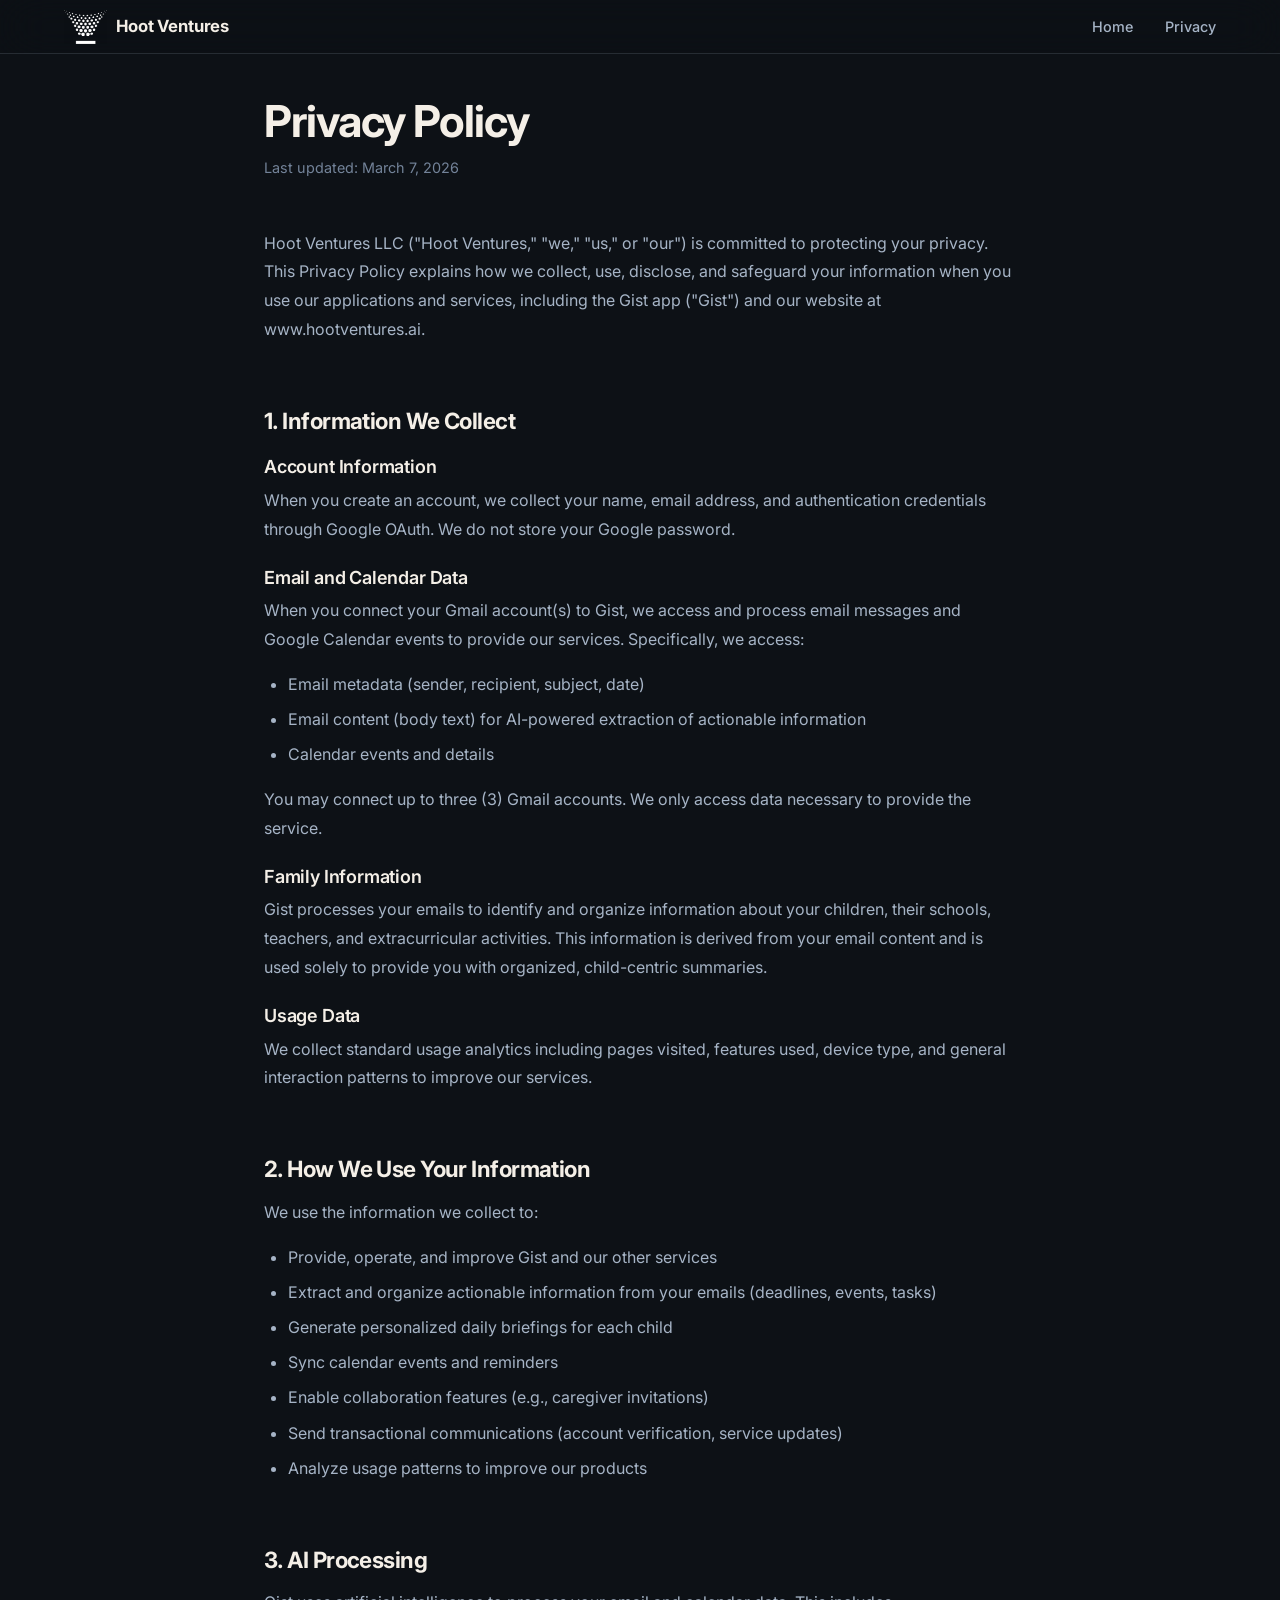
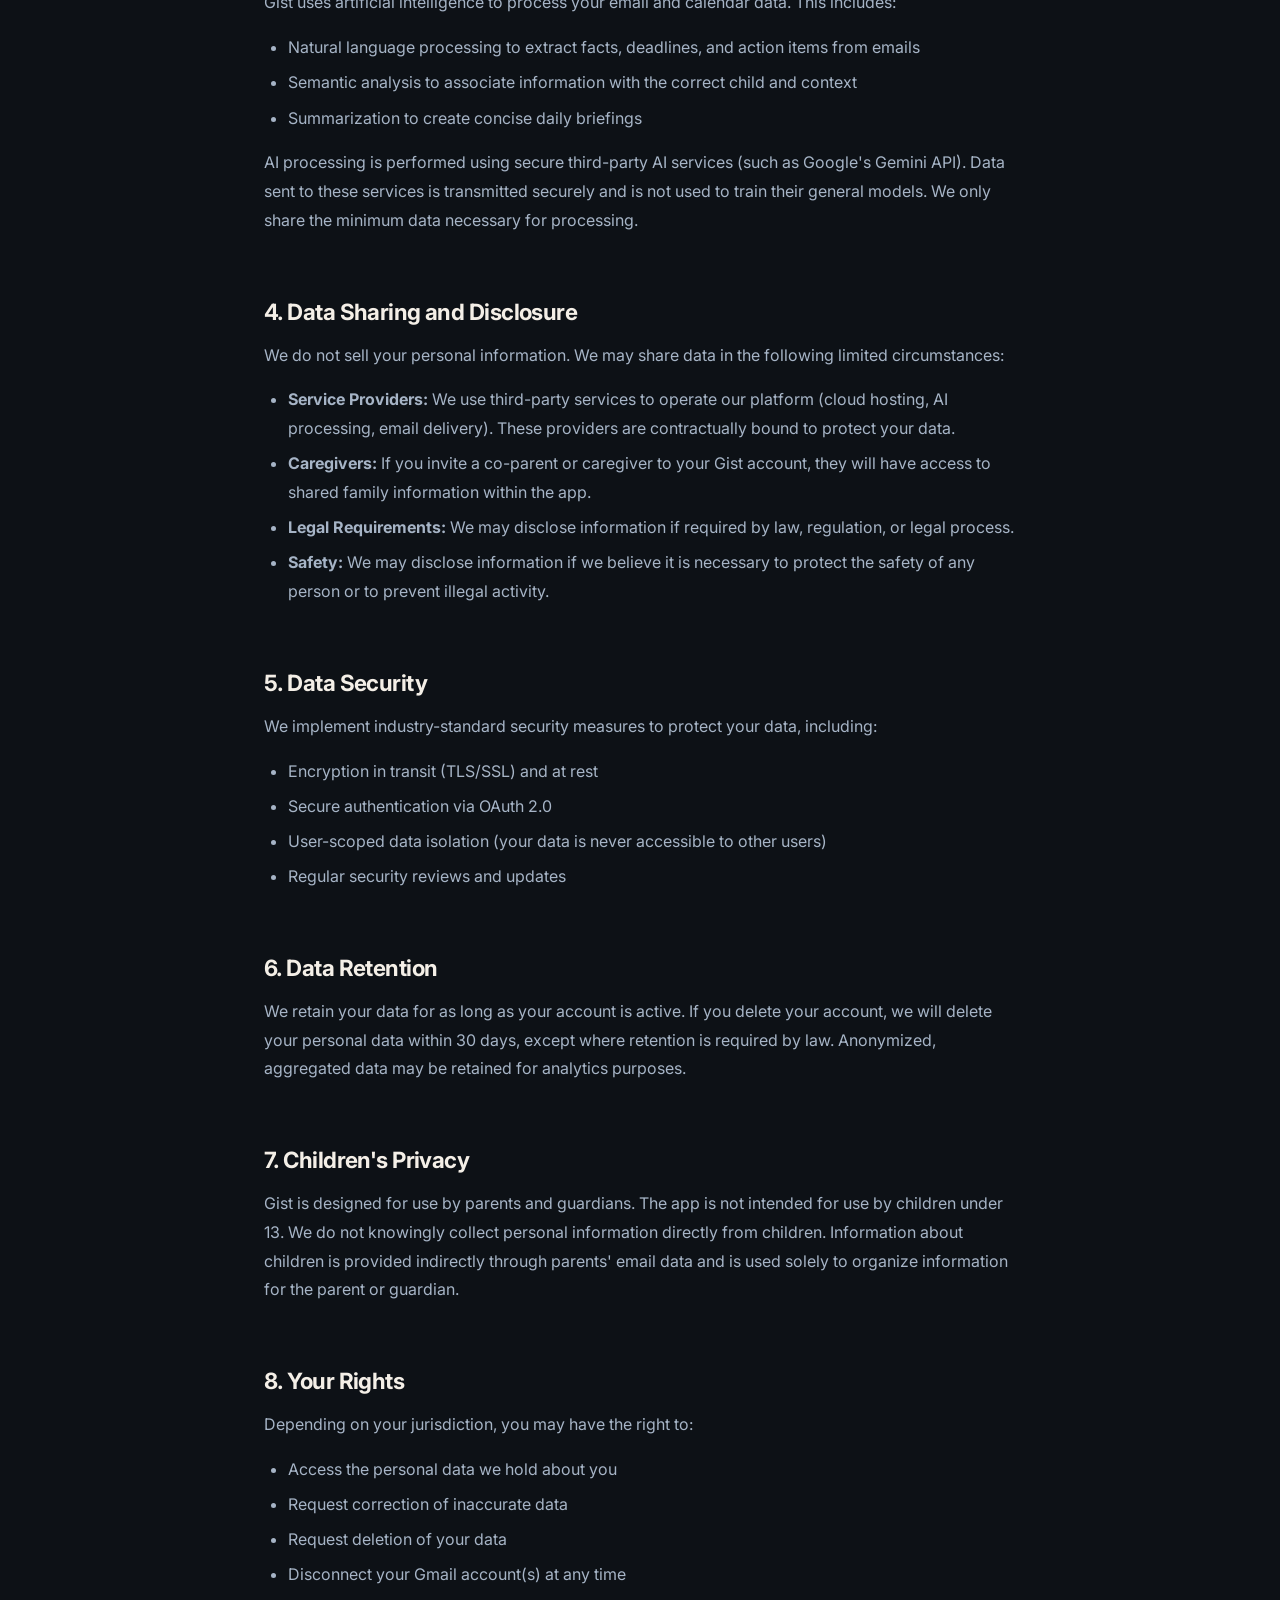
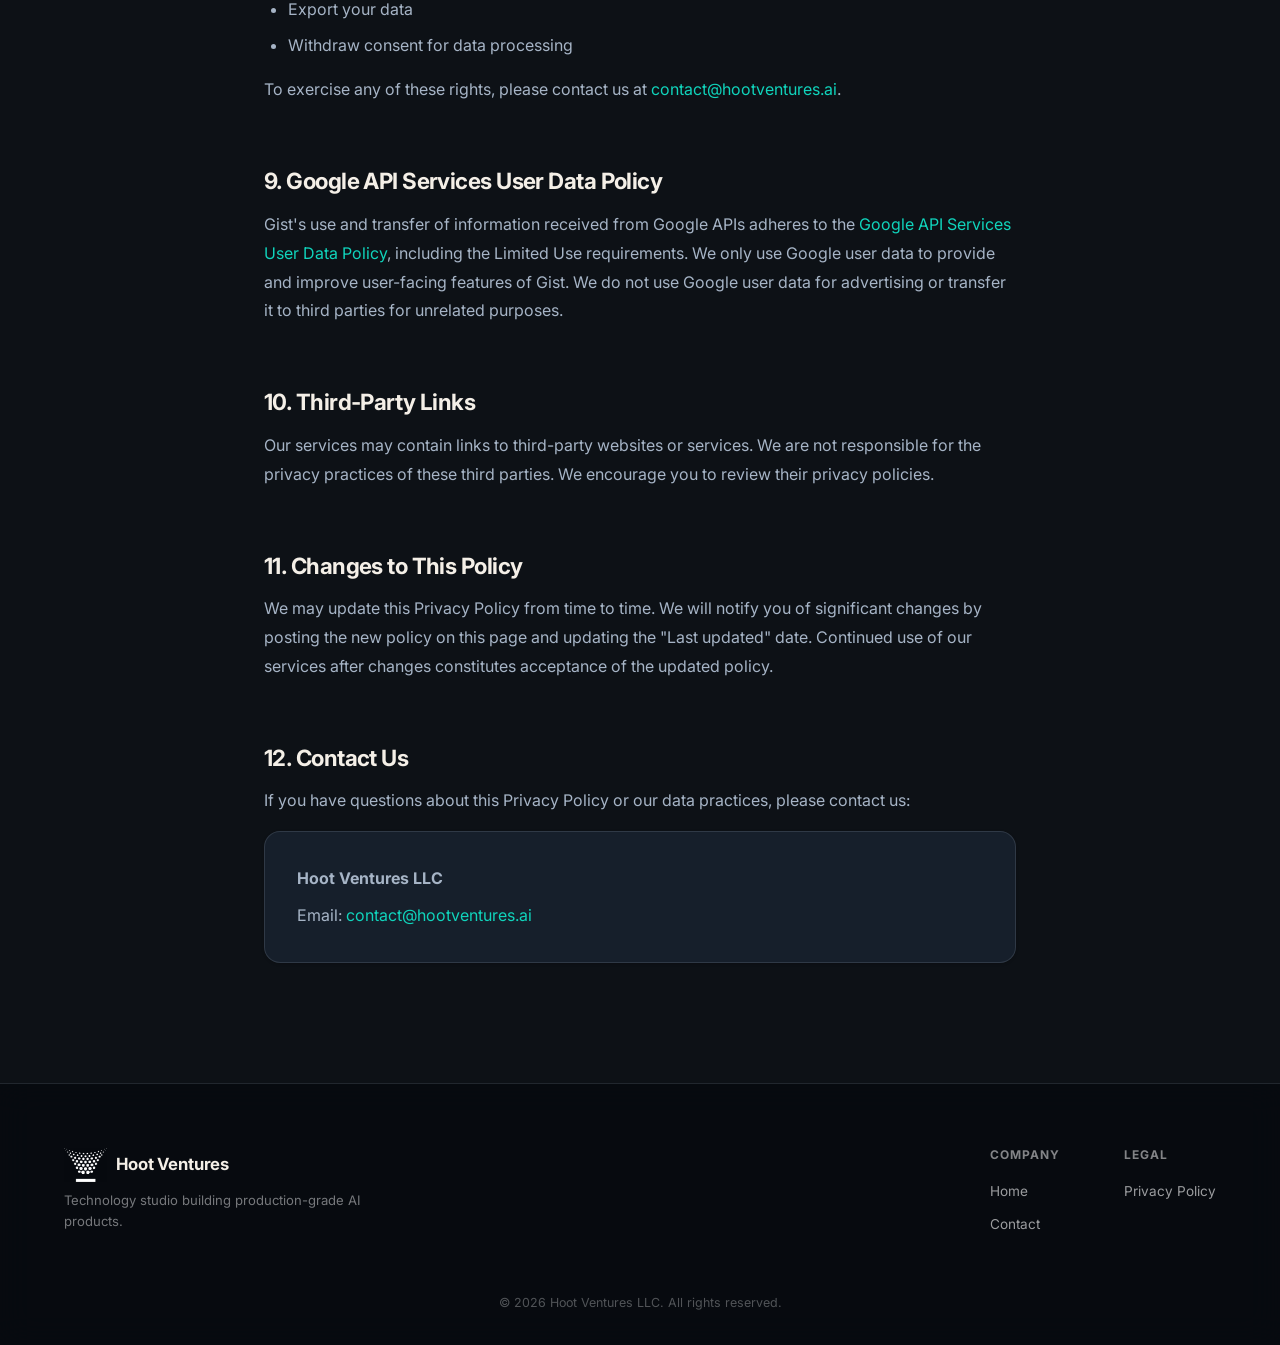
==== commit 43263f9b: "Remove Terms of Service page and all links to it Co-Authored-By: Claude Opus 4.6 <noreply@anthropic." ====
--- a/privacy.html
+++ b/privacy.html
@@ -37,7 +37,6 @@
       <ul class="nav-links">
         <li><a href="/">Home</a></li>
         <li><a href="privacy.html">Privacy</a></li>
-        <li><a href="terms.html">Terms</a></li>
       </ul>
       <button class="nav-hamburger" id="hamburger" aria-label="Toggle menu">
         <span></span><span></span><span></span>
@@ -48,7 +47,6 @@
   <div class="mobile-menu" id="mobileMenu">
     <a href="/" onclick="closeMobileMenu()">Home</a>
     <a href="privacy.html" onclick="closeMobileMenu()">Privacy</a>
-    <a href="terms.html" onclick="closeMobileMenu()">Terms</a>
   </div>
 
   <!-- Content -->
@@ -179,7 +177,7 @@
             <h4>Legal</h4>
             <ul>
               <li><a href="privacy.html">Privacy Policy</a></li>
-              <li><a href="terms.html">Terms of Service</a></li>
+
 
             </ul>
           </div>
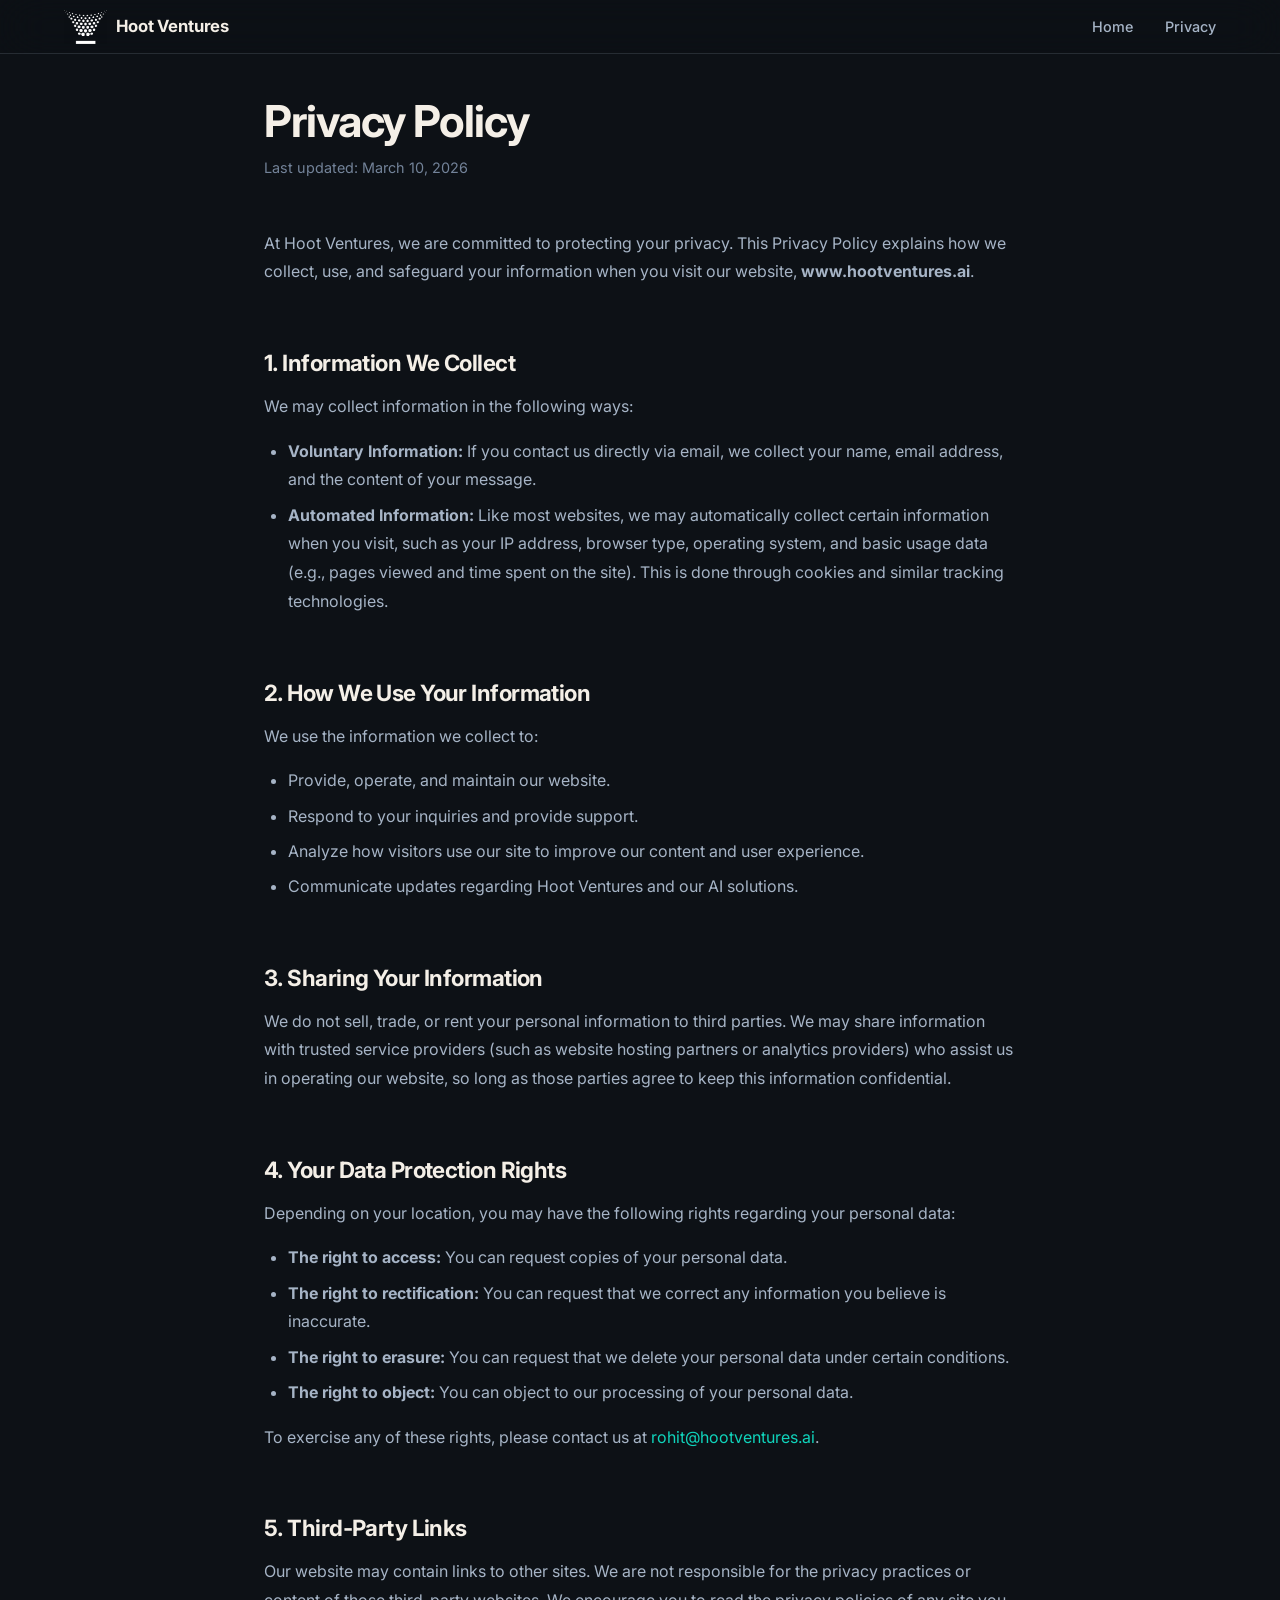
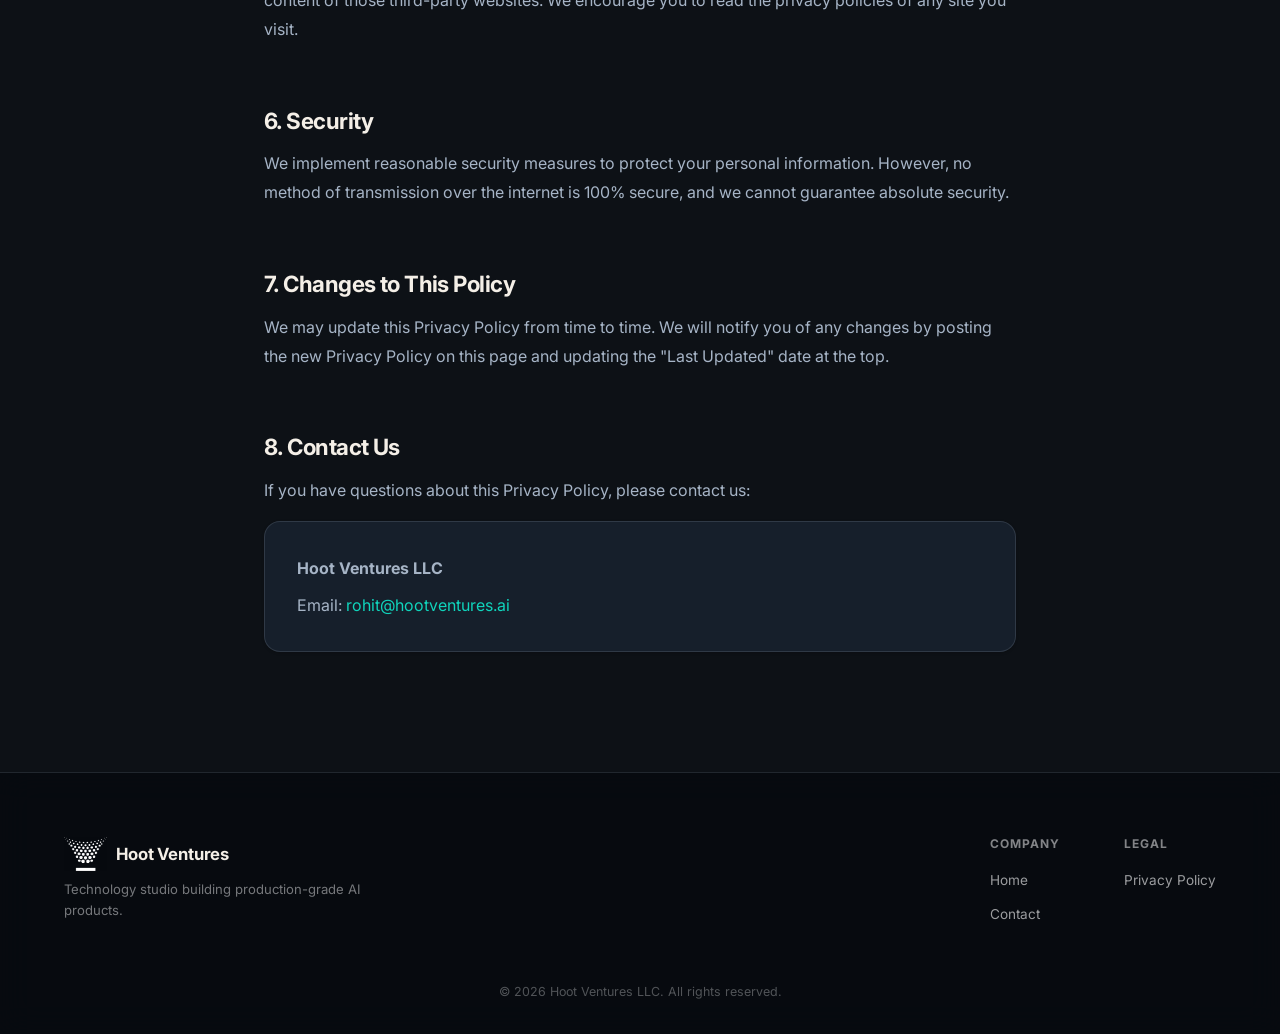
==== commit 8e373a99: "Rewrite privacy policy for Hoot Ventures website only Remove all Gist-specific content (Gmail OAuth," ====
--- a/privacy.html
+++ b/privacy.html
@@ -13,7 +13,7 @@
   <meta name="viewport" content="width=device-width, initial-scale=1.0">
   <meta name="theme-color" content="#091226">
   <title>Privacy Policy | Hoot Ventures</title>
-  <meta name="description" content="Privacy Policy for Hoot Ventures and its products including Gist.">
+  <meta name="description" content="Privacy Policy for Hoot Ventures. Learn how we collect, use, and safeguard your information.">
   <link rel="canonical" href="https://www.hootventures.ai/privacy.html">
 
   <link rel="preconnect" href="https://fonts.googleapis.com">
@@ -53,101 +53,53 @@
   <div class="content-page">
     <div class="container" style="max-width: 800px;">
       <h1>Privacy Policy</h1>
-      <p class="page-updated">Last updated: March 7, 2026</p>
+      <p class="page-updated">Last updated: March 10, 2026</p>
 
-      <p>Hoot Ventures LLC ("Hoot Ventures," "we," "us," or "our") is committed to protecting your privacy. This Privacy Policy explains how we collect, use, disclose, and safeguard your information when you use our applications and services, including the Gist app ("Gist") and our website at www.hootventures.ai.</p>
+      <p>At Hoot Ventures, we are committed to protecting your privacy. This Privacy Policy explains how we collect, use, and safeguard your information when you visit our website, <strong>www.hootventures.ai</strong>.</p>
 
       <h2>1. Information We Collect</h2>
-
-      <h3>Account Information</h3>
-      <p>When you create an account, we collect your name, email address, and authentication credentials through Google OAuth. We do not store your Google password.</p>
-
-      <h3>Email and Calendar Data</h3>
-      <p>When you connect your Gmail account(s) to Gist, we access and process email messages and Google Calendar events to provide our services. Specifically, we access:</p>
+      <p>We may collect information in the following ways:</p>
       <ul>
-        <li>Email metadata (sender, recipient, subject, date)</li>
-        <li>Email content (body text) for AI-powered extraction of actionable information</li>
-        <li>Calendar events and details</li>
+        <li><strong>Voluntary Information:</strong> If you contact us directly via email, we collect your name, email address, and the content of your message.</li>
+        <li><strong>Automated Information:</strong> Like most websites, we may automatically collect certain information when you visit, such as your IP address, browser type, operating system, and basic usage data (e.g., pages viewed and time spent on the site). This is done through cookies and similar tracking technologies.</li>
       </ul>
-      <p>You may connect up to three (3) Gmail accounts. We only access data necessary to provide the service.</p>
-
-      <h3>Family Information</h3>
-      <p>Gist processes your emails to identify and organize information about your children, their schools, teachers, and extracurricular activities. This information is derived from your email content and is used solely to provide you with organized, child-centric summaries.</p>
-
-      <h3>Usage Data</h3>
-      <p>We collect standard usage analytics including pages visited, features used, device type, and general interaction patterns to improve our services.</p>
 
       <h2>2. How We Use Your Information</h2>
       <p>We use the information we collect to:</p>
       <ul>
-        <li>Provide, operate, and improve Gist and our other services</li>
-        <li>Extract and organize actionable information from your emails (deadlines, events, tasks)</li>
-        <li>Generate personalized daily briefings for each child</li>
-        <li>Sync calendar events and reminders</li>
-        <li>Enable collaboration features (e.g., caregiver invitations)</li>
-        <li>Send transactional communications (account verification, service updates)</li>
-        <li>Analyze usage patterns to improve our products</li>
+        <li>Provide, operate, and maintain our website.</li>
+        <li>Respond to your inquiries and provide support.</li>
+        <li>Analyze how visitors use our site to improve our content and user experience.</li>
+        <li>Communicate updates regarding Hoot Ventures and our AI solutions.</li>
       </ul>
 
-      <h2>3. AI Processing</h2>
-      <p>Gist uses artificial intelligence to process your email and calendar data. This includes:</p>
+      <h2>3. Sharing Your Information</h2>
+      <p>We do not sell, trade, or rent your personal information to third parties. We may share information with trusted service providers (such as website hosting partners or analytics providers) who assist us in operating our website, so long as those parties agree to keep this information confidential.</p>
+
+      <h2>4. Your Data Protection Rights</h2>
+      <p>Depending on your location, you may have the following rights regarding your personal data:</p>
       <ul>
-        <li>Natural language processing to extract facts, deadlines, and action items from emails</li>
-        <li>Semantic analysis to associate information with the correct child and context</li>
-        <li>Summarization to create concise daily briefings</li>
+        <li><strong>The right to access:</strong> You can request copies of your personal data.</li>
+        <li><strong>The right to rectification:</strong> You can request that we correct any information you believe is inaccurate.</li>
+        <li><strong>The right to erasure:</strong> You can request that we delete your personal data under certain conditions.</li>
+        <li><strong>The right to object:</strong> You can object to our processing of your personal data.</li>
       </ul>
-      <p>AI processing is performed using secure third-party AI services (such as Google's Gemini API). Data sent to these services is transmitted securely and is not used to train their general models. We only share the minimum data necessary for processing.</p>
+      <p>To exercise any of these rights, please contact us at <a href="mailto:rohit@hootventures.ai">rohit@hootventures.ai</a>.</p>
 
-      <h2>4. Data Sharing and Disclosure</h2>
-      <p>We do not sell your personal information. We may share data in the following limited circumstances:</p>
-      <ul>
-        <li><strong>Service Providers:</strong> We use third-party services to operate our platform (cloud hosting, AI processing, email delivery). These providers are contractually bound to protect your data.</li>
-        <li><strong>Caregivers:</strong> If you invite a co-parent or caregiver to your Gist account, they will have access to shared family information within the app.</li>
-        <li><strong>Legal Requirements:</strong> We may disclose information if required by law, regulation, or legal process.</li>
-        <li><strong>Safety:</strong> We may disclose information if we believe it is necessary to protect the safety of any person or to prevent illegal activity.</li>
-      </ul>
+      <h2>5. Third-Party Links</h2>
+      <p>Our website may contain links to other sites. We are not responsible for the privacy practices or content of those third-party websites. We encourage you to read the privacy policies of any site you visit.</p>
 
-      <h2>5. Data Security</h2>
-      <p>We implement industry-standard security measures to protect your data, including:</p>
-      <ul>
-        <li>Encryption in transit (TLS/SSL) and at rest</li>
-        <li>Secure authentication via OAuth 2.0</li>
-        <li>User-scoped data isolation (your data is never accessible to other users)</li>
-        <li>Regular security reviews and updates</li>
-      </ul>
+      <h2>6. Security</h2>
+      <p>We implement reasonable security measures to protect your personal information. However, no method of transmission over the internet is 100% secure, and we cannot guarantee absolute security.</p>
 
-      <h2>6. Data Retention</h2>
-      <p>We retain your data for as long as your account is active. If you delete your account, we will delete your personal data within 30 days, except where retention is required by law. Anonymized, aggregated data may be retained for analytics purposes.</p>
+      <h2>7. Changes to This Policy</h2>
+      <p>We may update this Privacy Policy from time to time. We will notify you of any changes by posting the new Privacy Policy on this page and updating the "Last Updated" date at the top.</p>
 
-      <h2>7. Children's Privacy</h2>
-      <p>Gist is designed for use by parents and guardians. The app is not intended for use by children under 13. We do not knowingly collect personal information directly from children. Information about children is provided indirectly through parents' email data and is used solely to organize information for the parent or guardian.</p>
-
-      <h2>8. Your Rights</h2>
-      <p>Depending on your jurisdiction, you may have the right to:</p>
-      <ul>
-        <li>Access the personal data we hold about you</li>
-        <li>Request correction of inaccurate data</li>
-        <li>Request deletion of your data</li>
-        <li>Disconnect your Gmail account(s) at any time</li>
-        <li>Export your data</li>
-        <li>Withdraw consent for data processing</li>
-      </ul>
-      <p>To exercise any of these rights, please contact us at <a href="mailto:contact@hootventures.ai">contact@hootventures.ai</a>.</p>
-
-      <h2>9. Google API Services User Data Policy</h2>
-      <p>Gist's use and transfer of information received from Google APIs adheres to the <a href="https://developers.google.com/terms/api-services-user-data-policy" target="_blank" rel="noopener noreferrer">Google API Services User Data Policy</a>, including the Limited Use requirements. We only use Google user data to provide and improve user-facing features of Gist. We do not use Google user data for advertising or transfer it to third parties for unrelated purposes.</p>
-
-      <h2>10. Third-Party Links</h2>
-      <p>Our services may contain links to third-party websites or services. We are not responsible for the privacy practices of these third parties. We encourage you to review their privacy policies.</p>
-
-      <h2>11. Changes to This Policy</h2>
-      <p>We may update this Privacy Policy from time to time. We will notify you of significant changes by posting the new policy on this page and updating the "Last updated" date. Continued use of our services after changes constitutes acceptance of the updated policy.</p>
-
-      <h2>12. Contact Us</h2>
-      <p>If you have questions about this Privacy Policy or our data practices, please contact us:</p>
+      <h2>8. Contact Us</h2>
+      <p>If you have questions about this Privacy Policy, please contact us:</p>
       <div class="glass-card" style="margin-top: 1rem;">
         <p style="margin-bottom: 0.5rem;"><strong>Hoot Ventures LLC</strong></p>
-        <p style="margin-bottom: 0;">Email: <a href="mailto:contact@hootventures.ai">contact@hootventures.ai</a></p>
+        <p style="margin-bottom: 0;">Email: <a href="mailto:rohit@hootventures.ai">rohit@hootventures.ai</a></p>
       </div>
     </div>
   </div>
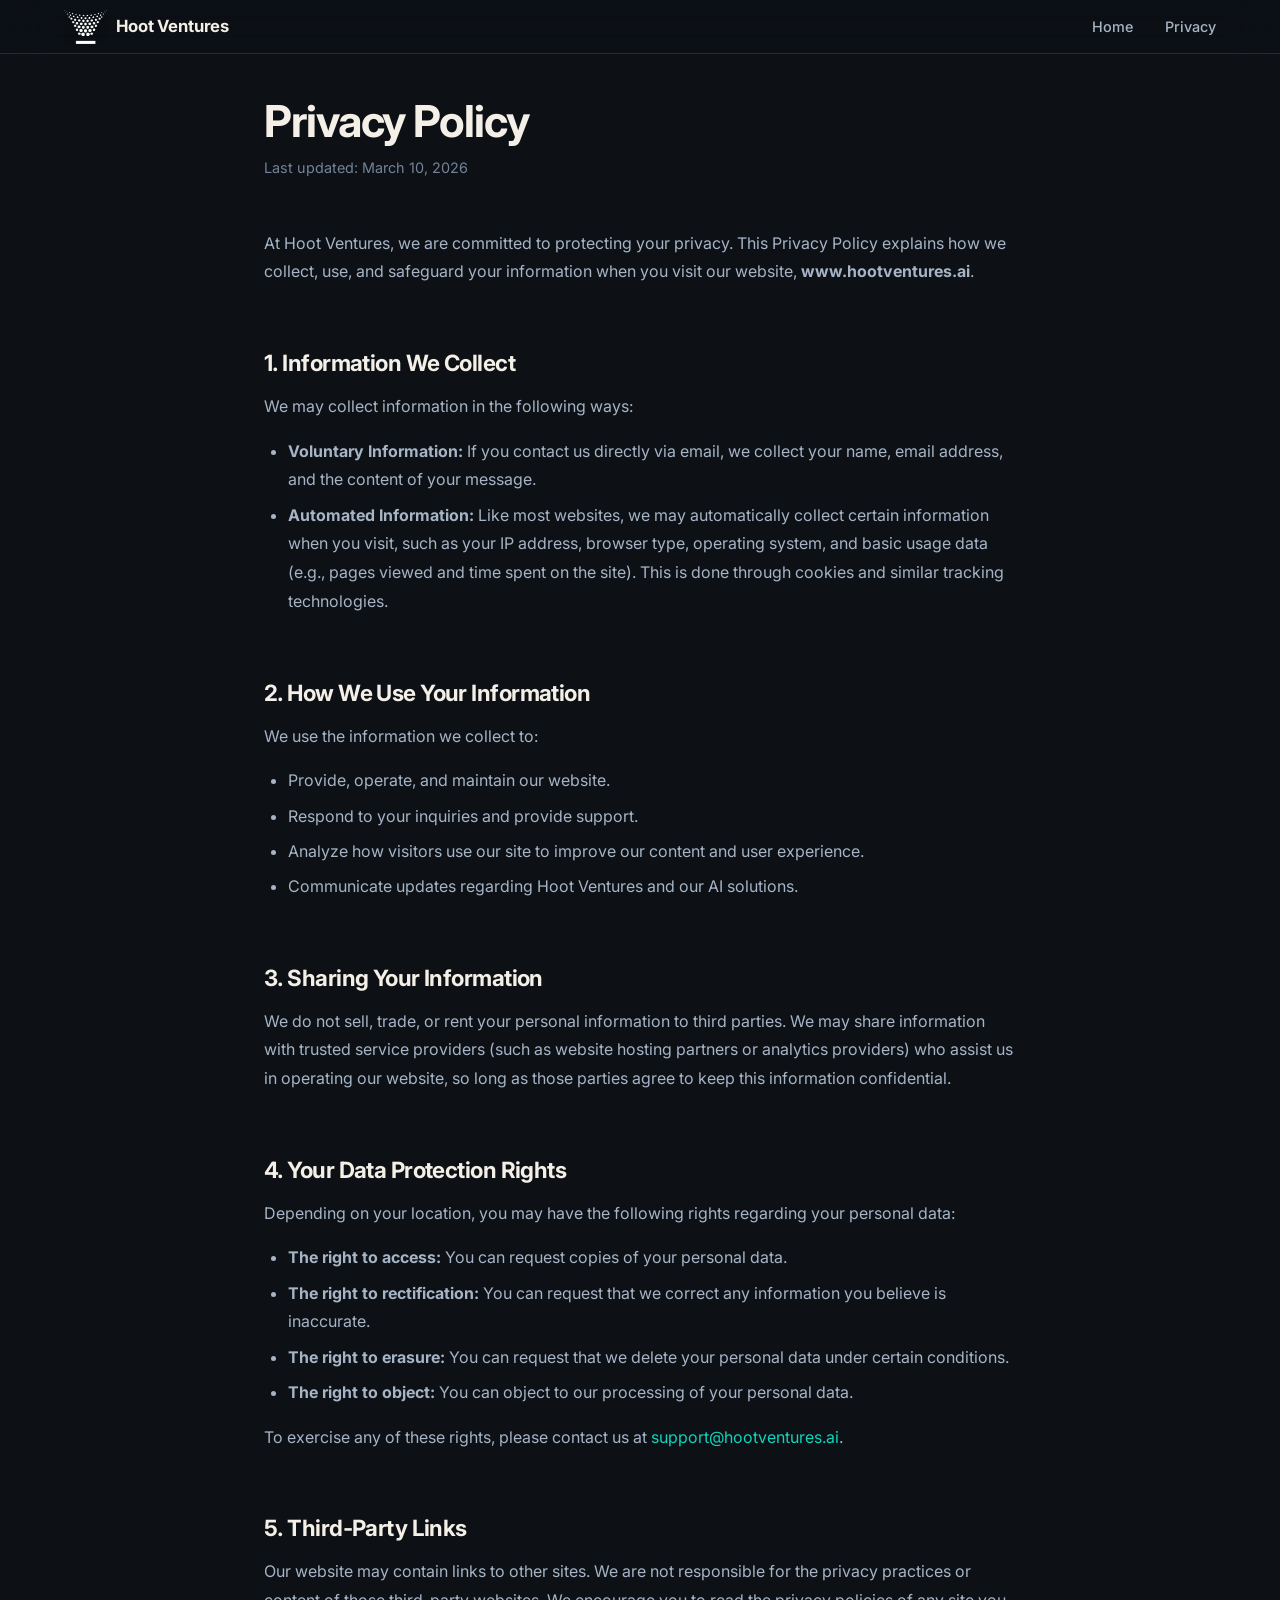
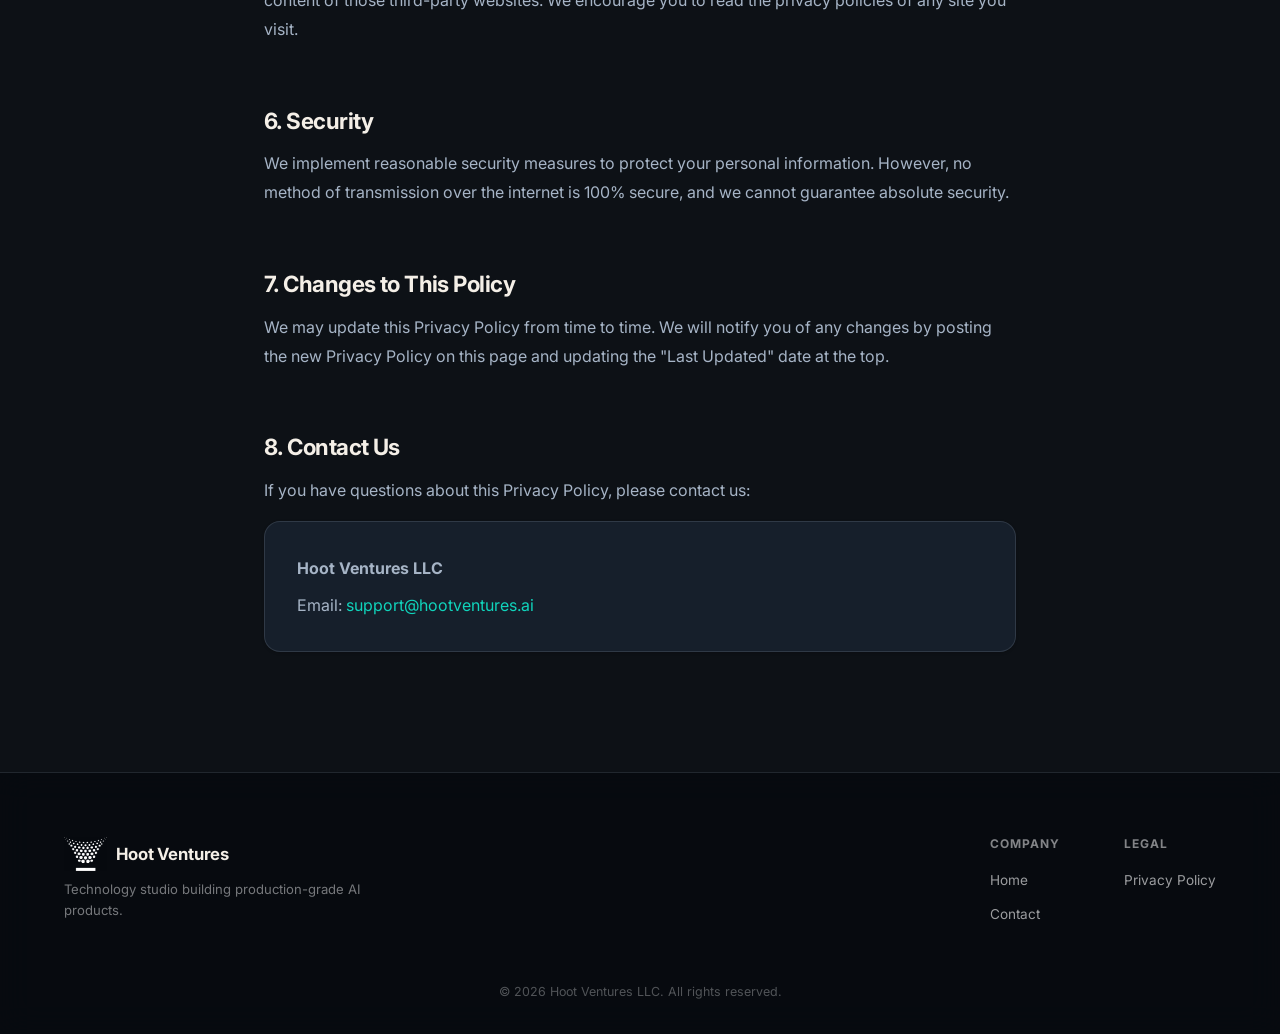
==== commit df4b41d8: "Update privacy policy contact email to support@hootventures.ai Co-Authored-By: Claude Opus 4.6 <nore" ====
--- a/privacy.html
+++ b/privacy.html
@@ -84,7 +84,7 @@
         <li><strong>The right to erasure:</strong> You can request that we delete your personal data under certain conditions.</li>
         <li><strong>The right to object:</strong> You can object to our processing of your personal data.</li>
       </ul>
-      <p>To exercise any of these rights, please contact us at <a href="mailto:rohit@hootventures.ai">rohit@hootventures.ai</a>.</p>
+      <p>To exercise any of these rights, please contact us at <a href="mailto:support@hootventures.ai">support@hootventures.ai</a>.</p>
 
       <h2>5. Third-Party Links</h2>
       <p>Our website may contain links to other sites. We are not responsible for the privacy practices or content of those third-party websites. We encourage you to read the privacy policies of any site you visit.</p>
@@ -99,7 +99,7 @@
       <p>If you have questions about this Privacy Policy, please contact us:</p>
       <div class="glass-card" style="margin-top: 1rem;">
         <p style="margin-bottom: 0.5rem;"><strong>Hoot Ventures LLC</strong></p>
-        <p style="margin-bottom: 0;">Email: <a href="mailto:rohit@hootventures.ai">rohit@hootventures.ai</a></p>
+        <p style="margin-bottom: 0;">Email: <a href="mailto:support@hootventures.ai">support@hootventures.ai</a></p>
       </div>
     </div>
   </div>
